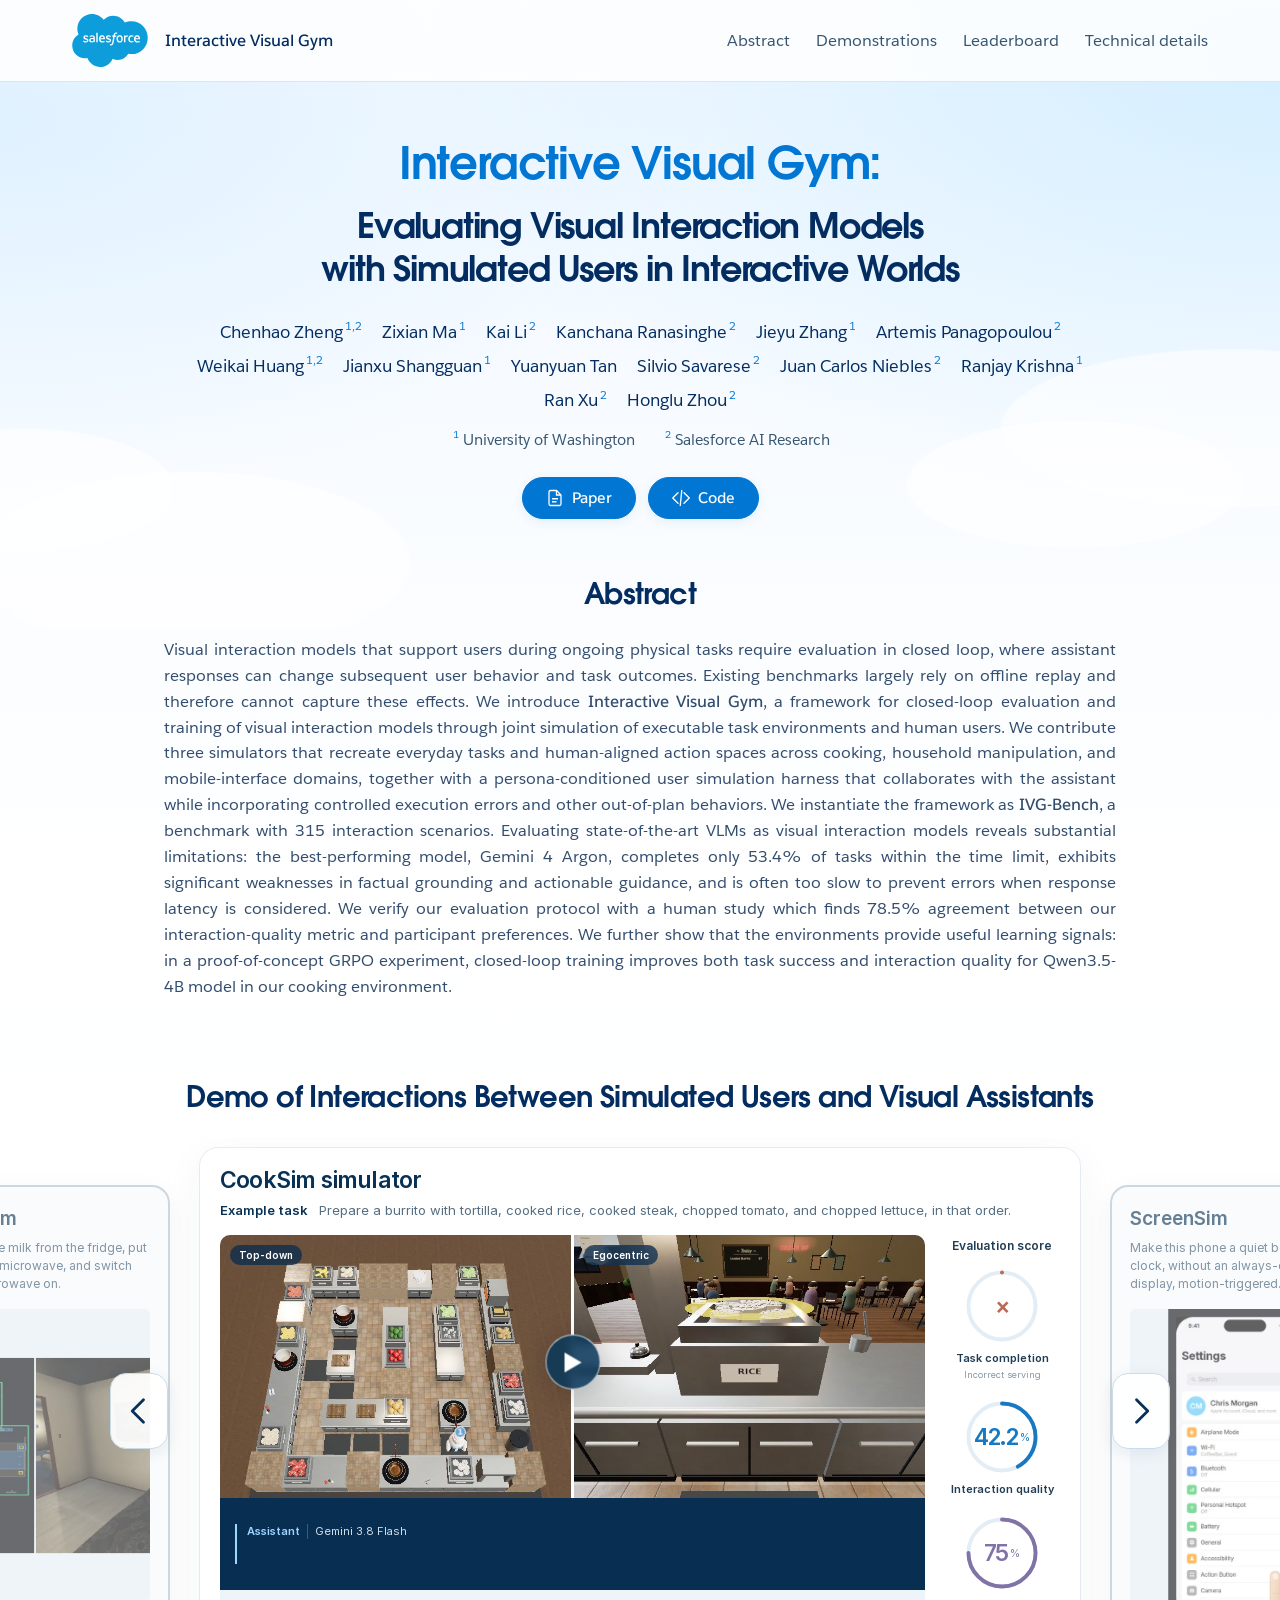
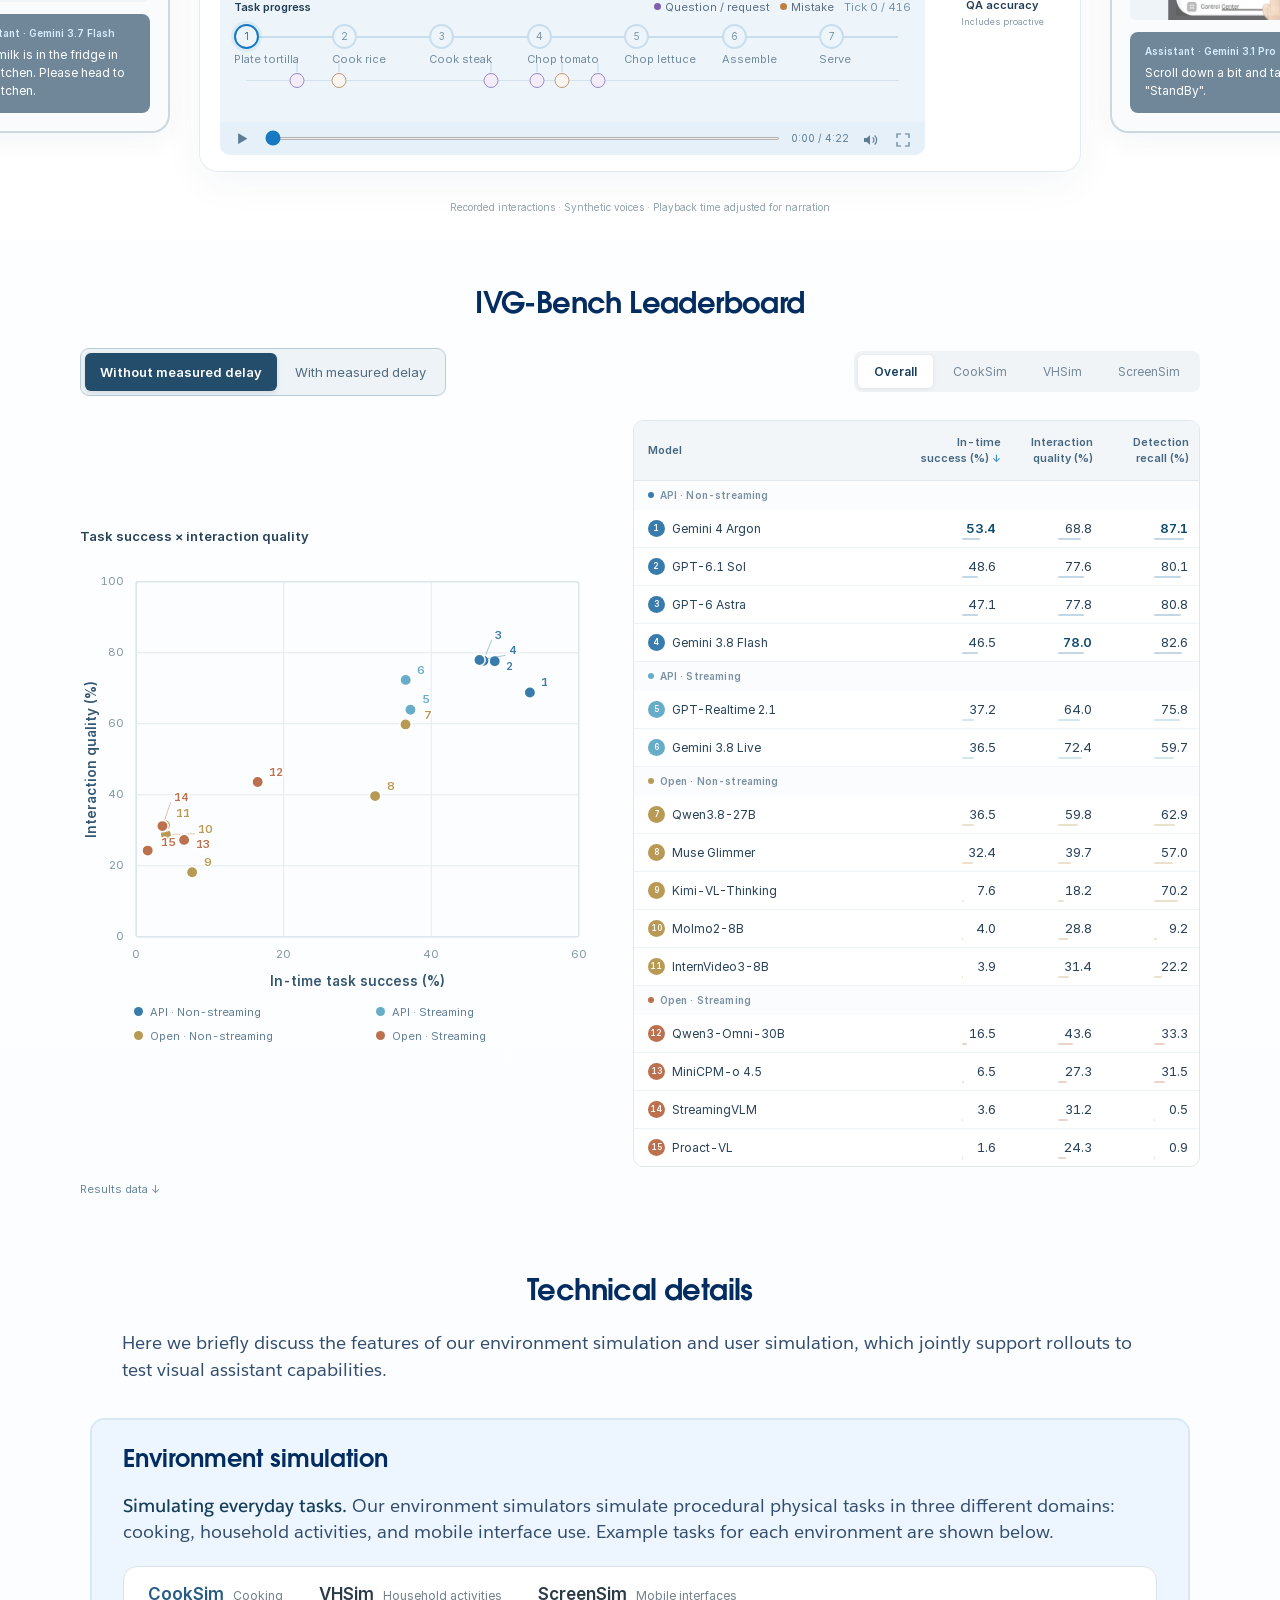
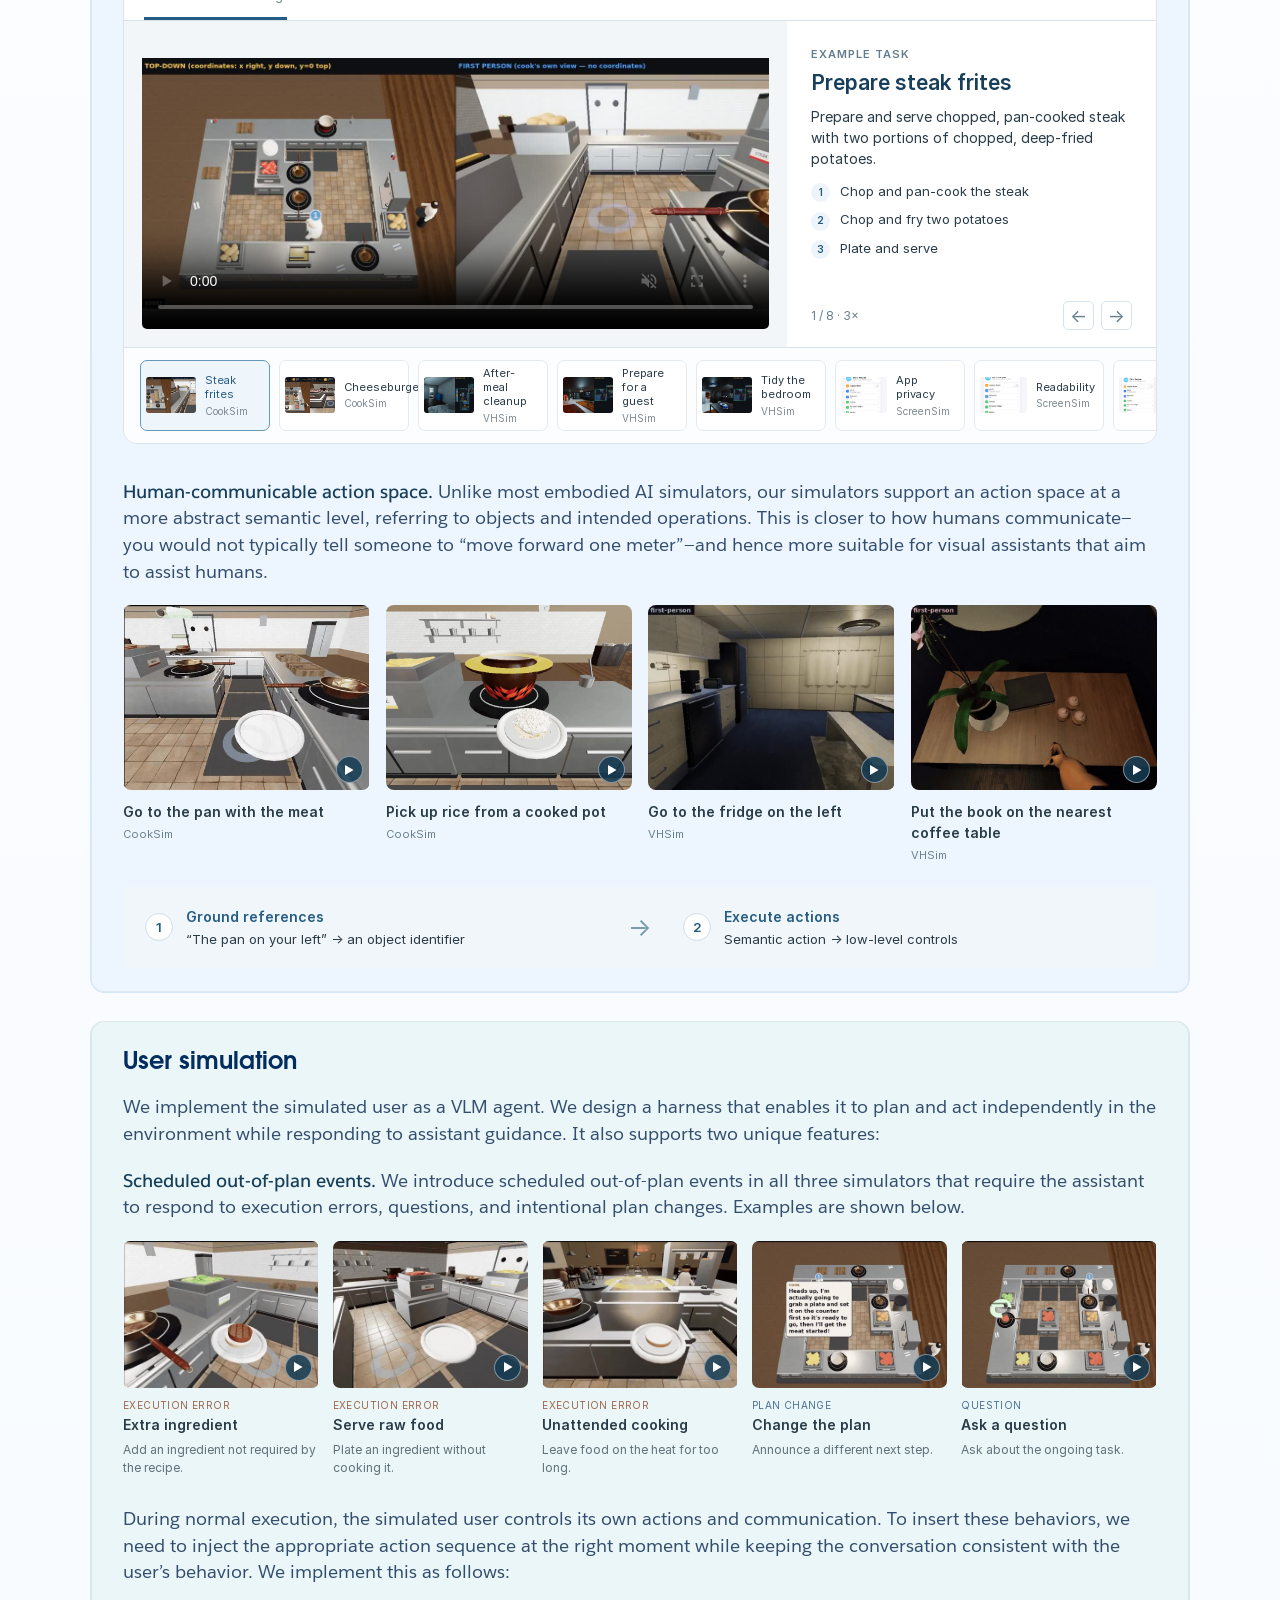
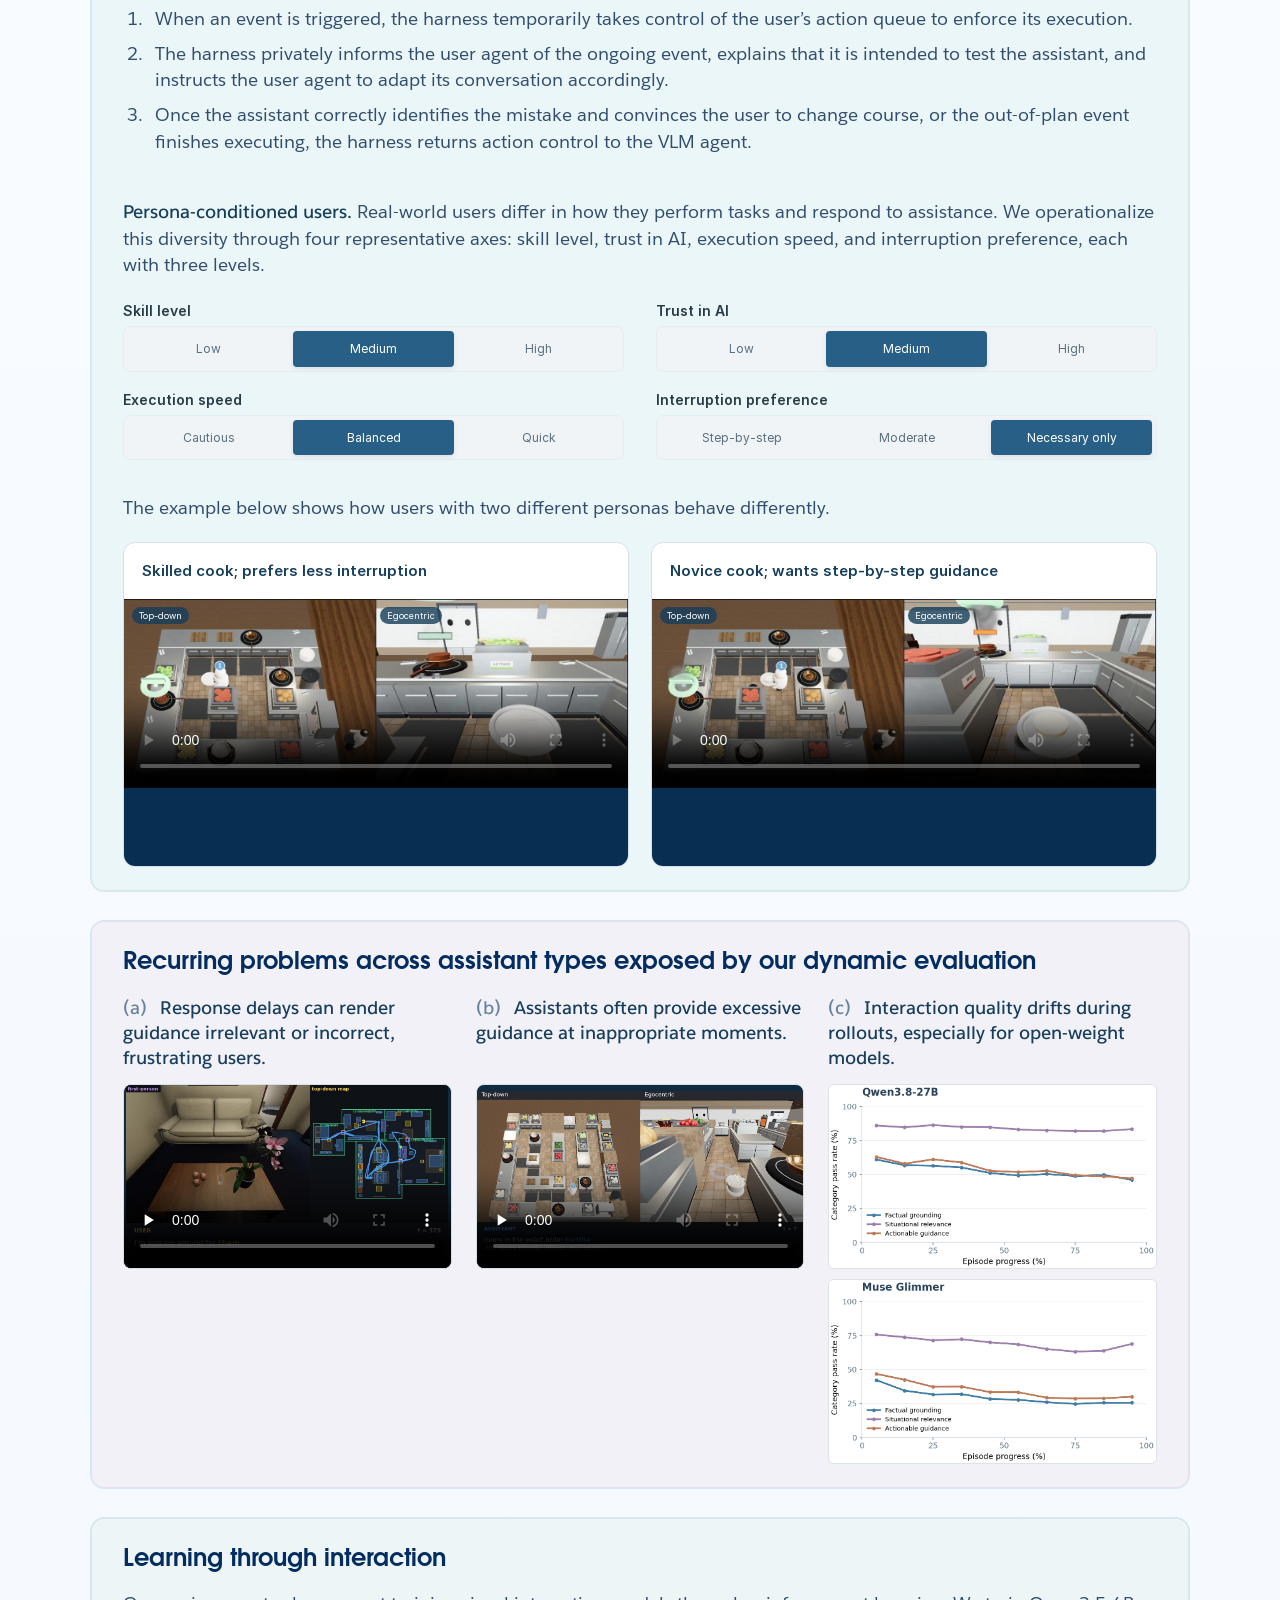
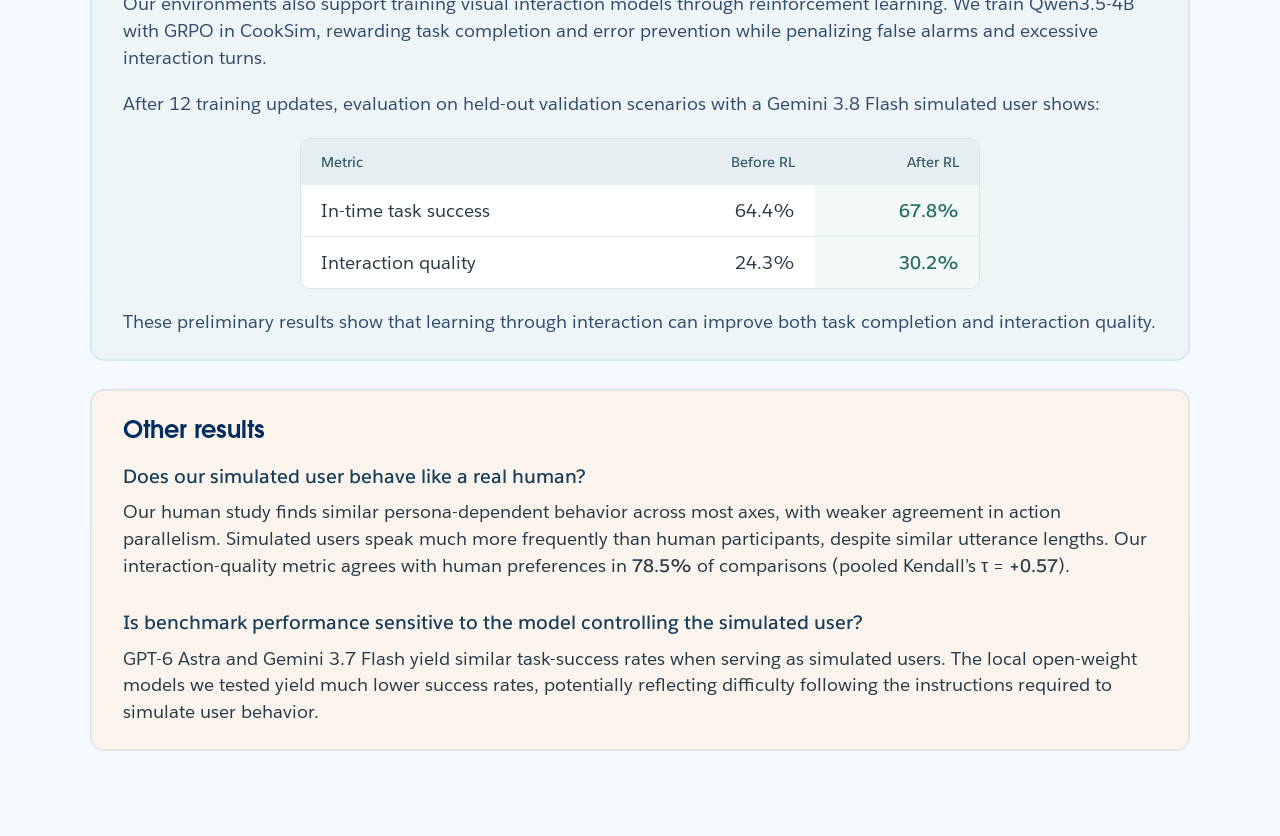
==== index.html @ d6204c54 "Publish paper and add authors and resource links" ====
<!doctype html>
<html lang="en">
<head>
  <meta charset="utf-8">
  <meta name="viewport" content="width=device-width, initial-scale=1">
  <meta name="description" content="Interactive Visual Gym: Evaluating Visual Interaction Models with Simulated Users in Interactive Worlds">
  <meta name="robots" content="index, follow">
  <link rel="canonical" href="https://interactive-visual-gym.salesforceairesearch.com/">
  <meta name="citation_pdf_url" content="https://interactive-visual-gym.salesforceairesearch.com/paper/interactive-visual-gym.pdf">
  <meta name="citation_author" content="Chenhao Zheng">
  <meta name="citation_author" content="Zixian Ma">
  <meta name="citation_author" content="Kai Li">
  <meta name="citation_author" content="Kanchana Ranasinghe">
  <meta name="citation_author" content="Jieyu Zhang">
  <meta name="citation_author" content="Artemis Panagopoulou">
  <meta name="citation_author" content="Weikai Huang">
  <meta name="citation_author" content="Jianxu Shangguan">
  <meta name="citation_author" content="Yuanyuan Tan">
  <meta name="citation_author" content="Silvio Savarese">
  <meta name="citation_author" content="Juan Carlos Niebles">
  <meta name="citation_author" content="Ranjay Krishna">
  <meta name="citation_author" content="Ran Xu">
  <meta name="citation_author" content="Honglu Zhou">
  <meta name="theme-color" content="#eaf5fe">
  <title>Interactive Visual Gym: Evaluating Visual Interaction Models with Simulated Users in Interactive Worlds</title>
  <link rel="icon" href="favicon.svg" type="image/svg+xml">
  <link rel="stylesheet" href="style.css">
  <link rel="stylesheet" href="leaderboard/leaderboard.css">
  <link rel="stylesheet" href="technical/technical.css">
  <link rel="stylesheet" href="salesforce.css">
</head>
<body>
  <a class="skip-link" href="#abstract">Skip to abstract</a>
  <header class="site-header">
    <nav aria-label="Page navigation">
      <a class="wordmark" href="#top"><img class="salesforce-logo" src="assets/salesforce-logo.svg" width="76" height="54" alt="Salesforce"><span>Interactive Visual Gym</span></a>
      <div class="nav-links">
        <a href="#abstract">Abstract</a>
        <a href="#evaluation">Demonstrations</a>
        <a href="#leaderboard-section">Leaderboard</a>
        <a href="#technical-details">Technical details</a>
      </div>
    </nav>
  </header>

  <main id="top">
    <section class="publication-header" aria-labelledby="paper-title">
      <h1 id="paper-title"><span class="title-name">Interactive Visual Gym:</span> <span class="title-description">Evaluating Visual Interaction Models with Simulated Users in Interactive Worlds</span></h1>
      <div class="publication-authors" aria-label="Authors and affiliations">
        <ul class="author-list" aria-label="Authors">
          <li>Chenhao Zheng<sup>1,2</sup></li>
          <li>Zixian Ma<sup>1</sup></li>
          <li>Kai Li<sup>2</sup></li>
          <li>Kanchana Ranasinghe<sup>2</sup></li>
          <li>Jieyu Zhang<sup>1</sup></li>
          <li>Artemis Panagopoulou<sup>2</sup></li>
          <li>Weikai Huang<sup>1,2</sup></li>
          <li>Jianxu Shangguan<sup>1</sup></li>
          <li>Yuanyuan Tan</li>
          <li>Silvio Savarese<sup>2</sup></li>
          <li>Juan Carlos Niebles<sup>2</sup></li>
          <li>Ranjay Krishna<sup>1</sup></li>
          <li>Ran Xu<sup>2</sup></li>
          <li>Honglu Zhou<sup>2</sup></li>
        </ul>
        <p class="affiliations"><span><sup>1</sup> University of Washington</span><span><sup>2</sup> Salesforce AI Research</span></p>
      </div>
      <div class="publication-links">
        <a class="resource-link" href="paper/interactive-visual-gym.pdf"><svg viewBox="0 0 24 24" fill="none" stroke="currentColor" stroke-width="1.7" aria-hidden="true"><path d="M14 2H6a2 2 0 0 0-2 2v16a2 2 0 0 0 2 2h12a2 2 0 0 0 2-2V8z"/><path d="M14 2v6h6M8 13h8M8 17h6"/></svg>Paper</a>
        <a class="resource-link" href="https://github.com/SalesforceAIResearch/Interactive-Visual-Gym"><svg viewBox="0 0 24 24" fill="none" stroke="currentColor" stroke-width="1.8" stroke-linecap="round" stroke-linejoin="round" aria-hidden="true"><path d="m8 5-7 7 7 7m8-14 7 7-7 7m-3-17-2 20"/></svg>Code</a>
      </div>
    </section>

    <section id="abstract" class="abstract-section" aria-labelledby="abstract-title">
      <h2 id="abstract-title">Abstract</h2>
      <p class="abstract-copy">Visual interaction models that support users during ongoing physical tasks require evaluation in closed loop, where assistant responses can change subsequent user behavior and task outcomes. Existing benchmarks largely rely on offline replay and therefore cannot capture these effects. We introduce <strong>Interactive Visual Gym</strong>, a framework for closed-loop evaluation and training of visual interaction models through joint simulation of executable task environments and human users. We contribute three simulators that recreate everyday tasks and human-aligned action spaces across cooking, household manipulation, and mobile-interface domains, together with a persona-conditioned user simulation harness that collaborates with the assistant while incorporating controlled execution errors and other out-of-plan behaviors. We instantiate the framework as <strong>IVG-Bench</strong>, a benchmark with 315 interaction scenarios. Evaluating state-of-the-art VLMs as visual interaction models reveals substantial limitations: the best-performing model, Gemini 4 Argon, completes only 53.4% of tasks within the time limit, exhibits significant weaknesses in factual grounding and actionable guidance, and is often too slow to prevent errors when response latency is considered. We verify our evaluation protocol with a human study which finds 78.5% agreement between our interaction-quality metric and participant preferences. We further show that the environments provide useful learning signals: in a proof-of-concept GRPO experiment, closed-loop training improves both task success and interaction quality for Qwen3.5-4B model in our cooking environment.</p>
    </section>
    <section id="evaluation" class="demo-section" aria-labelledby="evaluation-title">
      <h2 id="evaluation-title">Demo of Interactions Between Simulated Users and Visual Assistants</h2>
      <iframe id="episode-demo" src="demo-slides/?embed=1" title="Three recorded visual-assistant episodes" allow="fullscreen" loading="lazy"></iframe>
    </section>
    <section id="leaderboard-section" class="leaderboard-section" aria-labelledby="leaderboard-title">
      <h2 id="leaderboard-title">IVG-Bench Leaderboard</h2>
      <div id="leaderboard"></div>
    </section>
    <section id="technical-details" class="technical-details" aria-labelledby="technical-title">
      <header class="technical-introduction">
        <h2 id="technical-title">Technical details</h2>
        <p>Here we briefly discuss the features of our environment simulation and user simulation, which jointly support rollouts to test visual assistant capabilities.</p>
      </header>
    <section id="environment-simulation" class="technical-section" aria-labelledby="environment-title">
      <h3 id="environment-title" class="technical-subtitle">Environment simulation</h3>
      <p class="technical-prose"><strong>Simulating everyday tasks.</strong> Our environment simulators simulate procedural physical tasks in three different domains: cooking, household activities, and mobile interface use. Example tasks for each environment are shown below.</p>
      <div class="task-gallery" aria-label="Example task completion videos">
        <div class="gallery-toolbar">
          <div class="engine-tabs" role="group" aria-label="Choose an environment">
            <button type="button" data-engine="cook" aria-pressed="true">CookSim<span>Cooking</span></button>
            <button type="button" data-engine="vh" aria-pressed="false">VHSim<span>Household activities</span></button>
            <button type="button" data-engine="screen" aria-pressed="false">ScreenSim<span>Mobile interfaces</span></button>
          </div>
        </div>
        <div class="task-stage">
          <div class="task-film"><video id="task-video" controls muted playsinline preload="none" aria-label="Task completion video"></video><div class="phone-focus"><span>Gesture detail</span><canvas id="phone-focus" width="492" height="470" aria-label="Synchronized close-up of the active phone gesture"></canvas></div></div>
          <div class="task-information" aria-live="polite">
            <span class="eyebrow">Example task</span>
            <h3 id="task-name"></h3>
            <p id="task-description"></p>
            <ol id="task-goals"></ol>
            <div class="task-navigation"><span id="task-counter"></span><div><button type="button" id="task-prev" aria-label="Previous task">←</button><button type="button" id="task-next" aria-label="Next task">→</button></div></div>
          </div>
        </div>
        <div class="task-thumbnails" id="task-thumbnails" aria-label="Select a task"></div>
      </div>

      <p class="technical-prose action-prose"><strong>Human-communicable action space.</strong> Unlike most embodied AI simulators, our simulators support an action space at a more abstract semantic level, referring to objects and intended operations. This is closer to how humans communicate—you would not typically tell someone to “move forward one meter”—and hence more suitable for visual assistants that aim to assist humans.</p>
      <div class="action-examples" id="action-examples"></div>
      <div class="grounding-flow" aria-label="Action grounding and execution">
        <div><span class="flow-number">1</span><p><strong>Ground references</strong><span>“The pan on your left” → an object identifier</span></p></div>
        <span class="flow-arrow" aria-hidden="true">→</span>
        <div><span class="flow-number">2</span><p><strong>Execute actions</strong><span>Semantic action → low-level controls</span></p></div>
      </div>
    </section>

    <section id="user-simulation" class="technical-section" aria-labelledby="user-simulation-title">
      <h3 id="user-simulation-title" class="technical-subtitle">User simulation</h3>
      <p class="technical-prose">We implement the simulated user as a VLM agent. We design a harness that enables it to plan and act independently in the environment while responding to assistant guidance. It also supports two unique features:</p>
      <p class="technical-prose"><strong>Scheduled out-of-plan events.</strong> We introduce scheduled out-of-plan events in all three simulators that require the assistant to respond to execution errors, questions, and intentional plan changes. Examples are shown below.</p>
      <div class="event-examples" id="event-examples"></div>
      <p class="technical-prose mechanism-prose">During normal execution, the simulated user controls its own actions and communication. To insert these behaviors, we need to inject the appropriate action sequence at the right moment while keeping the conversation consistent with the user’s behavior. We implement this as follows:</p>
      <ol class="harness-steps">
        <li>When an event is triggered, the harness temporarily takes control of the user’s action queue to enforce its execution.</li>
        <li>The harness privately informs the user agent of the ongoing event, explains that it is intended to test the assistant, and instructs the user agent to adapt its conversation accordingly.</li>
        <li>Once the assistant correctly identifies the mistake and convinces the user to change course, or the out-of-plan event finishes executing, the harness returns action control to the VLM agent.</li>
      </ol>

      <p class="technical-prose persona-heading"><strong>Persona-conditioned users.</strong> Real-world users differ in how they perform tasks and respond to assistance. We operationalize this diversity through four representative axes: skill level, trust in AI, execution speed, and interruption preference, each with three levels.</p>
      <div class="persona-explorer">
        <div class="persona-controls" id="persona-controls" aria-label="Explore persona instructions"></div>
      </div>
      <p class="technical-prose persona-example-intro">The example below shows how users with two different personas behave differently.</p>
      <div class="persona-video-pair">
        <article class="persona-video-card" data-persona-clip="skilled">
          <h4>Skilled cook; prefers less interruption</h4>
          <div class="persona-film"><video controls playsinline preload="metadata" poster="technical/media/persona-skilled.jpg" src="technical/media/persona-skilled.mp4" aria-label="Skilled cook persona example"></video><div class="persona-view-labels"><span>Top-down</span><span>Egocentric</span></div></div>
          <div class="persona-live-dialogue" aria-live="off"><b></b><p></p></div>
        </article>
        <article class="persona-video-card" data-persona-clip="novice">
          <h4>Novice cook; wants step-by-step guidance</h4>
          <div class="persona-film"><video controls playsinline preload="metadata" poster="technical/media/persona-novice.jpg" src="technical/media/persona-novice.mp4" aria-label="Novice cook persona example"></video><div class="persona-view-labels"><span>Top-down</span><span>Egocentric</span></div></div>
          <div class="persona-live-dialogue" aria-live="off"><b></b><p></p></div>
        </article>
      </div>
    </section>
    <section id="recurring-problems" class="technical-section results-story" aria-labelledby="problems-title">
      <h3 id="problems-title" class="technical-subtitle">Recurring problems across assistant types exposed by our dynamic evaluation</h3>
      <div class="failure-grid">
      <article class="failure-example">
        <h4><span>(a)</span> Response delays can render guidance irrelevant or incorrect, frustrating users.</h4>
        <video controls playsinline preload="none" poster="technical/media/failure-delay.jpg" src="technical/media/failure-delay.mp4" aria-label="Delayed guidance from Gemini 3.1 Pro in VHSim"></video>
      </article>
      <article class="failure-example">
        <h4><span>(b)</span> Assistants often provide excessive guidance at inappropriate moments.</h4>
        <video controls playsinline preload="none" poster="technical/media/failure-interrupt.jpg" src="technical/media/failure-interrupt.mp4" aria-label="Excessive guidance from GPT-Realtime 2.1 in CookSim"></video>
      </article>
      <article class="failure-example drift-example">
        <h4><span>(c)</span> Interaction quality drifts during rollouts, especially for open-weight models.</h4>
        <div class="drift-plots">
        <a href="technical/media/drift-qwen.png" target="_blank" rel="noopener"><img src="technical/media/drift-qwen.png" loading="lazy" alt="Qwen3.8-27B: factual grounding, situational relevance and actionable guidance across episode progress, averaged over three fixed-timing CookSim runs."></a>
        <a href="technical/media/drift-glimmer.png" target="_blank" rel="noopener"><img src="technical/media/drift-glimmer.png" loading="lazy" alt="Muse Glimmer: factual grounding, situational relevance and actionable guidance across episode progress, averaged over three fixed-timing CookSim runs."></a>
        </div>
      </article>
      </div>
    </section>
    <section id="reinforcement-learning" class="technical-section results-story" aria-labelledby="rl-title">
      <h3 id="rl-title" class="technical-subtitle">Learning through interaction</h3>
      <p class="technical-prose">Our environments also support training visual interaction models through reinforcement learning. We train Qwen3.5-4B with GRPO in CookSim, rewarding task completion and error prevention while penalizing false alarms and excessive interaction turns.</p>
      <p class="technical-prose">After 12 training updates, evaluation on held-out validation scenarios with a Gemini 3.8 Flash simulated user shows:</p>
      <div class="rl-results">
        <table aria-label="CookSim validation results before and after reinforcement learning">
          <thead><tr><th scope="col">Metric</th><th scope="col">Before RL</th><th scope="col">After RL</th></tr></thead>
          <tbody>
            <tr><th scope="row">In-time task success</th><td>64.4%</td><td><strong>67.8%</strong></td></tr>
            <tr><th scope="row">Interaction quality</th><td>24.3%</td><td><strong>30.2%</strong></td></tr>
          </tbody>
        </table>
      </div>
      <p class="technical-prose rl-conclusion">These preliminary results show that learning through interaction can improve both task completion and interaction quality.</p>
    </section>
    <section id="other-results" class="technical-section results-story other-results" aria-labelledby="other-results-title">
      <h3 id="other-results-title" class="technical-subtitle">Other results</h3>
      <article>
        <h4>Does our simulated user behave like a real human?</h4>
        <p>Our human study finds similar persona-dependent behavior across most axes, with weaker agreement in action parallelism. Simulated users speak much more frequently than human participants, despite similar utterance lengths. Our interaction-quality metric agrees with human preferences in <strong>78.5%</strong> of comparisons (pooled Kendall’s τ = <strong>+0.57</strong>).</p>
      </article>
      <article>
        <h4>Is benchmark performance sensitive to the model controlling the simulated user?</h4>
        <p>GPT-6 Astra and Gemini 3.7 Flash yield similar task-success rates when serving as simulated users. The local open-weight models we tested yield much lower success rates, potentially reflecting difficulty following the instructions required to simulate user behavior.</p>
      </article>
    </section>
    </section>
  </main>

  <script type="module" src="leaderboard/leaderboard.js"></script>
  <script type="module" src="technical/technical.js"></script>
  <script>addEventListener('message',e=>{if(e.origin===location.origin&&e.source===document.getElementById('episode-demo').contentWindow&&e.data?.type==='ivg-demo-height'){document.getElementById('episode-demo').style.height=Math.min(1400,Math.max(500,e.data.height))+'px'}})</script>
</body>
</html>
---- style.css ----
:root {
  color-scheme: light;
  --font-serif: "TeX Gyre Pagella", "Palatino Linotype", Palatino, "Book Antiqua", Georgia, serif;
  --ink: #363636;
  --body: #4a4a4a;
  --link: #2879af;
  --line: #e9e9e9;
}

* { box-sizing: border-box; }
html { scroll-behavior: smooth; scroll-padding-top: 28px; background: #fff; }
body { margin: 0; background: #fff; color: var(--body); font-family: var(--font-serif); -webkit-font-smoothing: antialiased; }
a { color: var(--link); text-decoration: none; }
a:hover { text-decoration: underline; }
a:focus-visible { outline: 2px solid var(--link); outline-offset: 6px; }
.skip-link { position: absolute; top: -100px; left: 20px; background: white; padding: 10px; z-index: 10; }
.skip-link:focus { top: 10px; }
.site-header { border-bottom: 1px solid var(--line); }
nav { max-width: 1120px; min-height: 64px; margin: auto; padding: 14px 32px; display: flex; align-items: center; justify-content: space-between; gap: 24px; }
.wordmark { color: var(--ink); font-size: 17px; font-weight: 600; }
.nav-links { display: flex; align-items: center; gap: 26px; font-size: 16px; }
.nav-links a { color: #5c5c5c; }
.nav-links span { margin-left: 3px; font-size: 14px; }
.publication-header { max-width: 1120px; margin: 0 auto; padding: 54px 36px 38px; text-align: center; }
h1 { max-width: 980px; margin: 0 auto; color: var(--ink); font-size: clamp(32px, 4vw, 48px); font-weight: 600; line-height: 1.13; letter-spacing: -.026em; text-wrap: balance; }
.title-name { display: block; margin-bottom: 8px; }
.title-description { display: block; font-size: 40px; line-height: 1.16; }
.publication-links { display: flex; align-items: center; justify-content: center; gap: 12px; margin-top: 28px; }
.resource-link { display: inline-flex; align-items: center; gap: 8px; border: 1px solid #363636; border-radius: 24px; background: #363636; color: #fff; padding: 9px 20px; font-size: 17px; line-height: 1.2; transition: background .15s; }
.resource-link:hover { background: #505050; text-decoration: none; }
.resource-link svg { width: 18px; height: 18px; }
.abstract-section { max-width: 1024px; padding: 18px 36px 58px; margin: 0 auto; }
h2 { margin: 0 0 24px; color: var(--ink); text-align: center; font-size: 32px; line-height: 1.2; font-weight: 600; letter-spacing: -.01em; }
.abstract-copy { margin: 0; font-size: 17px; line-height: 1.58; text-align: justify; text-wrap: pretty; }
strong { font-weight: 700; }
footer { max-width: 952px; border-top: 1px solid var(--line); margin: 0 auto; padding: 19px 0 32px; text-align: center; font-size: 13px; color: #858585; }
footer p { margin: 0; }
footer a { color: #737373; }
@media (max-width: 680px) {
  nav { min-height: 58px; padding: 12px 22px; gap: 12px; }
  .wordmark { font-size: 15px; }
  .nav-links { gap: 14px; font-size: 14px; }
  .publication-header { padding: 46px 22px 34px; }
  h1 { font-size: clamp(30px, 6.4vw, 39px); line-height: 1.18; }
  .title-name { margin-bottom: 10px; }
  .title-description { font-size: clamp(27px, 5.5vw, 34px); line-height: 1.2; }
  .publication-links { margin-top: 24px; flex-wrap: wrap; gap: 8px; }
  .abstract-section { padding: 16px 24px 42px; }
  h2 { font-size: 28px; margin-bottom: 20px; }
  .abstract-copy { font-size: 16px; line-height: 1.6; text-align: left; }
  footer { margin: 0 24px; }
}
@media (prefers-reduced-motion: reduce) { html { scroll-behavior: auto; } * { transition: none !important; } }
.demo-section{max-width:1440px;margin:0 auto 30px;padding-top:20px}.demo-section h2{margin:0 20px 23px}#episode-demo{width:100%;height:720px;border:0;display:block}.demo-section+.leaderboard-section{margin-top:45px}
@media(max-width:680px){.nav-links{gap:11px;font-size:11px}.nav-links a:first-child{display:none}.wordmark{font-size:13px}.demo-section h2{font-size:25px}.demo-section{padding-top:5px}#episode-demo{height:770px}}
---- leaderboard/leaderboard.css ----
@font-face{font-family:IVGInter;src:url('../demo-slides/regular.woff2')}@font-face{font-family:IVGInter;src:url('../demo-slides/semibold.woff2');font-weight:600}
.leaderboard-section{max-width:1180px;margin:45px auto 70px;padding:0 30px}.leaderboard-section>h2{margin-bottom:26px}.lb-review{font-family:IVGInter,Arial,sans-serif;max-width:1180px;display:flex;justify-content:space-between;margin:auto;padding:20px 30px;font-size:13px}.lb-review a{color:#23425c}
.lb{font-family:IVGInter,Arial,sans-serif;color:#274258;font-size:13px;--border:#dfe8ef;--muted:#7f93a2;--ink:#193c57;font-variant-numeric:tabular-nums}.lb *{box-sizing:border-box}.lb button,.lb select{font:inherit;color:inherit}.lb button{cursor:pointer}.lb button:focus-visible,.lb [tabindex]:focus-visible{outline:2px solid #269bd3;outline-offset:3px}.lb-toolbar{display:flex;align-items:center;justify-content:space-between;gap:20px;margin-bottom:24px}.lb-tabs{display:flex;gap:4px;background:#f0f4f7;padding:4px;border-radius:8px}.lb-tabs button{border:0;background:none;padding:9px 16px;border-radius:5px;font-size:12px;color:#738899}.lb-tabs button[aria-selected=true]{background:white;color:#163f61;box-shadow:0 1px 4px #15375918;font-weight:600}.lb-version{font-size:11px;color:#8b9ca8;white-space:nowrap}.lb-layout{display:grid;grid-template-columns:1fr 1.09fr;gap:32px;align-items:start}.lb-plot{position:relative}.lb-plot-heading{font-weight:600;font-size:12px;display:flex;justify-content:space-between;margin:0 0 13px}.lb-plot-heading span{font-size:10px;font-weight:400;color:#94a4b0}.lb-chart{width:100%;display:block;overflow:visible}.lb-chart text{font-family:IVGInter,Arial,sans-serif;font-variant-numeric:tabular-nums}.lb-chart .grid{stroke:#e4ebf1;stroke-width:1}.lb-chart .plot-frame{stroke:#bacbd8;stroke-width:1;fill:#fcfdfe}.lb-chart .tick{font-size:10px;fill:#8397a8}.lb-chart .axis-label{font-size:12px;fill:#365771;font-weight:600}.lb-chart .point{cursor:pointer;transition:opacity .18s}.lb-chart .point circle{stroke:white;stroke-width:2;transition:stroke-width .15s}.lb-chart .point text{fill:white;font-size:8px;font-weight:600;pointer-events:none}.lb-chart .point.dimmed{opacity:.15}.lb-chart .point.selected circle{stroke:#183b55;stroke-width:2.5}.lb-chart .crosshair{stroke:#9cafbd;stroke-width:1;stroke-dasharray:3 4;pointer-events:none}.lb-chart .hover-label{font-size:11px;fill:#234560;font-weight:600;paint-order:stroke;stroke:white;stroke-width:5px;stroke-linejoin:round;pointer-events:none}.lb-legend{display:grid;grid-template-columns:1fr 1fr;gap:10px 18px;margin:12px 0 16px 54px}.lb-legend button{font-size:10px;display:flex;align-items:center;gap:7px;background:none;border:0;padding:0;text-align:left;color:#617e93}.lb-legend i{width:9px;height:9px;border-radius:50%;background:var(--family);flex-shrink:0}.lb-legend button[aria-pressed=true]{font-weight:600;color:#23425c}.lb-selection{margin:19px 0 0 54px;border-top:1px solid var(--border);padding-top:15px;min-height:72px;display:flex;gap:15px;align-items:baseline;justify-content:space-between}.lb-selection strong{font-size:12px;font-weight:600;color:#284d69}.lb-selection p{font-size:10px;color:#7e94a4;margin:5px 0 0;line-height:1.5}.lb-selected-scores{display:flex;gap:17px;text-align:right}.lb-selected-scores b{display:block;font-size:20px;font-weight:600;letter-spacing:-.04em;color:#2b5574}.lb-selected-scores span{font-size:9px;white-space:nowrap;color:#7f96a6}
.lb-table-wrap{border:1px solid var(--border);border-radius:10px;overflow:hidden;background:white}.lb table{border-collapse:collapse;width:100%;table-layout:fixed;font-size:11px}.lb col:first-child{width:49%}.lb col:not(:first-child){width:17%}.lb thead{background:#f2f6f9}.lb th{text-align:right;padding:13px 10px;font-size:10px;font-weight:600;color:#456780;line-height:1.5;border-bottom:1px solid var(--border)}.lb th:first-child{text-align:left;padding-left:14px}.lb th button{border:0;padding:0;background:none;text-align:inherit;font-size:inherit;font-weight:inherit;line-height:inherit;white-space:nowrap}.lb th button.sorting:after{content:' ↓';font-size:10px;color:#3b8aba}.lb tbody tr.model-row{cursor:pointer;transition:background .15s}.lb td{padding:9px 11px;border-bottom:1px solid #eef3f6;text-align:right;height:35px}.lb td:first-child{text-align:left;padding-left:14px}.lb tbody:last-child tr:last-child td{border-bottom:0}.lb .family-row th{padding:7px 14px;text-align:left;background:#fafcfd;border:0;font-size:9px;font-weight:600;letter-spacing:.015em;color:#7b91a2}.lb .family-row i{display:inline-block;width:6px;height:6px;background:var(--family);border-radius:50%;margin-right:6px;vertical-align:1px}.lb .model-row:hover,.lb .model-row.selected{background:#edf5fb}.lb .model-row.dimmed{opacity:.4}.lb .model-name{white-space:nowrap;font-size:10px;font-weight:500;display:flex;gap:7px;align-items:center}.lb .model-number{display:inline-flex;align-items:center;justify-content:center;width:17px;height:17px;flex-shrink:0;border-radius:50%;background:var(--family);color:white;font-size:8px;font-weight:600}.lb .cell-value{position:relative;display:inline-block;min-width:34px;font-size:11px;font-weight:500}.lb .best{font-weight:600;color:#0d4a71}.lb .cell-value:after{content:'';position:absolute;height:2px;bottom:-4px;left:0;width:calc(var(--score)*1%);background:var(--family);opacity:.3;max-width:100%;border-radius:3px}.lb-footer{display:flex;justify-content:space-between;gap:20px;font-size:10px;color:#8a9ca9;margin-top:14px;line-height:1.6}.lb-footer a{color:#66869e}.lb-tooltip{position:absolute;z-index:4;pointer-events:none;padding:10px 13px;border-radius:7px;background:#153750;color:white;box-shadow:0 4px 18px #15375022;font-size:10px;line-height:1.6;min-width:140px}.lb-tooltip strong{display:block;font-size:11px;font-weight:600}.lb-tooltip[hidden]{display:none}
@media(max-width:1000px){.lb-layout{gap:21px;grid-template-columns:1fr 1.1fr}.lb td{padding-left:7px;padding-right:7px}.lb .model-name{font-size:9px;gap:5px}.lb th{padding-left:7px;padding-right:7px}.lb-tabs button{padding:8px 12px}.lb-legend{margin-left:45px;gap:10px}.lb-selection{margin-left:45px}.lb-selected-scores{gap:12px}.lb-selection strong{font-size:11px}.lb-selected-scores b{font-size:18px}}
@media(max-width:780px){.leaderboard-section{padding:0 20px;margin:30px auto 45px}.lb-layout{grid-template-columns:1fr;gap:25px}.lb-plot{max-width:520px;width:100%;margin:auto}.lb-toolbar{gap:10px;flex-direction:column;align-items:flex-start;margin-bottom:22px}.lb-tabs{width:100%}.lb-tabs button{flex:1;padding:9px 10px;font-size:11px}.lb-version{font-size:10px}.lb table{font-size:12px}.lb td{padding:11px 10px}.lb .model-name{font-size:11px}.lb .cell-value{font-size:12px}.lb th{font-size:10px}.lb-footer{display:block}.lb-footer a{display:block;margin-top:6px}.lb-selection{margin-top:13px}.lb-legend{margin-bottom:0}.lb .family-row th{font-size:10px}.lb-review{padding:16px 20px}.lb-review a{font-size:11px}}
@media(max-width:430px){.lb .model-name{font-size:9px}.lb th{font-size:9px}.lb td{padding:10px 7px}.lb td:first-child{padding-left:9px}.lb th:first-child{padding-left:9px}.lb-selected-scores{gap:11px}.lb-selection{margin-left:42px}.lb col:first-child{width:48%}.lb col:not(:first-child){width:17.333%}}
@media(prefers-reduced-motion:reduce){.lb *{transition:none!important}}
.lb-chart .point text{font-size:11px;paint-order:stroke;stroke:white;stroke-width:3px;stroke-linejoin:round}.lb-chart .point circle{stroke-width:1.5}.lb .model-name{font-size:12px}.lb .cell-value{font-size:13px}.lb th{font-size:11px}.lb .family-row th{font-size:10px}.lb td{padding-top:10px;padding-bottom:10px}.lb-legend button{font-size:11px}.lb-version,.lb-footer{font-size:11px}.lb-plot-heading{font-size:13px}.lb-chart .axis-label{font-size:13px}.lb-chart .tick{font-size:11px}.lb-layout{align-items:center}.lb-plot-heading{margin-bottom:17px}
@media(max-width:1000px){.lb .model-name{font-size:10px}.lb .cell-value{font-size:12px}.lb th{font-size:10px}.lb-legend button{font-size:10px}}
@media(max-width:780px){.lb .model-name{font-size:11px}.lb th{font-size:10px}.lb-legend button{font-size:11px}.lb-layout{align-items:start}.lb-footer{font-size:10px}}
@media(max-width:430px){.lb .model-name{font-size:9px}.lb th{font-size:9px}.lb .cell-value{font-size:12px}}
.lb-chart .crosshair{fill:none}
.lb .model-row.dimmed{opacity:.65}.lb-chart .point.dimmed{opacity:.35}
.lb-toolbar{flex-wrap:wrap;gap:14px}
.lb-conditions{display:flex;gap:3px;border:1px solid #bacbd8;background:#edf3f7;padding:4px;border-radius:9px}
.lb-conditions button{border:0;border-radius:6px;background:transparent;color:#526c80;padding:11px 15px;font-size:13px;white-space:nowrap}
.lb-conditions button[aria-selected=true]{background:#244d6b;color:#fff;box-shadow:0 2px 5px #16354b20;font-weight:600}
@media(max-width:780px){.lb-conditions{width:100%}.lb-conditions button{flex:1;font-size:12px;padding:10px 8px}.lb-toolbar{align-items:stretch}}
.lb-selection:empty{display:none}
@media(max-width:430px){.lb col:first-child{width:44%}.lb col:not(:first-child){width:18.666%}.lb th:not(:first-child){padding-left:2px;padding-right:4px}.lb th button{white-space:normal}.lb .model-name{gap:5px}}
---- technical/technical.css ----
@font-face{font-family:IVGInterface;src:url('../demo-slides/regular.woff2') format('woff2');font-weight:400;font-display:swap}
.technical-details{margin:72px auto 85px}
.results-story{max-width:1100px;margin:75px auto;padding:0 32px}
.failure-grid{display:grid;grid-template-columns:repeat(3,minmax(0,1fr));column-gap:24px;row-gap:14px}
.failure-example{display:grid;grid-template-rows:subgrid;grid-row:span 2;min-width:0;margin:0;align-content:start}
.failure-example h4{font-size:18px;font-weight:600;line-height:1.4;margin:0;color:#173e5a}
.failure-example h4>span{color:#65839a;margin-right:8px}
.failure-example video{display:block;width:100%;aspect-ratio:16/9;object-fit:contain;align-self:start;margin:0;border-radius:8px;background:#102b40;border:1px solid #d3e0e9}
.drift-plots{display:grid;gap:10px;align-self:start}
.drift-example a{display:block;margin:0;border:1px solid #dbe3e8;border-radius:6px;overflow:hidden}
.drift-example img{display:block;width:100%;height:auto}
@media(max-width:760px){.failure-grid{grid-template-columns:1fr;row-gap:28px}.failure-example{display:block;grid-row:auto}.failure-example h4{margin-bottom:12px}}
.other-results article{margin:0 0 30px}
.other-results h4{font-size:19px;font-weight:600;color:#173e5a;line-height:1.4;margin:0 0 10px}
.other-results p{font-size:18px;line-height:1.65;margin:0;color:#293b47;text-wrap:pretty}
@media(max-width:600px){.results-story{padding:0 20px;margin:50px auto}.failure-example h4,.other-results h4{font-size:18px}.other-results p{font-size:16px}}
.technical-introduction{max-width:1100px;padding:0 32px;margin:0 auto 35px}
.technical-introduction h2{margin:0 0 22px;text-align:center}
.technical-introduction p,.technical-prose{font-size:18px;line-height:1.65;color:#293b47;text-wrap:pretty}
.technical-introduction p{margin:0}
.technical-details .technical-section{margin:0 auto 50px}
:root:not([data-style]) .technical-details>.technical-section{padding-top:24px;padding-bottom:24px;margin-bottom:28px;border-radius:14px;background:var(--section-tint);box-shadow:inset 0 0 0 1px var(--section-edge)}
:root:not([data-style]) #environment-simulation{--section-tint:#eef5fb;--section-edge:#dbe8f2}
:root:not([data-style]) .technical-details #user-simulation{--section-tint:#eef6f3;--section-edge:#dbe9e3;padding-top:24px}
:root:not([data-style]) #recurring-problems{--section-tint:#f3f1f8;--section-edge:#e5dfef}
:root:not([data-style]) #other-results{--section-tint:#faf4ec;--section-edge:#eee3d5}
:root:not([data-style]) #reinforcement-learning{--section-tint:#eef5f6;--section-edge:#d8e7e9}
.rl-results{max-width:680px;margin:0 auto 20px;border:1px solid #d8e4e7;border-radius:10px;overflow:hidden;background:#fff}
.rl-results table{width:100%;border-collapse:collapse;font-size:18px;font-variant-numeric:tabular-nums}
.rl-results th,.rl-results td{padding:14px 20px;text-align:right}
.rl-results th:first-child{text-align:left}
.rl-results thead{background:#e5eff2;color:#365b6a;font-size:14px}
.rl-results tbody th{font-weight:500;color:#293b47}
.rl-results tbody tr+tr{border-top:1px solid #e4ecee}
.rl-results tbody td:last-child{background:#f2f8f7;color:#246c62}
#reinforcement-learning .rl-conclusion{margin-bottom:0}
@media(max-width:600px){.rl-results table{font-size:16px}.rl-results th,.rl-results td{padding:12px 10px}.rl-results thead{font-size:12px}}
:root:not([data-style]) .technical-introduction p,:root:not([data-style]) .technical-prose,:root:not([data-style]) .harness-steps,:root:not([data-style]) .other-results p{line-height:1.48}
:root:not([data-style]) .technical-prose{margin-bottom:20px}
:root:not([data-style]) .harness-steps li{margin-top:8px;margin-bottom:8px}
:root:not([data-style]) .other-results article:last-child{margin-bottom:0}
.technical-subtitle{font-size:23px;line-height:1.3;font-weight:600;margin:0 0 18px;color:#173e5a;text-align:left}
.technical-prose{margin:0 0 25px}.technical-prose strong{font-weight:600;color:#173e5a}
.technical-prose.action-prose{margin-top:35px}
.technical-details #user-simulation{border-top:0;padding-top:8px}
.technical-details .user-intro{text-align:left;max-width:none;margin-left:0}
.technical-details .subsection-heading h3{font-size:19px}
.mechanism-prose{margin-top:30px}
.harness-steps{font-size:18px;line-height:1.65;padding-left:25px;margin:0 0 35px;color:#293b47}
.harness-steps li{padding-left:7px;margin:12px 0}
.persona-example-intro{margin-top:32px}
.persona-explorer{display:block!important}
.persona-controls{grid-template-columns:1fr 1fr;column-gap:32px!important}
.persona-video-pair{display:grid;grid-template-columns:1fr 1fr;gap:22px;font-family:IVGInterface,system-ui,sans-serif}
.persona-video-card{min-width:0;border:1px solid #d4e1eb;border-radius:12px;overflow:hidden;background:white}
.persona-video-card h4{font-size:15px;line-height:1.5;margin:0;padding:17px 18px;color:#173e5a}
.persona-film{position:relative;background:#edf5fb}
.persona-film video{display:block;width:100%;height:auto}
.persona-view-labels{position:absolute;top:8px;left:8px;right:8px;display:grid;grid-template-columns:1fr 1fr;pointer-events:none;gap:8px}
.persona-view-labels span{justify-self:start;background:#173e5ace;color:white;font-size:9px;padding:3px 7px;border-radius:12px}
.persona-live-dialogue{background:#082f52;color:white;min-height:78px;padding:11px 16px}
.persona-live-dialogue b{font-size:11px;color:#9ed5ff}.persona-live-dialogue.user b{color:#a5eadc}
.persona-live-dialogue p{font-size:13px;line-height:1.5;margin:5px 0 0}
@media(max-width:700px){.persona-video-pair{grid-template-columns:1fr}.persona-controls{grid-template-columns:1fr}}
.persona-comparison{font-family:IVGInterface,system-ui,sans-serif;border:1px solid #d4e1eb;border-radius:13px;overflow:hidden}
.persona-comparison>header{display:flex;justify-content:space-between;gap:12px;padding:18px 22px;background:#eff5fa;font-size:14px;color:#244c69}
.persona-comparison>header span{font-size:13px}
.persona-trajectories{display:grid;grid-template-columns:1fr 1fr}
.persona-trajectory{padding:23px;min-width:0}.persona-trajectory+article{border-left:1px solid #d4e1eb}
.persona-trajectory h4{font-size:19px;color:#173e5a;margin:0 0 12px}
.persona-traits{display:flex;flex-wrap:wrap;gap:6px;margin-bottom:23px;min-height:54px;align-content:start}
.persona-traits span{font-size:11px;padding:5px 8px;border-radius:5px;background:#eef4f8;color:#426079}
.persona-turn{margin:13px 0;border-left:2px solid #c3d9e9;padding:10px 13px;background:#f5f8fb;border-radius:0 7px 7px 0}
.persona-turn.user{background:#eef7f4;border-color:#8cc4b5}
.persona-turn b{display:flex;justify-content:space-between;gap:10px;font-size:11px;color:#366384;font-weight:600}
.persona-turn.user b{color:#317965}.persona-turn time{font-weight:400;color:#748b98}
.persona-turn p{font-size:14px;line-height:1.65;margin:7px 0 0;color:#2a4355}
@media(max-width:600px){.harness-steps{font-size:16px}.persona-trajectories{grid-template-columns:1fr}.persona-trajectory+article{border-left:0;border-top:1px solid #d4e1eb}.persona-comparison>header{flex-direction:column}.persona-trajectory{padding:19px}}
@media(max-width:600px){.technical-introduction{padding:0 20px}.technical-introduction p,.technical-prose{font-size:16px;line-height:1.6}.technical-subtitle{font-size:21px}.technical-details{margin-top:48px}}
.phone-focus{display:none}.task-stage[data-engine=screen] .task-film{gap:24px}.task-stage[data-engine=screen] .task-film video{width:152px;flex:0 0 152px}.task-stage[data-engine=screen] .phone-focus{display:block;max-width:330px;flex:1;min-width:0}.phone-focus span{font-size:10px;text-transform:uppercase;letter-spacing:.08em;color:#6b8596;display:block;margin-bottom:10px}.phone-focus canvas{width:100%;display:block;border:1px solid #d2e0e9;border-radius:9px;background:white}
.event-schedule{font-family:IVGInterface,system-ui,sans-serif;margin-top:30px;padding:22px;background:#f7f9fb;border-radius:9px}.schedule-grid{display:grid;grid-template-columns:1.15fr 1fr 1.2fr .85fr .65fr;gap:23px 8px;margin-top:17px}.scheduled-event{border-left:2px solid #b67650;background:#fff5ed;border-radius:0 5px 5px 0;padding:9px 10px;position:relative}.scheduled-event:after{content:'';position:absolute;width:0;border-left:1px dashed #b67650;height:23px;top:100%;left:15px}.scheduled-event span{font-size:10px;color:#a06948;display:block;margin-bottom:5px}.scheduled-event strong{font-size:12px;line-height:1.4;font-weight:600;display:block}.scheduled-event.question{border-color:#6496b9;background:#eaf3fa}.scheduled-event.question span{color:#4e7b9b}.scheduled-event.question:after{border-color:#6496b9}.schedule-step{grid-row:2;padding:11px 7px;font-size:12px;text-align:center;background:#fff;border:1px solid #d8e4ed;border-radius:5px;position:relative}.schedule-step:not(:last-child):after{content:'›';position:absolute;right:-7px;color:#7591a4;font-size:13px}.schedule-direction{font-size:11px;color:#7b8f9b;display:block;margin-top:11px;text-align:right}
@font-face{font-family:IVGInterface;src:url('../demo-slides/semibold.woff2') format('woff2');font-weight:600 800;font-display:swap}
@media(max-width:800px){.technical-section .task-stage[data-engine=screen] .task-film{gap:10px}.technical-section .task-stage[data-engine=screen] .task-film video{width:125px;flex-basis:125px}}
@media(max-width:600px){.technical-section .task-stage[data-engine=screen] .phone-focus{display:none}.technical-section .task-stage[data-engine=screen] .task-film video{width:100%;flex:1;height:400px;max-height:400px}.event-schedule{overflow:auto;padding:17px}.schedule-grid{min-width:670px}.schedule-direction{min-width:670px}}
.technical-section{--blue:#255c83;--navy:#173e5a;--pale:#edf5fa;--rule:#d8e4eb;max-width:1100px;margin:72px auto 85px;padding:0 32px;color:#293b47}
.technical-section h2{margin-bottom:13px}
.technical-section .section-intro{max-width:800px;margin:0 auto 30px;text-align:center;font-size:18px;line-height:1.5;text-wrap:pretty}
.technical-section button{font:inherit;cursor:pointer;color:inherit}
.technical-section button:focus-visible{outline:3px solid #589ccd;outline-offset:4px}
.task-gallery,.action-examples,.grounding-flow,.event-examples,.event-mechanism,.persona-explorer{font-family:IVGInterface,system-ui,sans-serif}
.task-gallery{border:1px solid var(--rule);border-radius:14px;overflow:hidden;background:#fff}
.gallery-toolbar{padding:0 20px;border-bottom:1px solid var(--rule)}
.engine-tabs{display:flex;gap:28px}
.engine-tabs button{background:none;border:0;border-bottom:3px solid transparent;padding:17px 4px 13px;font-size:17px;font-weight:600;display:flex;align-items:baseline;gap:9px}
.engine-tabs button span{font-size:12px;font-weight:400;color:#71808a}
.engine-tabs button[aria-pressed=true]{border-bottom-color:var(--blue);color:var(--blue)}
.task-stage{display:grid;grid-template-columns:minmax(0,1.8fr) minmax(260px,1fr);min-height:322px}
.task-film{background:#f3f6f8;display:flex;align-items:center;justify-content:center;min-width:0;padding:18px}
.task-film video{display:block;width:100%;height:290px;object-fit:contain;border-radius:5px;background:transparent}
.task-stage[data-engine=screen] .task-film{background:linear-gradient(120deg,#eaf1f6,#f7fafc)}
.task-information{padding:26px 24px 17px;display:flex;flex-direction:column;min-width:0}
.technical-section .eyebrow{font-size:11px;font-weight:600;letter-spacing:.085em;text-transform:uppercase;color:#627b8c}
.task-information h3{font-size:21px;line-height:1.25;margin:9px 0 10px;font-weight:600;color:var(--navy)}
.task-information p{font-size:14px;line-height:1.5;margin:0 0 14px}
.task-information ol{list-style:none;padding:0;margin:0;display:flex;flex-direction:column;gap:9px;counter-reset:goals}
.task-information li{counter-increment:goals;display:flex;align-items:baseline;gap:10px;font-size:13px;line-height:1.35}
.task-information li:before{content:counter(goals);font-size:10px;display:grid;place-items:center;flex:0 0 19px;height:19px;border-radius:50%;background:var(--pale);color:var(--blue);font-weight:600}
.task-navigation{margin-top:auto;padding-top:18px;display:flex;justify-content:space-between;align-items:center;font-size:12px;color:#69818e}
.task-navigation div{display:flex;gap:7px}.task-navigation button{width:31px;height:29px;border:1px solid var(--rule);border-radius:5px;background:white;font-size:18px}.task-navigation button:hover{background:var(--pale)}
.task-thumbnails{display:flex;gap:9px;overflow-x:auto;padding:12px 16px;border-top:1px solid var(--rule);scrollbar-width:thin;background:#fcfdfe}
.task-thumb{flex:1 0 130px;min-width:0;text-align:left;border:1px solid #e3e9ed;background:#fff;display:flex;gap:9px;align-items:center;padding:5px 8px 5px 5px;border-radius:7px;transition:border-color .2s,background .2s}
.task-thumb img{width:50px;height:36px;object-fit:cover;border-radius:3px}.task-thumb span{font-size:11px;line-height:1.3}.task-thumb small{display:block;color:#7b8891;font-size:10px;margin-top:3px}.task-thumb[aria-pressed=true]{border-color:#6798b9;background:#eef6fb;color:var(--blue)}
.subsection-heading{margin:43px 0 19px}.subsection-heading h3{font-size:25px;line-height:1.2;color:var(--ink);margin:0 0 9px;font-weight:600}.subsection-heading p{font-size:17px;line-height:1.5;margin:0;color:#62717b}
.action-examples{display:grid;grid-template-columns:repeat(4,minmax(0,1fr));gap:16px}.action-example{margin:0;min-width:0}
.mini-film{position:relative;overflow:hidden;border-radius:8px;background:#f0f4f6;aspect-ratio:4/3}
.mini-film video{width:100%;height:100%;object-fit:contain;display:block}
.motion-toggle{position:absolute;right:7px;bottom:7px;border:1px solid #ffffff70;border-radius:50%;height:27px;width:27px;background:#153b54d9;color:white!important;font-size:11px!important;display:grid;place-items:center;line-height:1}
.action-example figcaption{margin-top:11px;font-size:14px;line-height:1.5;font-weight:600}.action-example figcaption small{display:block;font-size:11px;font-weight:400;color:#69808e;margin-top:4px}
.grounding-flow{display:flex;align-items:center;justify-content:space-between;gap:16px;background:#f0f6fa;border-radius:9px;margin-top:23px;padding:19px 22px}
.grounding-flow>div{display:flex;align-items:center;gap:13px;flex:1}.flow-number{display:grid;place-items:center;width:28px;height:28px;flex:0 0 28px;background:#fff;border:1px solid #cfdee8;border-radius:50%;font-size:13px;font-weight:600;color:var(--blue)}
.grounding-flow p{margin:0;font-size:13px;line-height:1.5}.grounding-flow strong{font-size:14px;color:var(--blue);display:block;margin-bottom:3px}.grounding-flow p span{display:block}.flow-arrow{font-size:25px;color:#799bae;margin:0 15px}
#user-simulation{border-top:1px solid #e7edf1;padding-top:55px}
.event-examples{display:grid;grid-template-columns:repeat(5,minmax(0,1fr));gap:14px}.event-example{margin:0;min-width:0}.event-example .mini-film{aspect-ratio:4/3;border-radius:7px}.event-example video{object-fit:contain}
.event-type{display:block;font-size:10px;text-transform:uppercase;letter-spacing:.04em;color:#9c664b;margin:11px 0 5px}.event-example:nth-child(n+4) .event-type{color:#4e7095}.event-example h4{font-size:14px;font-weight:600;line-height:1.35;margin:0}.event-example p{font-size:12px;line-height:1.45;color:#61717a;margin:7px 0 0}
.event-mechanism{margin-top:26px;padding:20px 0;border-top:1px solid var(--rule);border-bottom:1px solid var(--rule);display:grid;grid-template-columns:155px 1fr;gap:24px;align-items:center}.mechanism-label{color:#728390;font-size:12px;font-weight:600;line-height:1.5}.event-mechanism ol{display:grid;grid-template-columns:repeat(3,1fr);list-style:none;counter-reset:mechanism;margin:0;padding:0;gap:24px}.event-mechanism li{position:relative;counter-increment:mechanism;padding-left:28px}.event-mechanism li:before{content:counter(mechanism);position:absolute;left:0;top:1px;font-size:11px;border-radius:50%;width:19px;height:19px;background:#eaf2f7;color:var(--blue);display:grid;place-items:center}.event-mechanism strong{font-size:14px;color:var(--blue)}.event-mechanism li span{display:block;font-size:12px;line-height:1.45;margin-top:5px;color:#657783}
.persona-heading{margin-top:44px}.persona-explorer{display:grid;grid-template-columns:1.05fr 1fr;gap:36px;align-items:stretch}.persona-controls{display:grid;gap:19px;padding:3px 0}.persona-row{border:0;padding:0;margin:0;min-width:0}.persona-row legend{font-size:14px;font-weight:600;margin-bottom:7px;padding:0}.persona-levels{display:grid;grid-template-columns:repeat(3,1fr);padding:4px;gap:4px;border-radius:7px;background:#f0f4f7;border:1px solid #e5edf2}.persona-levels button{font-size:12px;line-height:1.3;padding:10px 2px;border:0;border-radius:4px;background:transparent;color:#5a707f}.persona-levels button[aria-pressed=true]{background:#275f86;color:#fff;box-shadow:0 2px 5px #1f4a681a}.persona-levels button:not([aria-pressed=true]):hover{background:#e0eaf1}
.persona-instruction{background:#edf5fa;border-radius:12px;padding:28px 30px;display:flex;flex-direction:column;position:relative;border-left:3px solid #92b6ce}.persona-instruction h4{font-size:19px;margin:12px 0 17px;color:var(--navy);line-height:1.4;font-weight:600}.persona-instruction blockquote{font-family:var(--font-serif);font-size:19px;line-height:1.65;margin:0;color:#294a60;text-wrap:pretty}.persona-instruction blockquote:before{content:'“'}.persona-instruction blockquote:after{content:'”'}.persona-footnote{font-size:11px;line-height:1.5;color:#718895;margin-top:auto;padding-top:24px}
@media(max-width:800px){.technical-section{padding:0 23px;margin-top:55px}.engine-tabs{gap:18px}.engine-tabs button{font-size:15px;flex-direction:column;gap:3px}.engine-tabs button span{font-size:11px}.task-stage{grid-template-columns:1.5fr 1fr}.task-information{padding:20px 16px}.task-information h3{font-size:18px}.task-film{padding:12px}.task-film video{height:280px}.event-examples{gap:10px}.event-example h4{font-size:12px}.event-example p{font-size:11px}.event-mechanism{grid-template-columns:1fr;gap:12px}.persona-explorer{gap:22px}.persona-instruction{padding:23px}.persona-instruction blockquote{font-size:17px}.action-examples{gap:12px}.action-example figcaption{font-size:12px}.grounding-flow{padding:17px}.flow-arrow{margin:0}.nav-links a[href='#environment-simulation']{display:none}}
@media(max-width:600px){.technical-section{padding:0 20px}.technical-section h2{font-size:28px}.technical-section .section-intro{font-size:16px}.gallery-toolbar{padding:0 12px}.engine-tabs{gap:0;justify-content:space-between}.engine-tabs button{font-size:14px}.engine-tabs button span{font-size:10px}.task-stage{grid-template-columns:1fr;min-height:0}.task-film video{height:auto;max-height:310px;min-height:145px}.task-stage[data-engine=screen] video{height:310px}.task-information{padding:18px}.task-information h3{font-size:21px;margin-top:5px}.task-information ol{gap:7px}.task-navigation{padding-top:12px}.task-thumbnails{padding:10px;gap:8px}.task-thumb{flex:0 0 137px}.subsection-heading h3{font-size:23px}.subsection-heading p{font-size:16px}.action-examples{grid-template-columns:repeat(2,1fr);gap:22px 14px}.action-example figcaption{font-size:13px}.grounding-flow{flex-direction:column;align-items:flex-start;gap:14px}.grounding-flow .flow-arrow{display:none}.event-examples{display:flex;overflow-x:auto;scroll-snap-type:x mandatory;padding:0 0 16px;gap:15px}.event-example{flex:0 0 66%;scroll-snap-align:start}.event-example h4{font-size:16px}.event-example p{font-size:13px}.event-type{font-size:11px}.event-mechanism ol{gap:12px;grid-template-columns:1fr}.event-mechanism li span{font-size:13px;margin-top:2px}.event-mechanism strong{font-size:14px}.mechanism-label{font-size:13px}.persona-explorer{grid-template-columns:1fr;gap:22px}.persona-controls{gap:15px}.persona-instruction{min-height:260px}.persona-instruction blockquote{font-size:18px}.task-stage[data-engine=screen] .task-film{padding:13px}}
---- salesforce.css ----
/* Salesforce colors and typography, with the existing research-page layout. */
@font-face{font-family:"Salesforce Sans";src:url("assets/fonts/SalesforceSans-Regular.woff2") format("woff2");font-weight:400;font-display:swap}
@font-face{font-family:"Salesforce Sans";src:url("assets/fonts/SalesforceSans-Semibold.woff2") format("woff2");font-weight:600 800;font-display:swap}
@font-face{font-family:"Avant Garde";src:url("assets/fonts/AvantGarde-Salesforce.woff2") format("woff2");font-weight:600 800;font-display:swap}
:root{--ink:#032d60;--body:#334d6e;--link:#0176d3;--line:#d7e8f5}
html{background:#f6faff}
body{background:radial-gradient(ellipse 70% 460px at 100% 60px,#c9eaffb3,transparent),radial-gradient(ellipse 55% 380px at 0% 120px,#e0f1ff,transparent),linear-gradient(180deg,#f1f8ff 0,#fff 900px,#f4f9ff 100%);font-family:"Salesforce Sans",Arial,sans-serif;isolation:isolate}
body:before{content:"";position:absolute;inset:70px 0 auto;height:560px;pointer-events:none;z-index:-1;background:radial-gradient(ellipse 150px 62px at 2% 75%,#fff9 98%,transparent),radial-gradient(ellipse 220px 92px at 15% 88%,#fff9 98%,transparent),radial-gradient(ellipse 230px 80px at 96% 64%,#fff9 98%,transparent),radial-gradient(ellipse 170px 64px at 84% 74%,#fff9 98%,transparent)}
.site-header{background:#ffffffd9;border-color:#d7e8f5}
nav{min-height:80px;max-width:1200px}
.wordmark{display:flex;align-items:center;gap:17px;color:#032d60;font-size:16px;font-weight:600}
.wordmark:hover{text-decoration:none}
.salesforce-logo{display:block;width:76px;height:auto;flex-shrink:0}
.nav-links a{color:#365570}.nav-links a:hover{color:#0176d3}
h1,h2,.technical-subtitle{font-family:"Avant Garde","Salesforce Sans",sans-serif;color:#032d60}
h1{font-size:45px;letter-spacing:-1.2px;line-height:1.2}.title-name{color:#0176d3;margin-bottom:14px}.title-description{font-size:35px;line-height:1.24}
.publication-header{padding-top:54px;padding-bottom:38px}.publication-links{margin-top:26px}
.resource-link{font-family:"Salesforce Sans",Arial,sans-serif;background:#0176d3;border-color:#0176d3;font-size:15px;font-weight:600;padding:11px 23px;box-shadow:0 3px 12px #0176d318}.resource-link:hover{background:#0250a0;border-color:#0250a0}
h2{font-size:29px;line-height:1.3;letter-spacing:-.6px}
.abstract-copy{font-size:16px;line-height:1.62;color:#334d6e}
.technical-subtitle{font-size:24px}.technical-prose,.technical-introduction p,.harness-steps{color:#334d6e}
.technical-section{border:1px solid #d4e7f6;box-shadow:0 7px 26px #032d6005}
#environment-simulation{background:#edf6ff}#user-simulation{background:#eaf6f7}
#failure-modes{background:#f1f1fc}#rl{background:#eaf5ff}
footer{color:#57708c;border-color:#cfe1ef}
@media(max-width:900px){.wordmark{gap:12px;font-size:14px}.nav-links{gap:17px;font-size:13px}}
@media(max-width:680px){nav{padding:12px 18px;min-height:72px;flex-wrap:wrap;justify-content:center;gap:12px}.salesforce-logo{width:62px}.wordmark{font-size:15px}.nav-links{width:100%;justify-content:center;font-size:12px;gap:20px}.nav-links a:first-child{display:block}.publication-header{padding-top:38px}h1{font-size:32px;letter-spacing:-.7px}.title-description{font-size:27px}.title-name{margin-bottom:13px}h2,.demo-section h2{font-size:25px}.abstract-copy{font-size:15px;line-height:1.6}.technical-subtitle{font-size:22px}}

/* Publication authors follow the paper's order and affiliation markers. */
.publication-authors{max-width:960px;margin:28px auto 0}
.author-list{list-style:none;display:flex;flex-wrap:wrap;justify-content:center;gap:8px 20px;padding:0;margin:0;color:#032d60;font-size:17px;line-height:1.55}
.author-list li{white-space:nowrap}
.publication-authors sup{font-size:.65em;color:#0176d3;margin-left:2px;position:relative;top:-.1em}
.affiliations{display:flex;flex-wrap:wrap;justify-content:center;gap:8px 28px;margin:15px 0 0;font-size:15px;line-height:1.5;color:#365570}
@media(max-width:680px){.publication-authors{margin-top:23px}.author-list{font-size:15px;gap:7px 15px}.affiliations{font-size:14px;gap:7px 18px;margin-top:13px}}
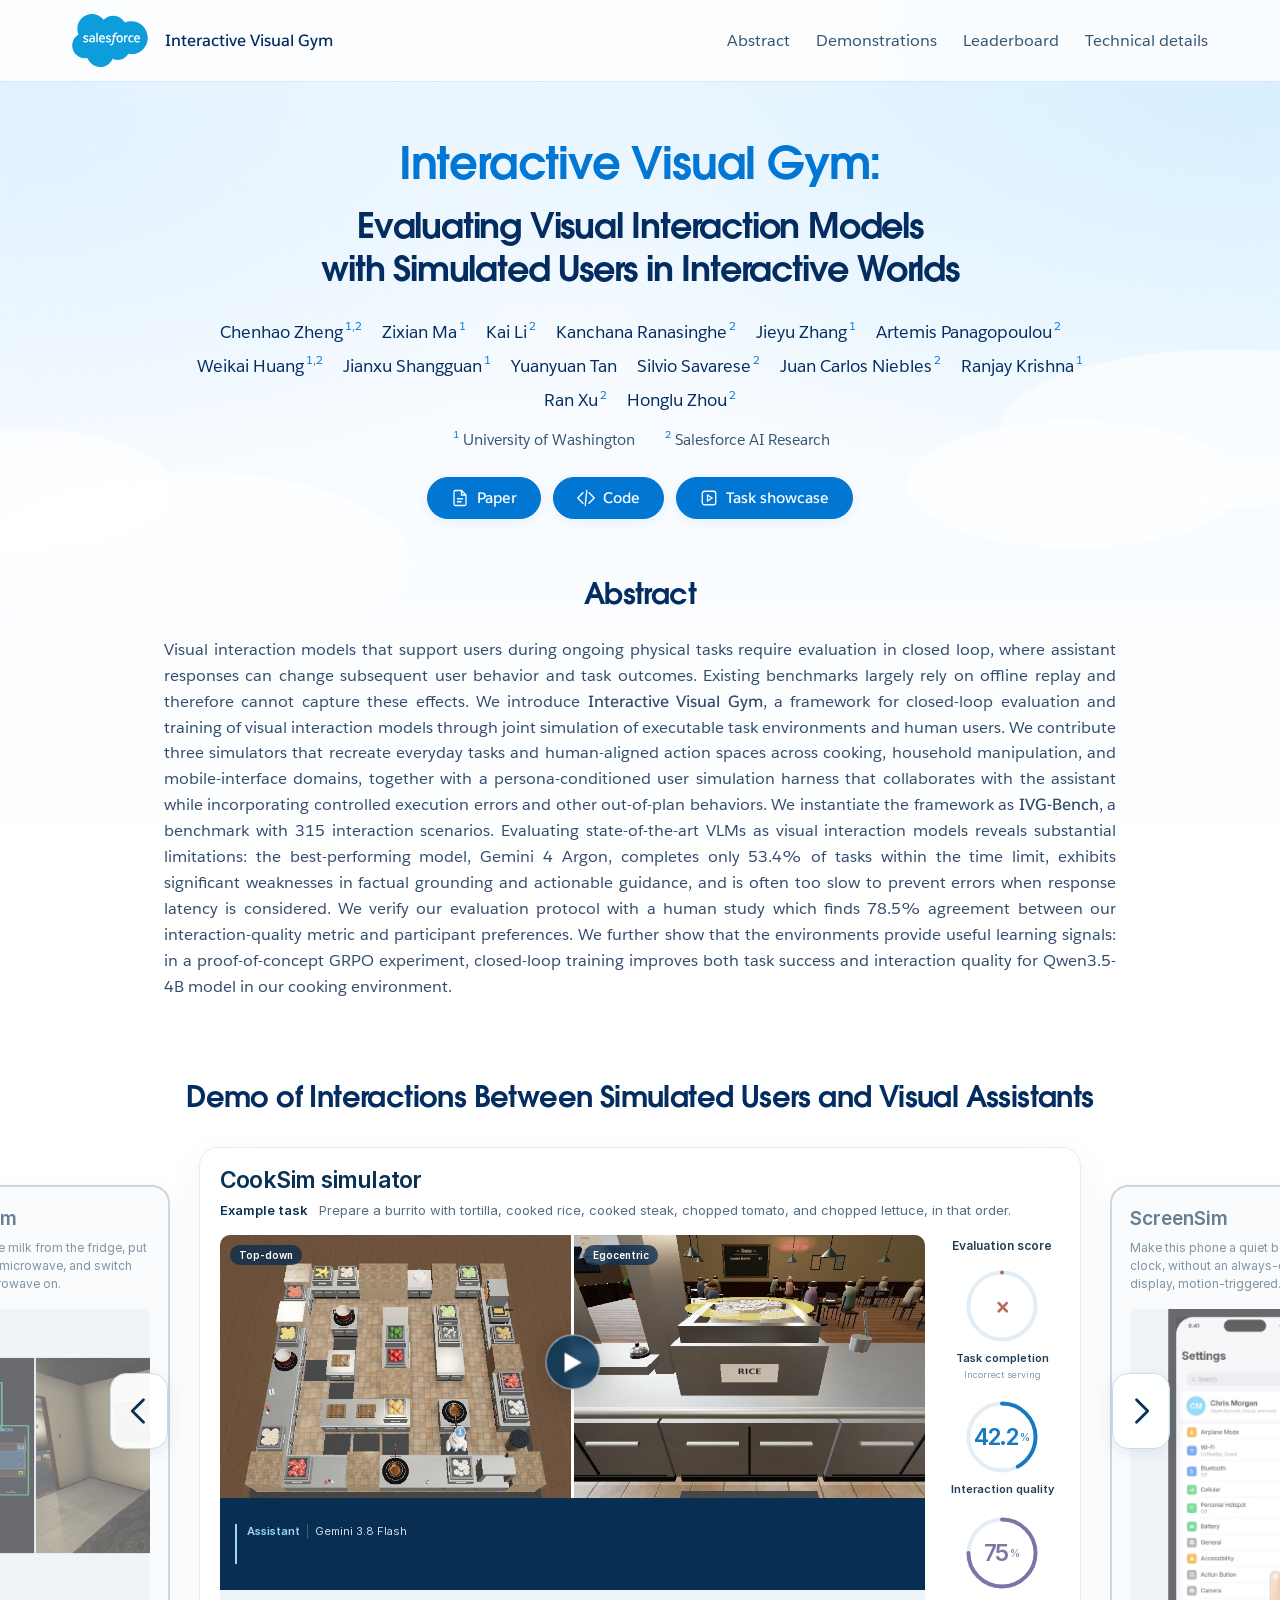
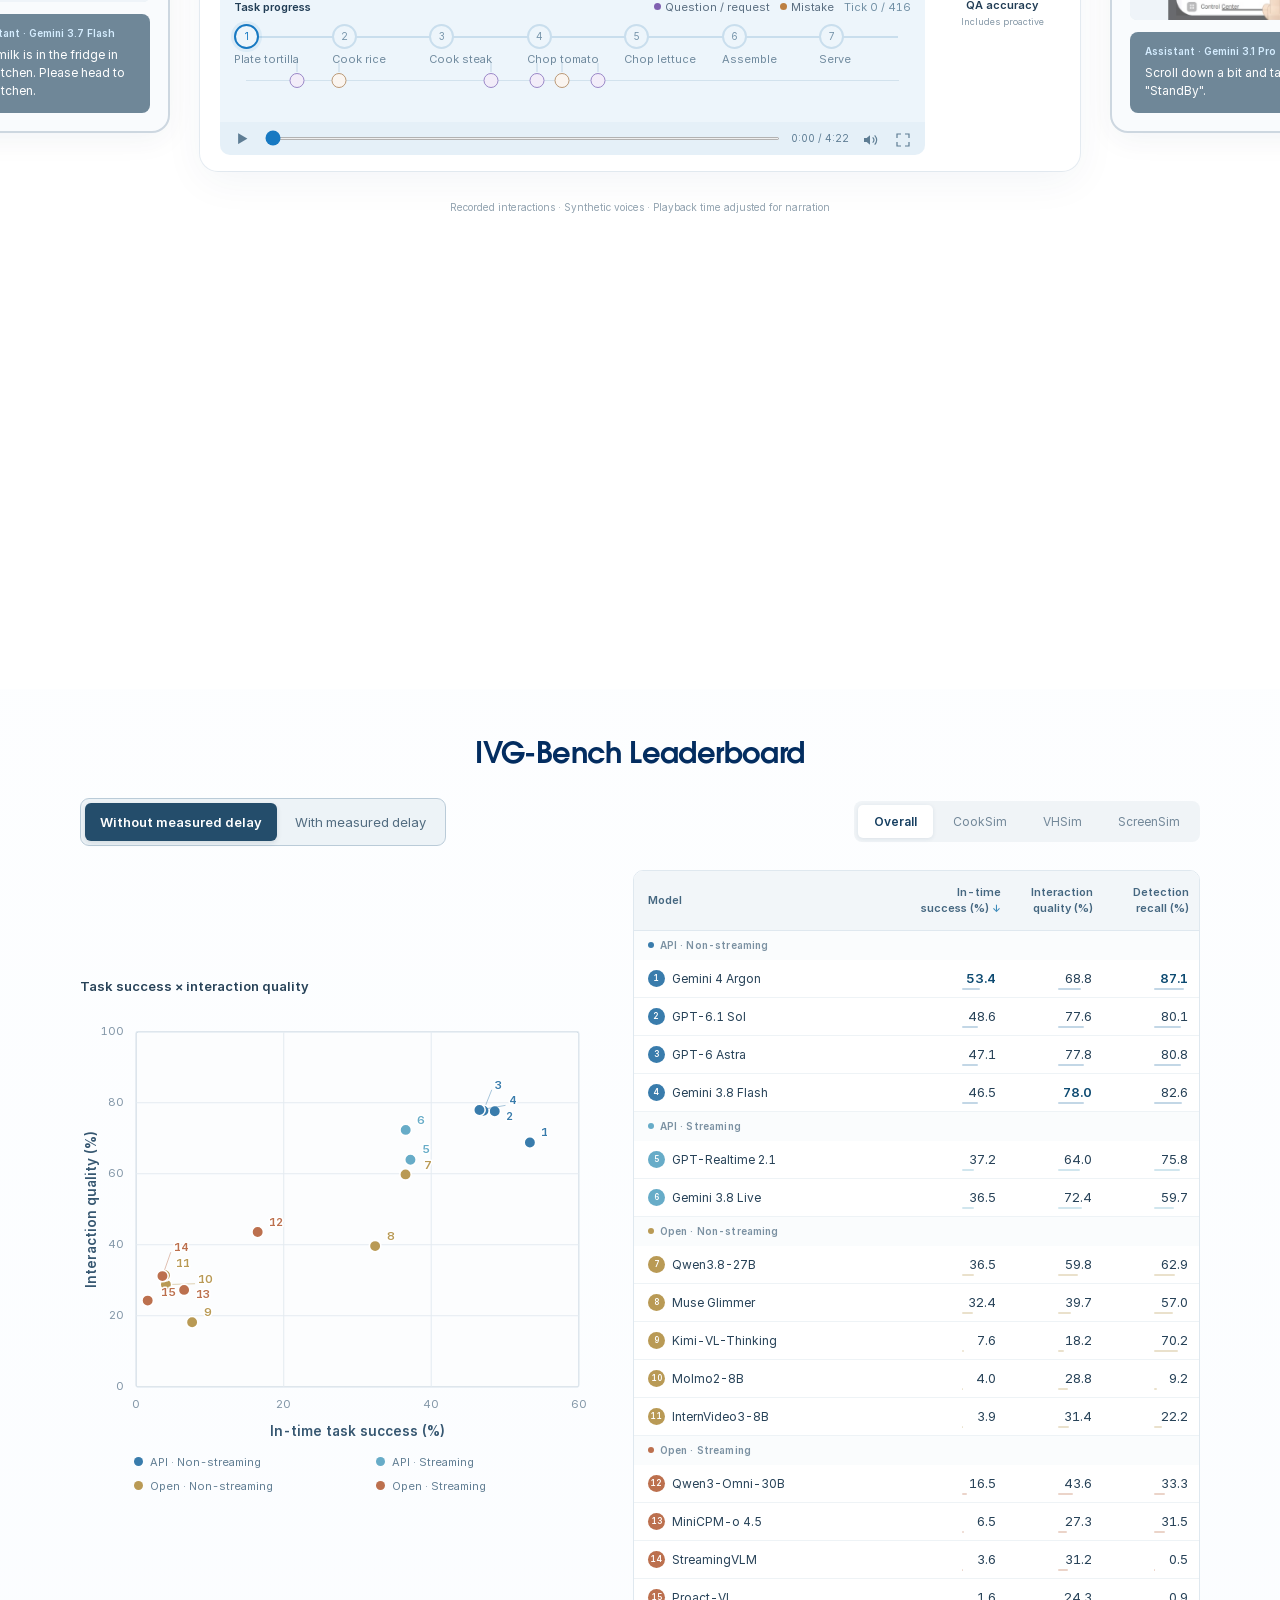
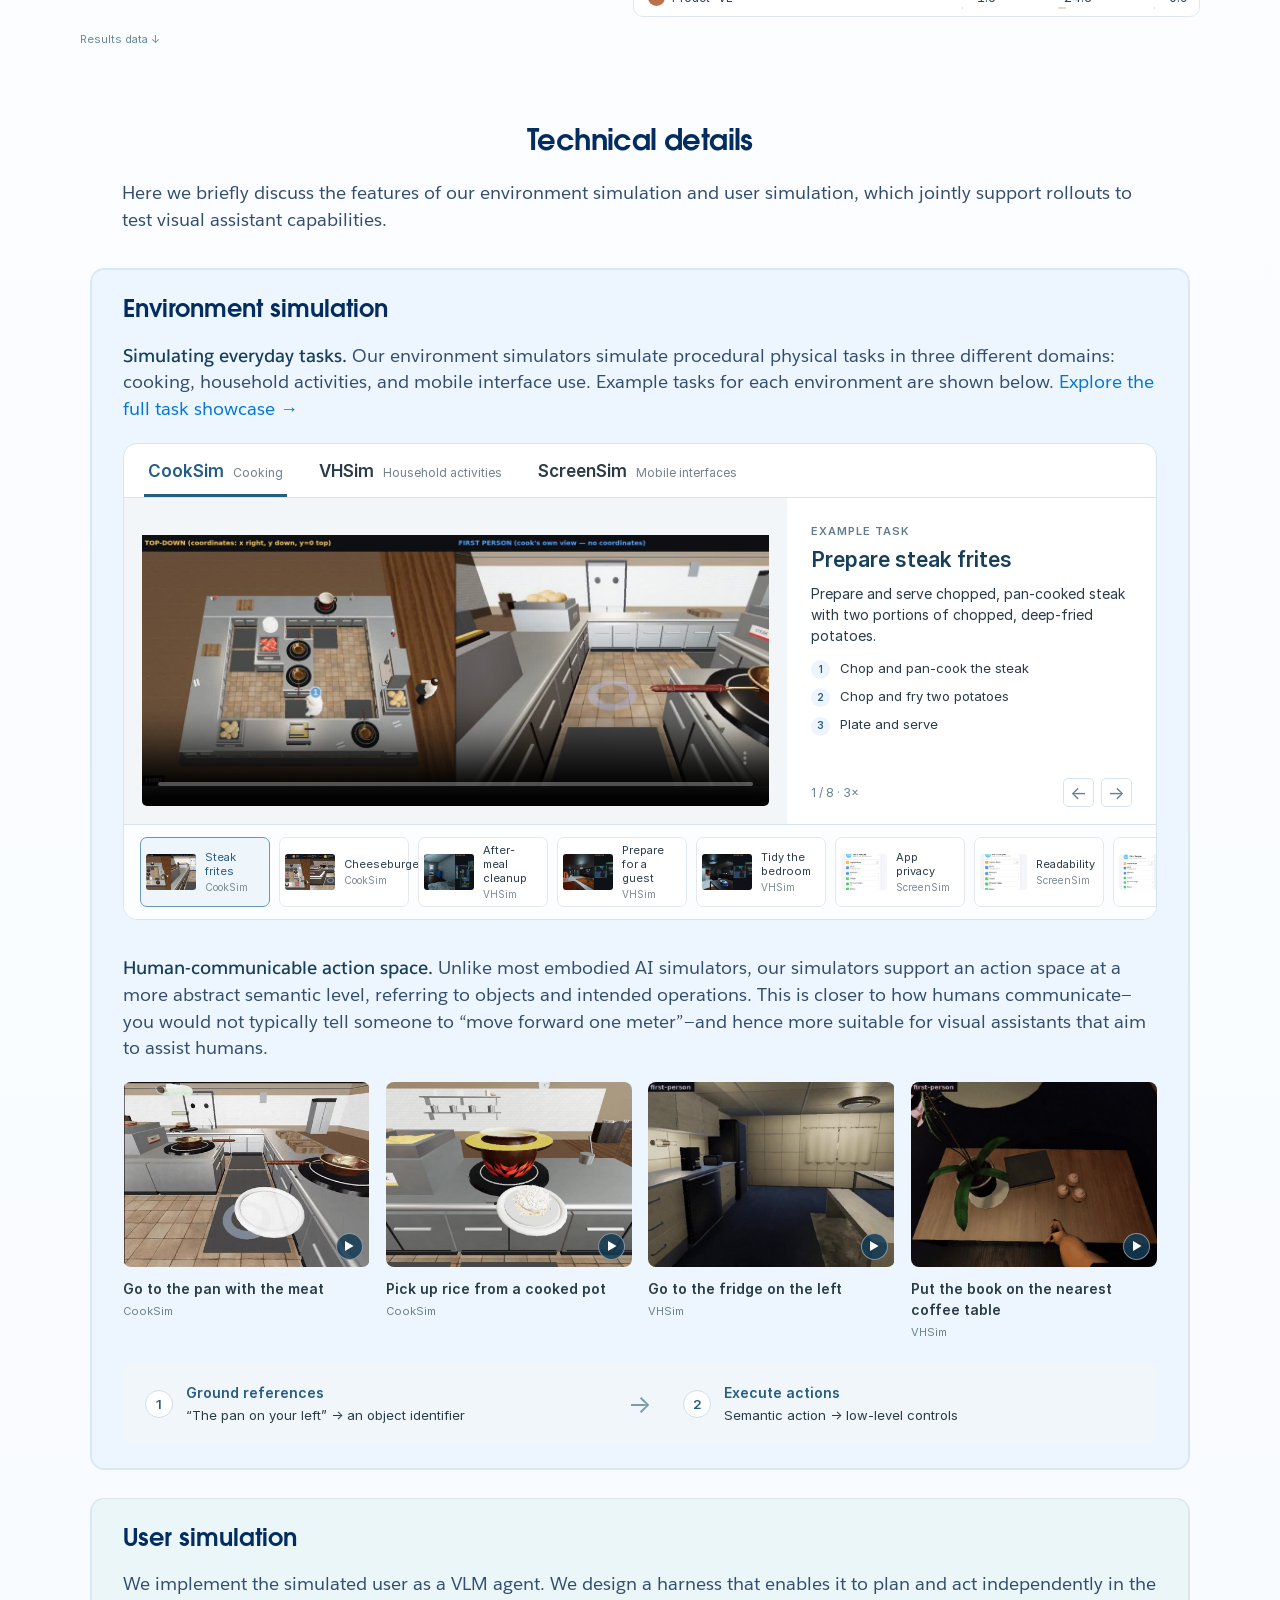
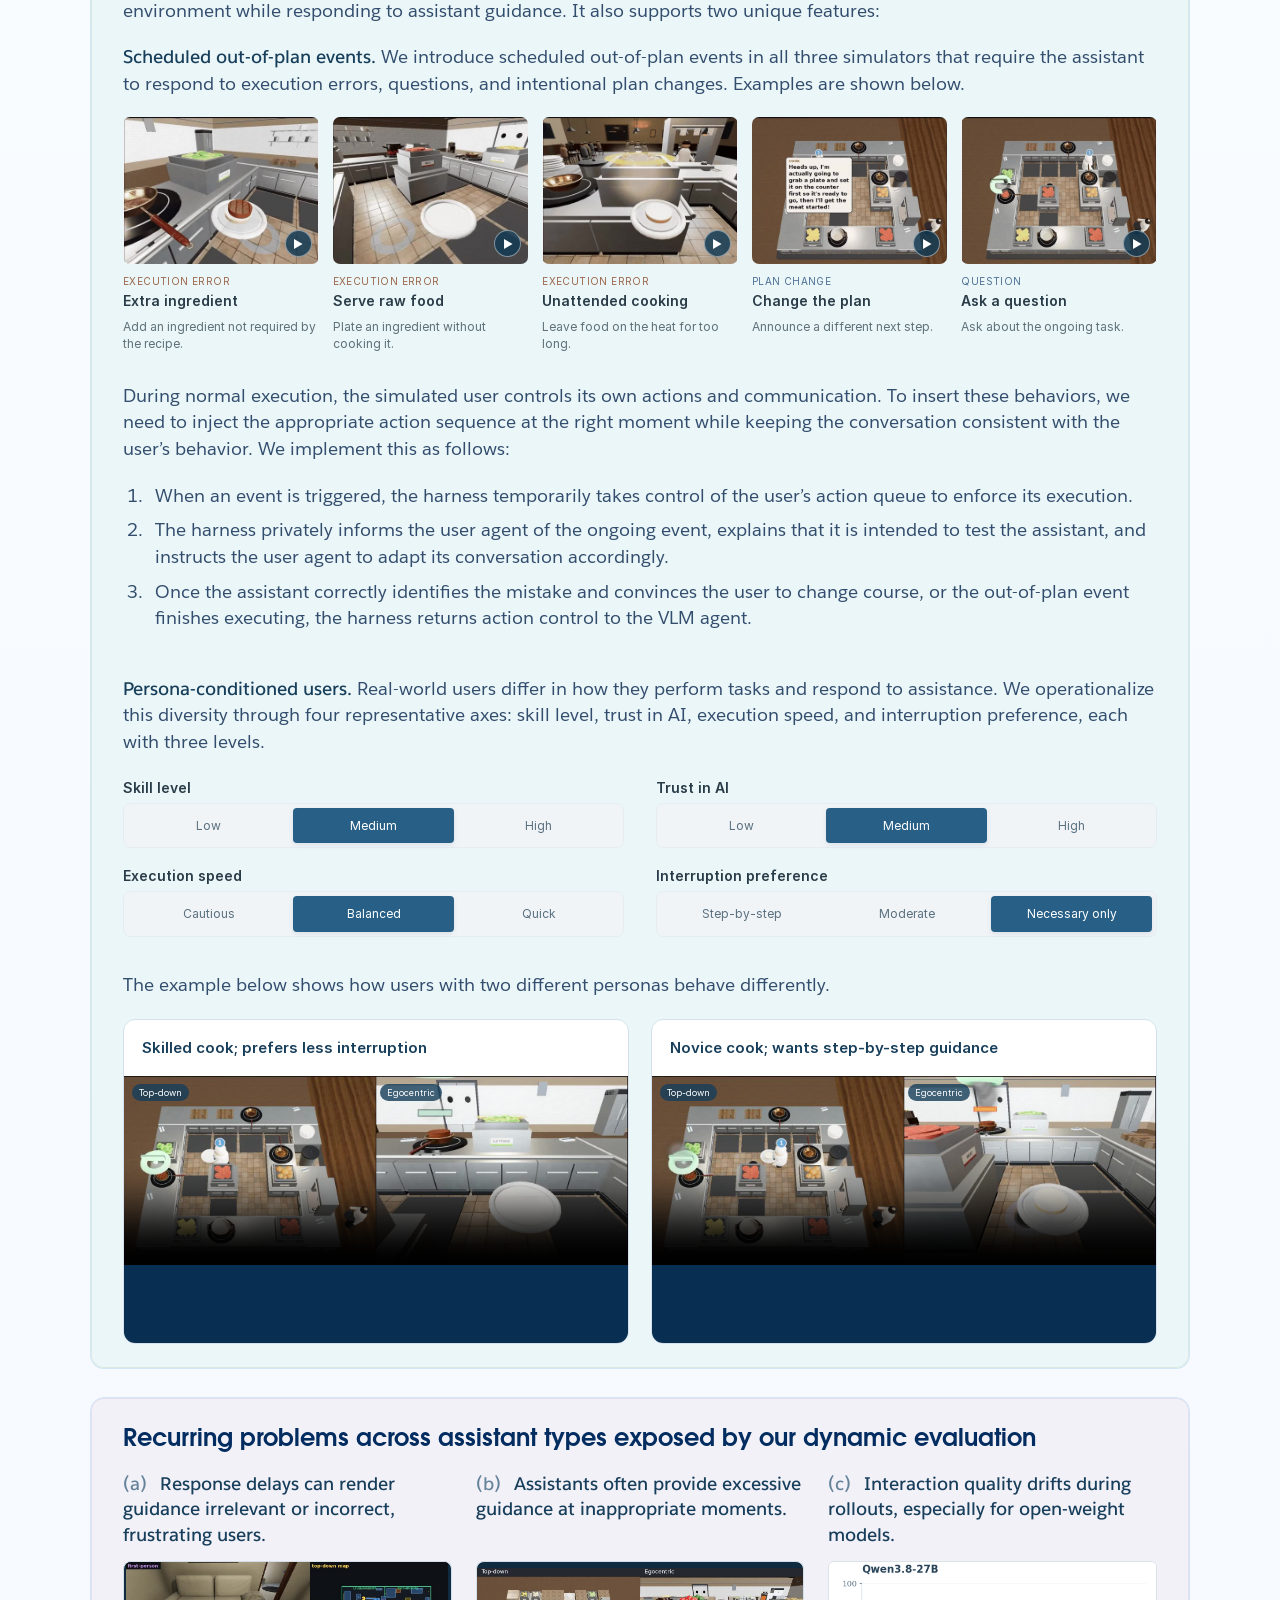
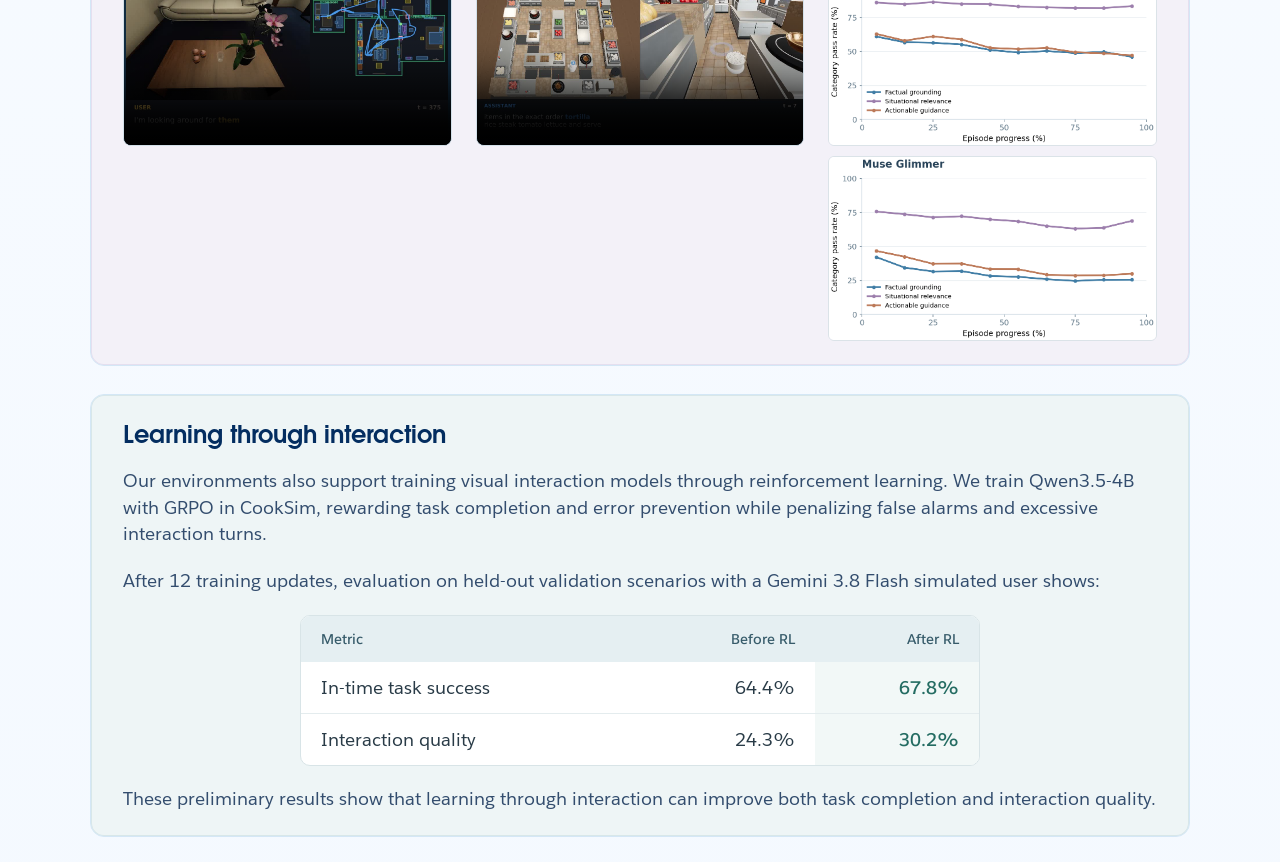
==== commit 6c7be3b1: "Add task showcase with 30 verified completion videos and synchronized actions" ====
--- a/index.html
+++ b/index.html
@@ -68,6 +68,7 @@
       <div class="publication-links">
         <a class="resource-link" href="paper/interactive-visual-gym.pdf"><svg viewBox="0 0 24 24" fill="none" stroke="currentColor" stroke-width="1.7" aria-hidden="true"><path d="M14 2H6a2 2 0 0 0-2 2v16a2 2 0 0 0 2 2h12a2 2 0 0 0 2-2V8z"/><path d="M14 2v6h6M8 13h8M8 17h6"/></svg>Paper</a>
         <a class="resource-link" href="https://github.com/SalesforceAIResearch/Interactive-Visual-Gym"><svg viewBox="0 0 24 24" fill="none" stroke="currentColor" stroke-width="1.8" stroke-linecap="round" stroke-linejoin="round" aria-hidden="true"><path d="m8 5-7 7 7 7m8-14 7 7-7 7m-3-17-2 20"/></svg>Code</a>
+        <a class="resource-link" href="tasks/"><svg viewBox="0 0 24 24" fill="none" stroke="currentColor" stroke-width="1.7" aria-hidden="true"><rect x="3" y="3" width="18" height="18" rx="3"/><path d="m10 8 6 4-6 4z"/></svg>Task showcase</a>
       </div>
     </section>
 
@@ -90,7 +91,7 @@
       </header>
     <section id="environment-simulation" class="technical-section" aria-labelledby="environment-title">
       <h3 id="environment-title" class="technical-subtitle">Environment simulation</h3>
-      <p class="technical-prose"><strong>Simulating everyday tasks.</strong> Our environment simulators simulate procedural physical tasks in three different domains: cooking, household activities, and mobile interface use. Example tasks for each environment are shown below.</p>
+      <p class="technical-prose"><strong>Simulating everyday tasks.</strong> Our environment simulators simulate procedural physical tasks in three different domains: cooking, household activities, and mobile interface use. Example tasks for each environment are shown below. <a href="tasks/">Explore the full task showcase →</a></p>
       <div class="task-gallery" aria-label="Example task completion videos">
         <div class="gallery-toolbar">
           <div class="engine-tabs" role="group" aria-label="Choose an environment">
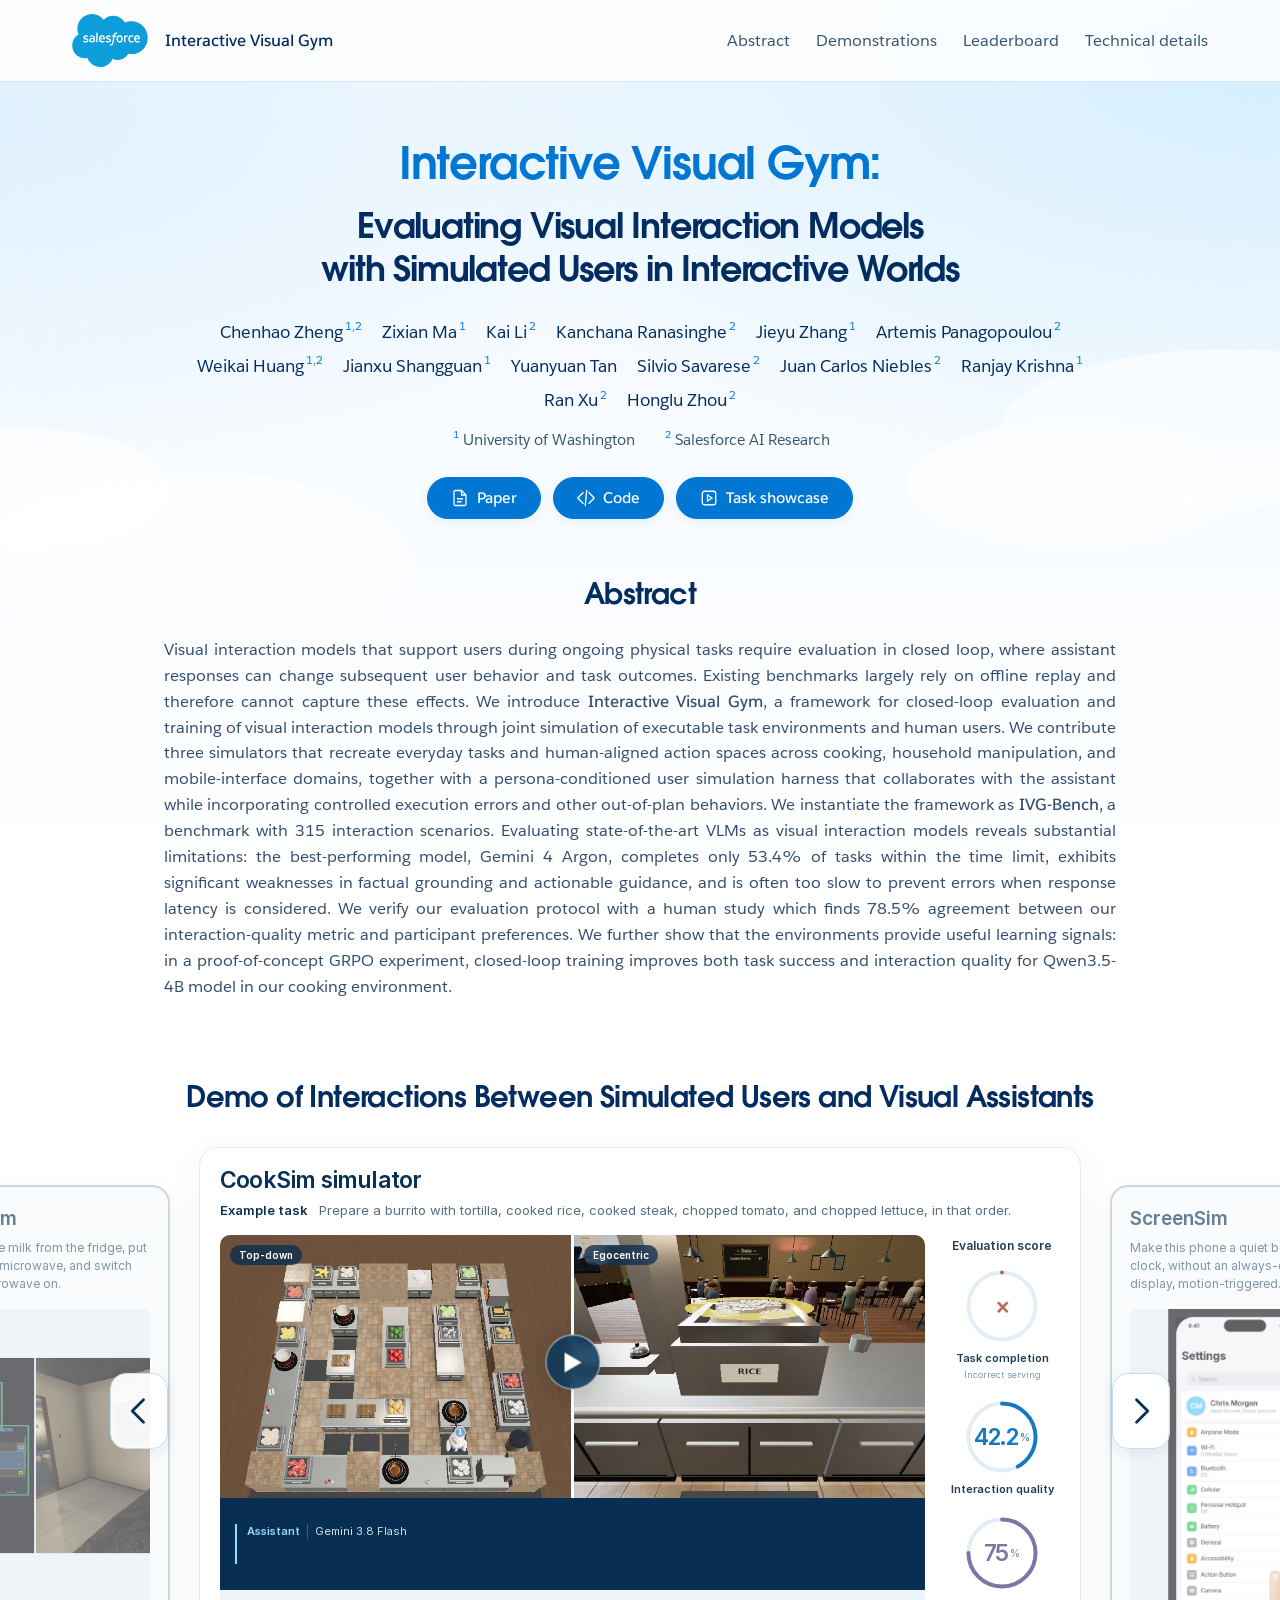
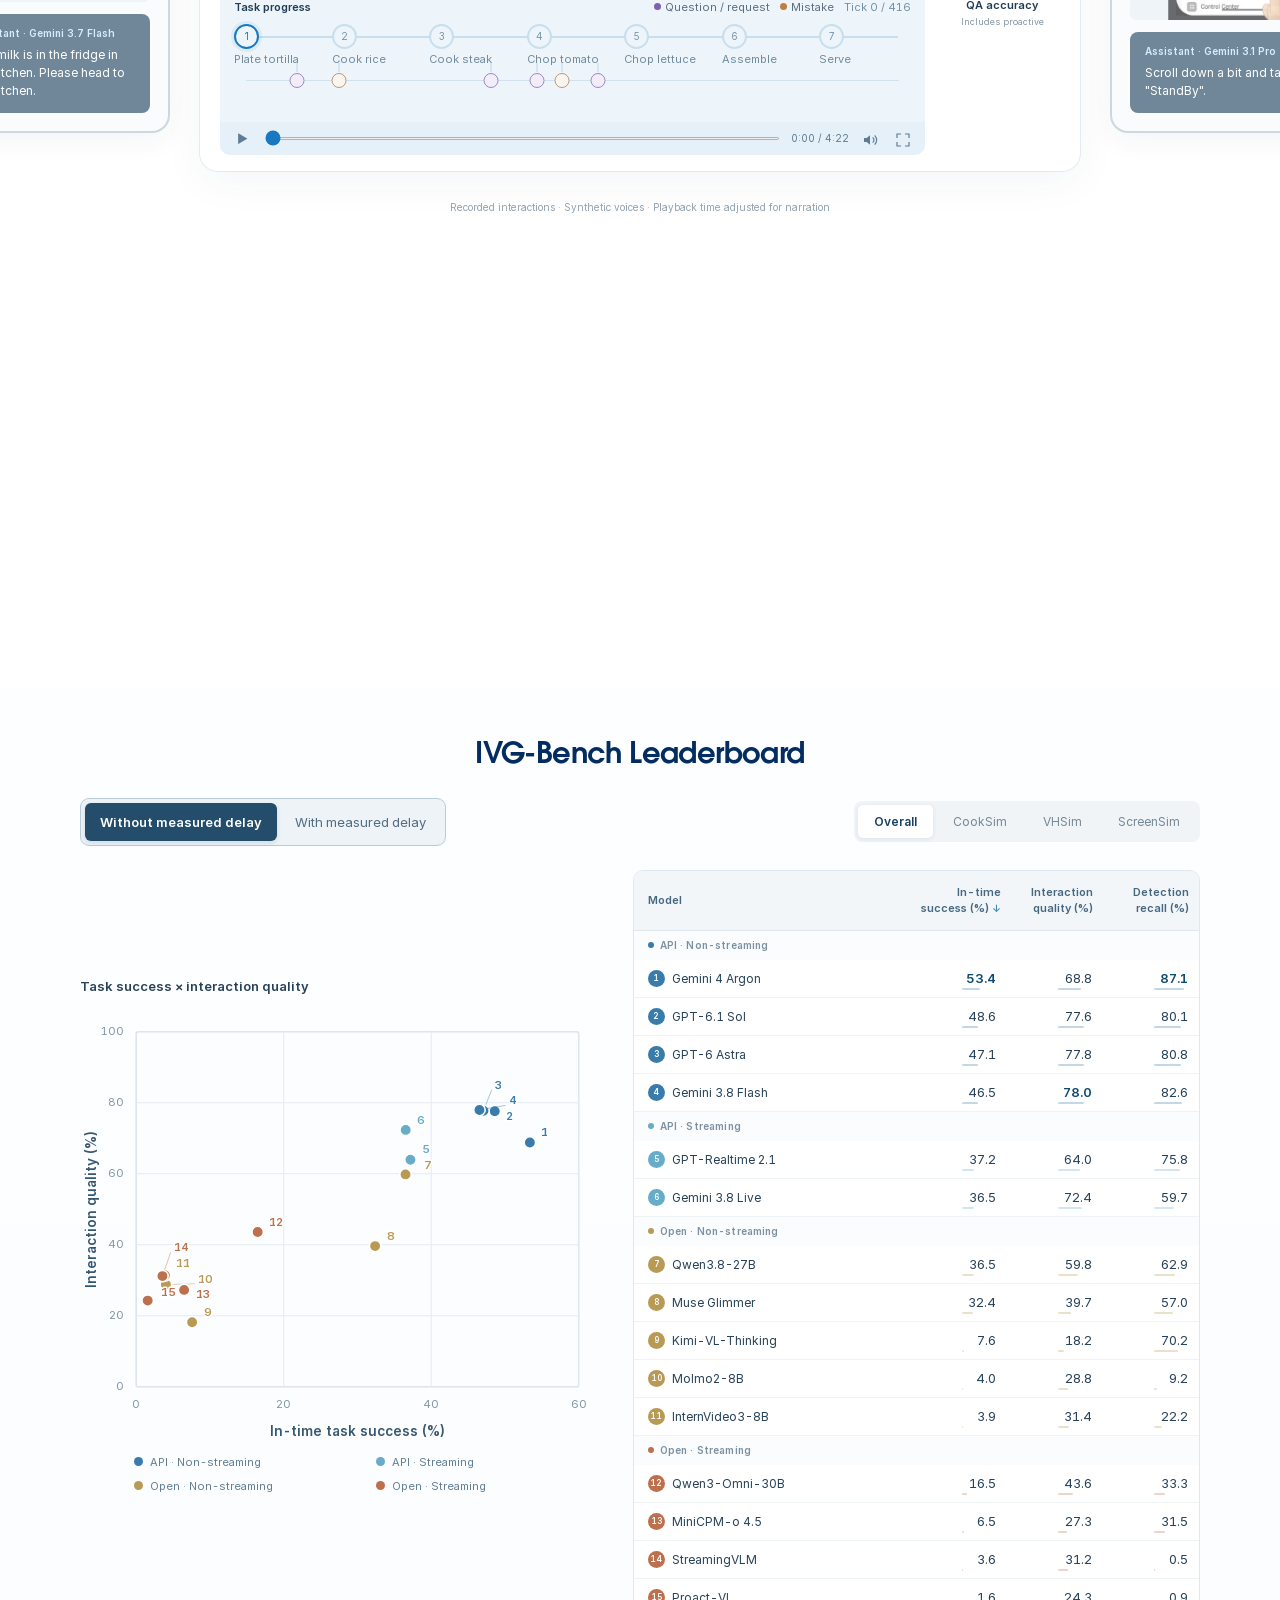
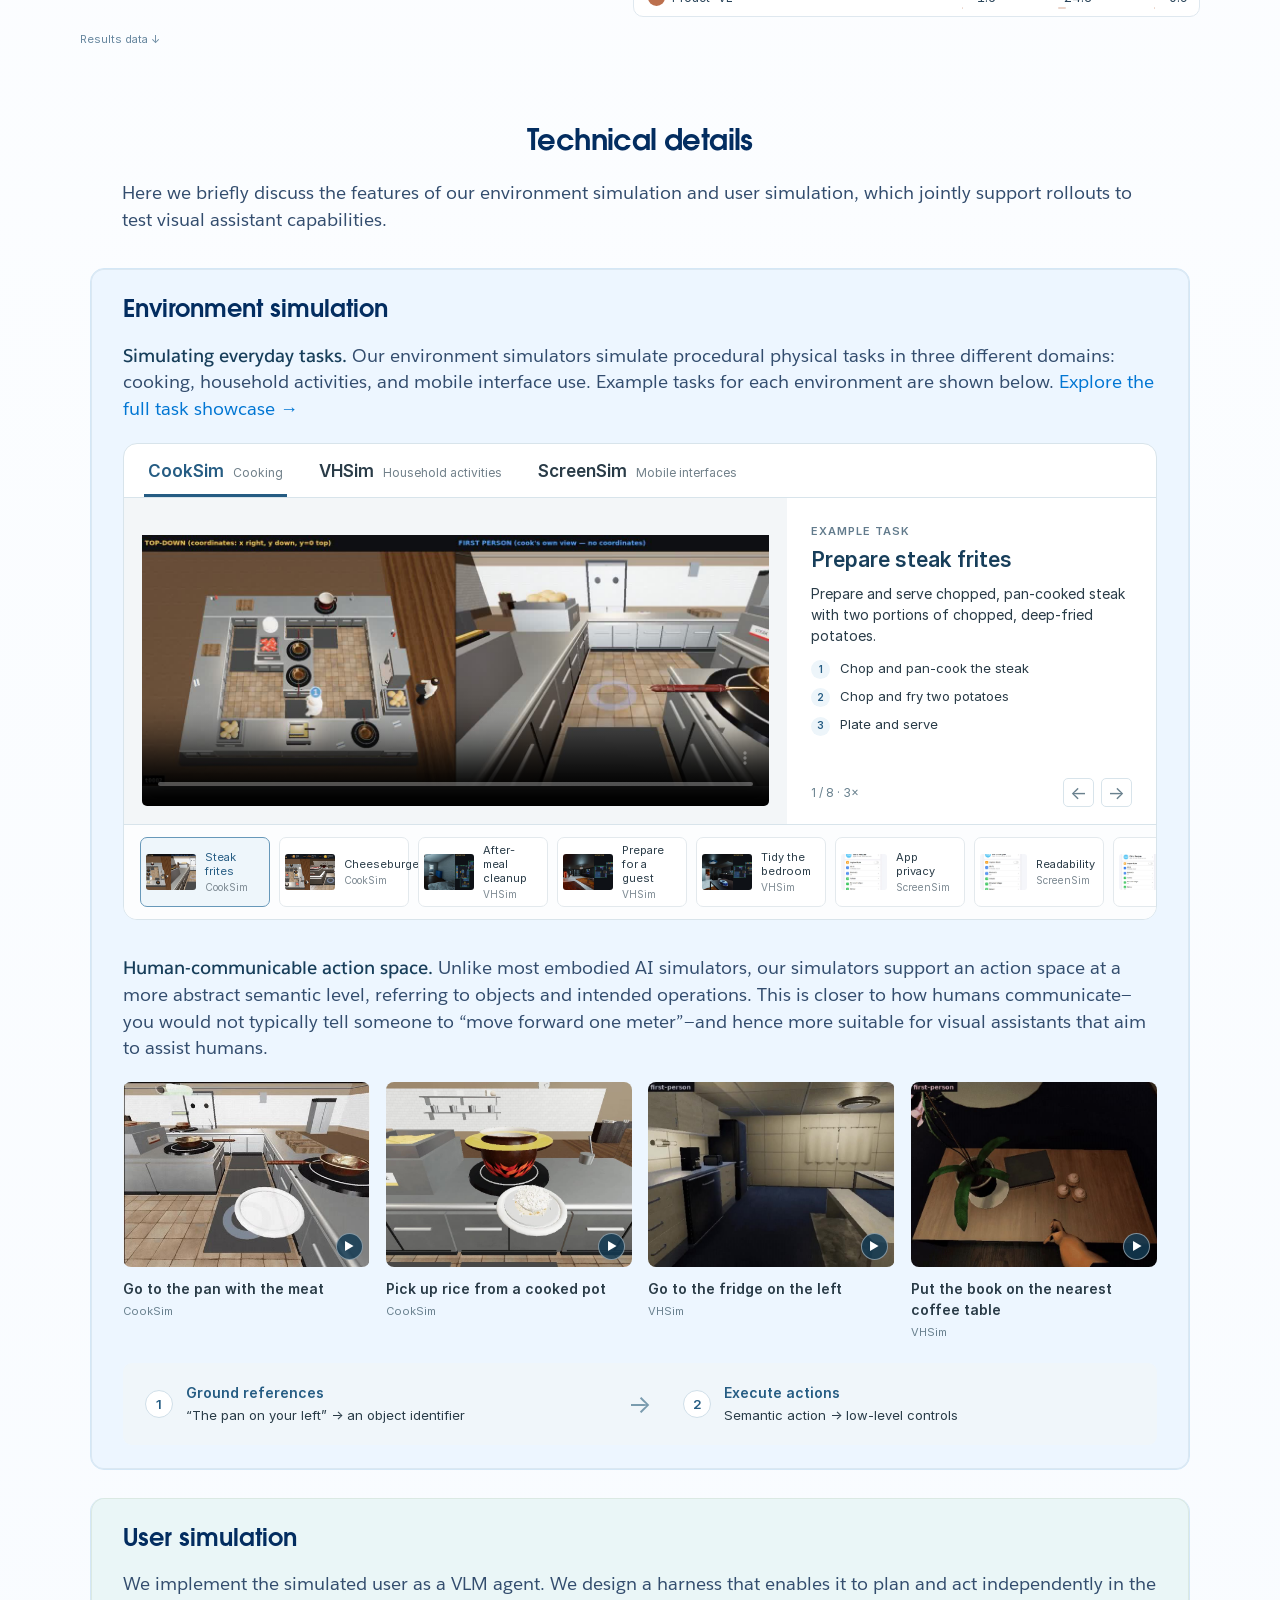
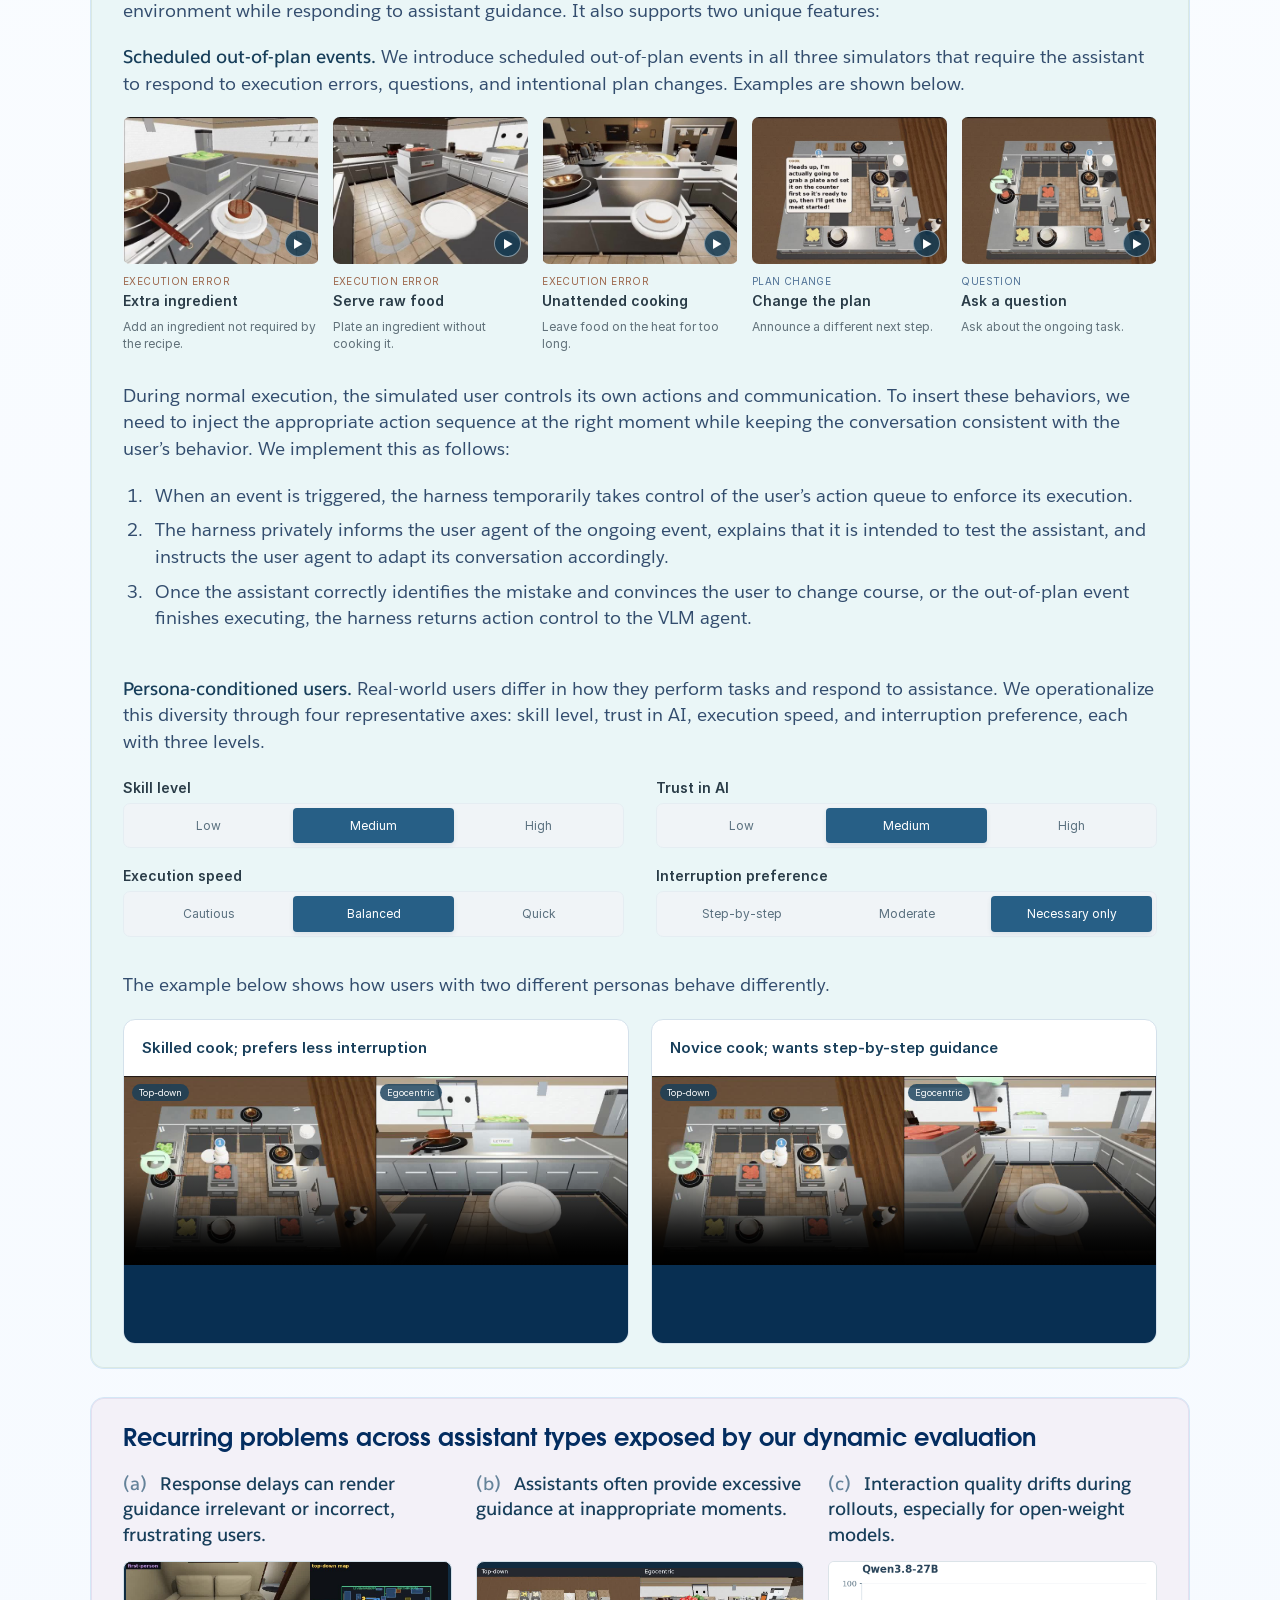
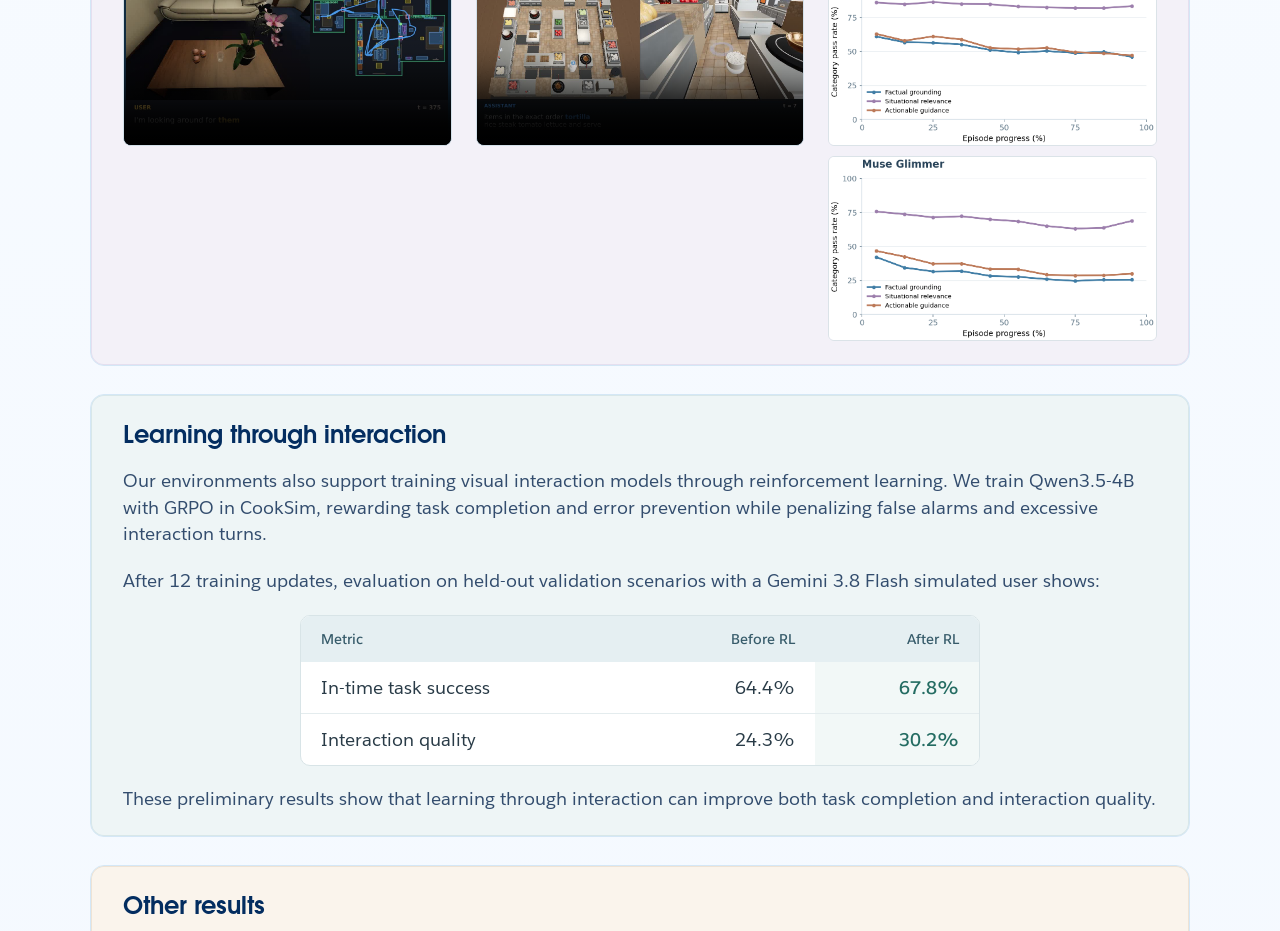
==== commit aa905fc7: "Link published arXiv paper and provide official BibTeX citation" ====
--- a/index.html
+++ b/index.html
@@ -6,7 +6,11 @@
   <meta name="description" content="Interactive Visual Gym: Evaluating Visual Interaction Models with Simulated Users in Interactive Worlds">
   <meta name="robots" content="index, follow">
   <link rel="canonical" href="https://interactive-visual-gym.salesforceairesearch.com/">
-  <meta name="citation_pdf_url" content="https://interactive-visual-gym.salesforceairesearch.com/paper/interactive-visual-gym.pdf">
+  <meta name="citation_title" content="Interactive Visual Gym: Evaluating Visual Interaction Models with Simulated Users in Interactive Worlds">
+  <meta name="citation_publication_date" content="2026/11/05">
+  <meta name="citation_arxiv_id" content="2611.08286">
+  <meta name="citation_abstract_html_url" content="https://arxiv.org/abs/2611.08286">
+  <meta name="citation_pdf_url" content="https://arxiv.org/pdf/2611.08286">
   <meta name="citation_author" content="Chenhao Zheng">
   <meta name="citation_author" content="Zixian Ma">
   <meta name="citation_author" content="Kai Li">
@@ -66,7 +70,7 @@
         <p class="affiliations"><span><sup>1</sup> University of Washington</span><span><sup>2</sup> Salesforce AI Research</span></p>
       </div>
       <div class="publication-links">
-        <a class="resource-link" href="paper/interactive-visual-gym.pdf"><svg viewBox="0 0 24 24" fill="none" stroke="currentColor" stroke-width="1.7" aria-hidden="true"><path d="M14 2H6a2 2 0 0 0-2 2v16a2 2 0 0 0 2 2h12a2 2 0 0 0 2-2V8z"/><path d="M14 2v6h6M8 13h8M8 17h6"/></svg>Paper</a>
+        <a class="resource-link" href="https://arxiv.org/abs/2611.08286"><svg viewBox="0 0 24 24" fill="none" stroke="currentColor" stroke-width="1.7" aria-hidden="true"><path d="M14 2H6a2 2 0 0 0-2 2v16a2 2 0 0 0 2 2h12a2 2 0 0 0 2-2V8z"/><path d="M14 2v6h6M8 13h8M8 17h6"/></svg>Paper</a>
         <a class="resource-link" href="https://github.com/SalesforceAIResearch/Interactive-Visual-Gym"><svg viewBox="0 0 24 24" fill="none" stroke="currentColor" stroke-width="1.8" stroke-linecap="round" stroke-linejoin="round" aria-hidden="true"><path d="m8 5-7 7 7 7m8-14 7 7-7 7m-3-17-2 20"/></svg>Code</a>
         <a class="resource-link" href="tasks/"><svg viewBox="0 0 24 24" fill="none" stroke="currentColor" stroke-width="1.7" aria-hidden="true"><rect x="3" y="3" width="18" height="18" rx="3"/><path d="m10 8 6 4-6 4z"/></svg>Task showcase</a>
       </div>
@@ -201,6 +205,8 @@
     </section>
   </main>
 
+  <footer><p><a href="https://arxiv.org/abs/2611.08286">Paper on arXiv</a> · <a href="citation.bib" download>Download BibTeX</a></p></footer>
+
   <script type="module" src="leaderboard/leaderboard.js"></script>
   <script type="module" src="technical/technical.js"></script>
   <script>addEventListener('message',e=>{if(e.origin===location.origin&&e.source===document.getElementById('episode-demo').contentWindow&&e.data?.type==='ivg-demo-height'){document.getElementById('episode-demo').style.height=Math.min(1400,Math.max(500,e.data.height))+'px'}})</script>
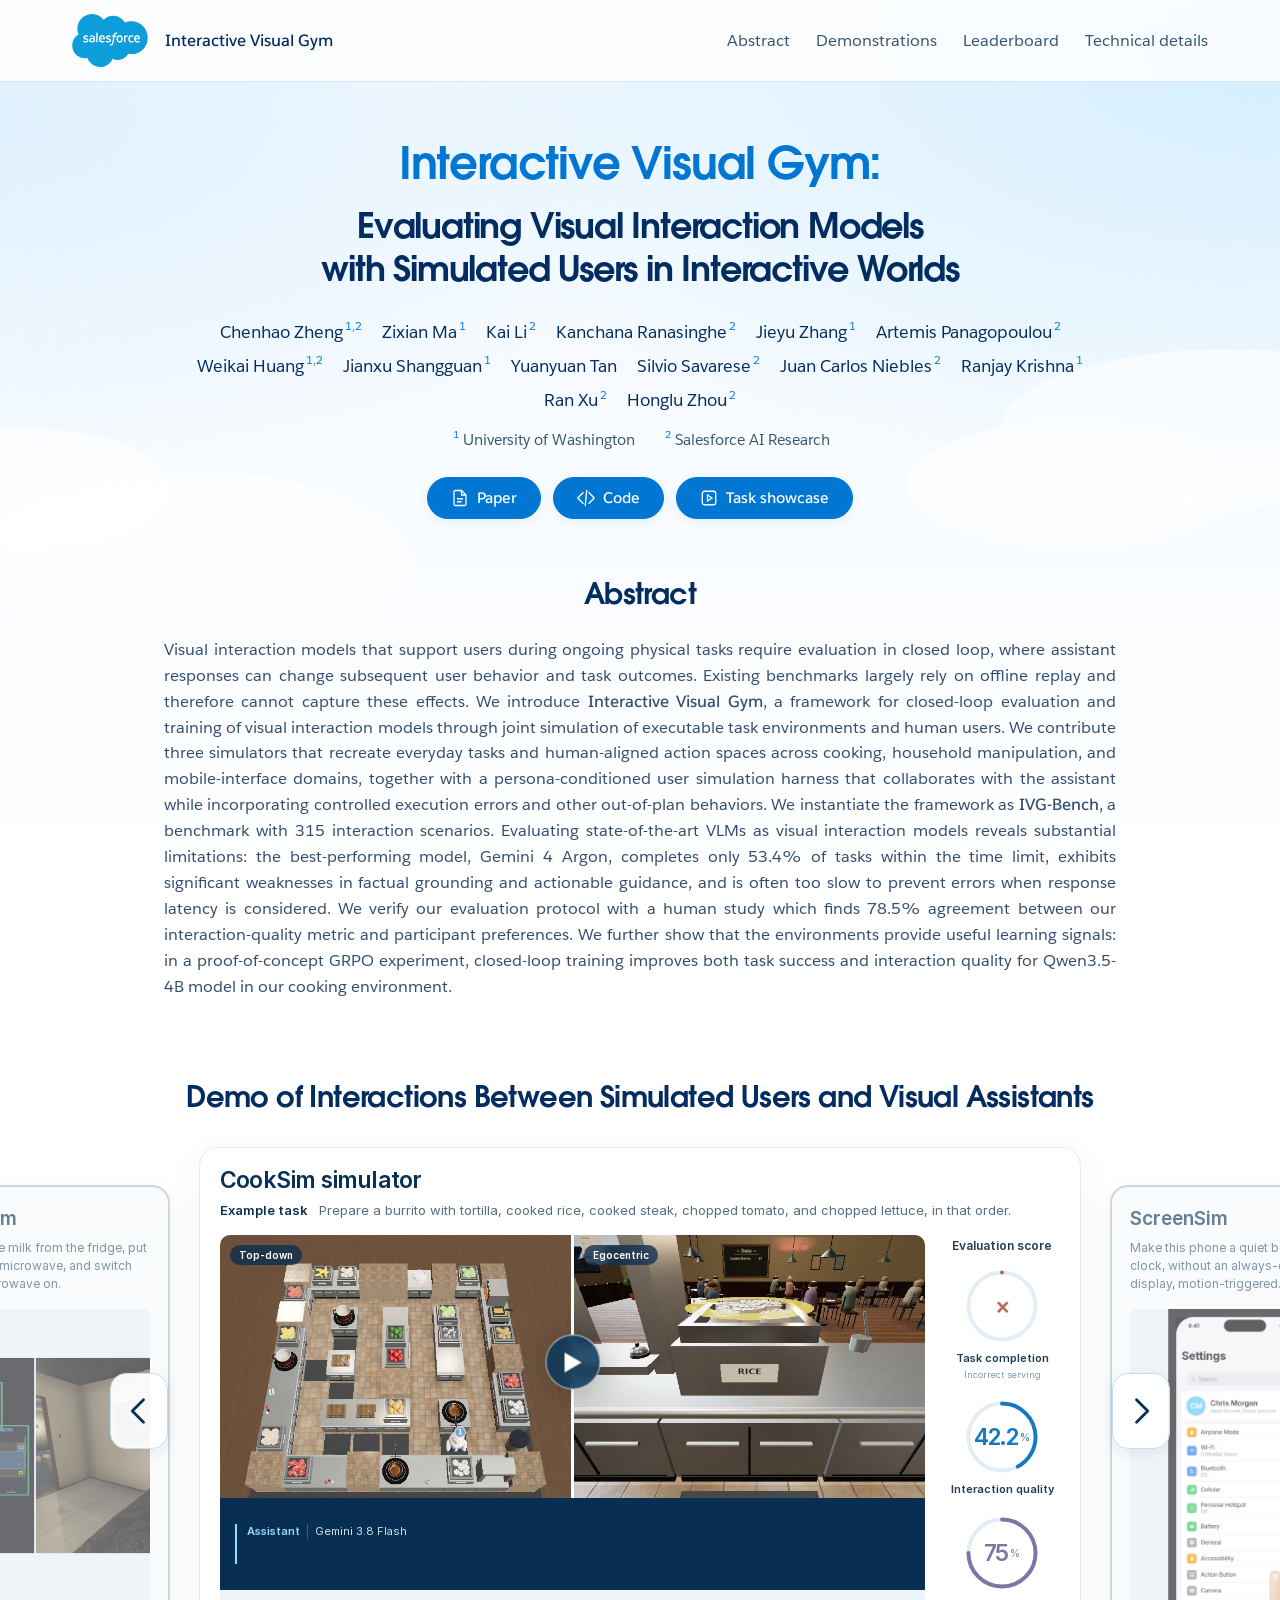
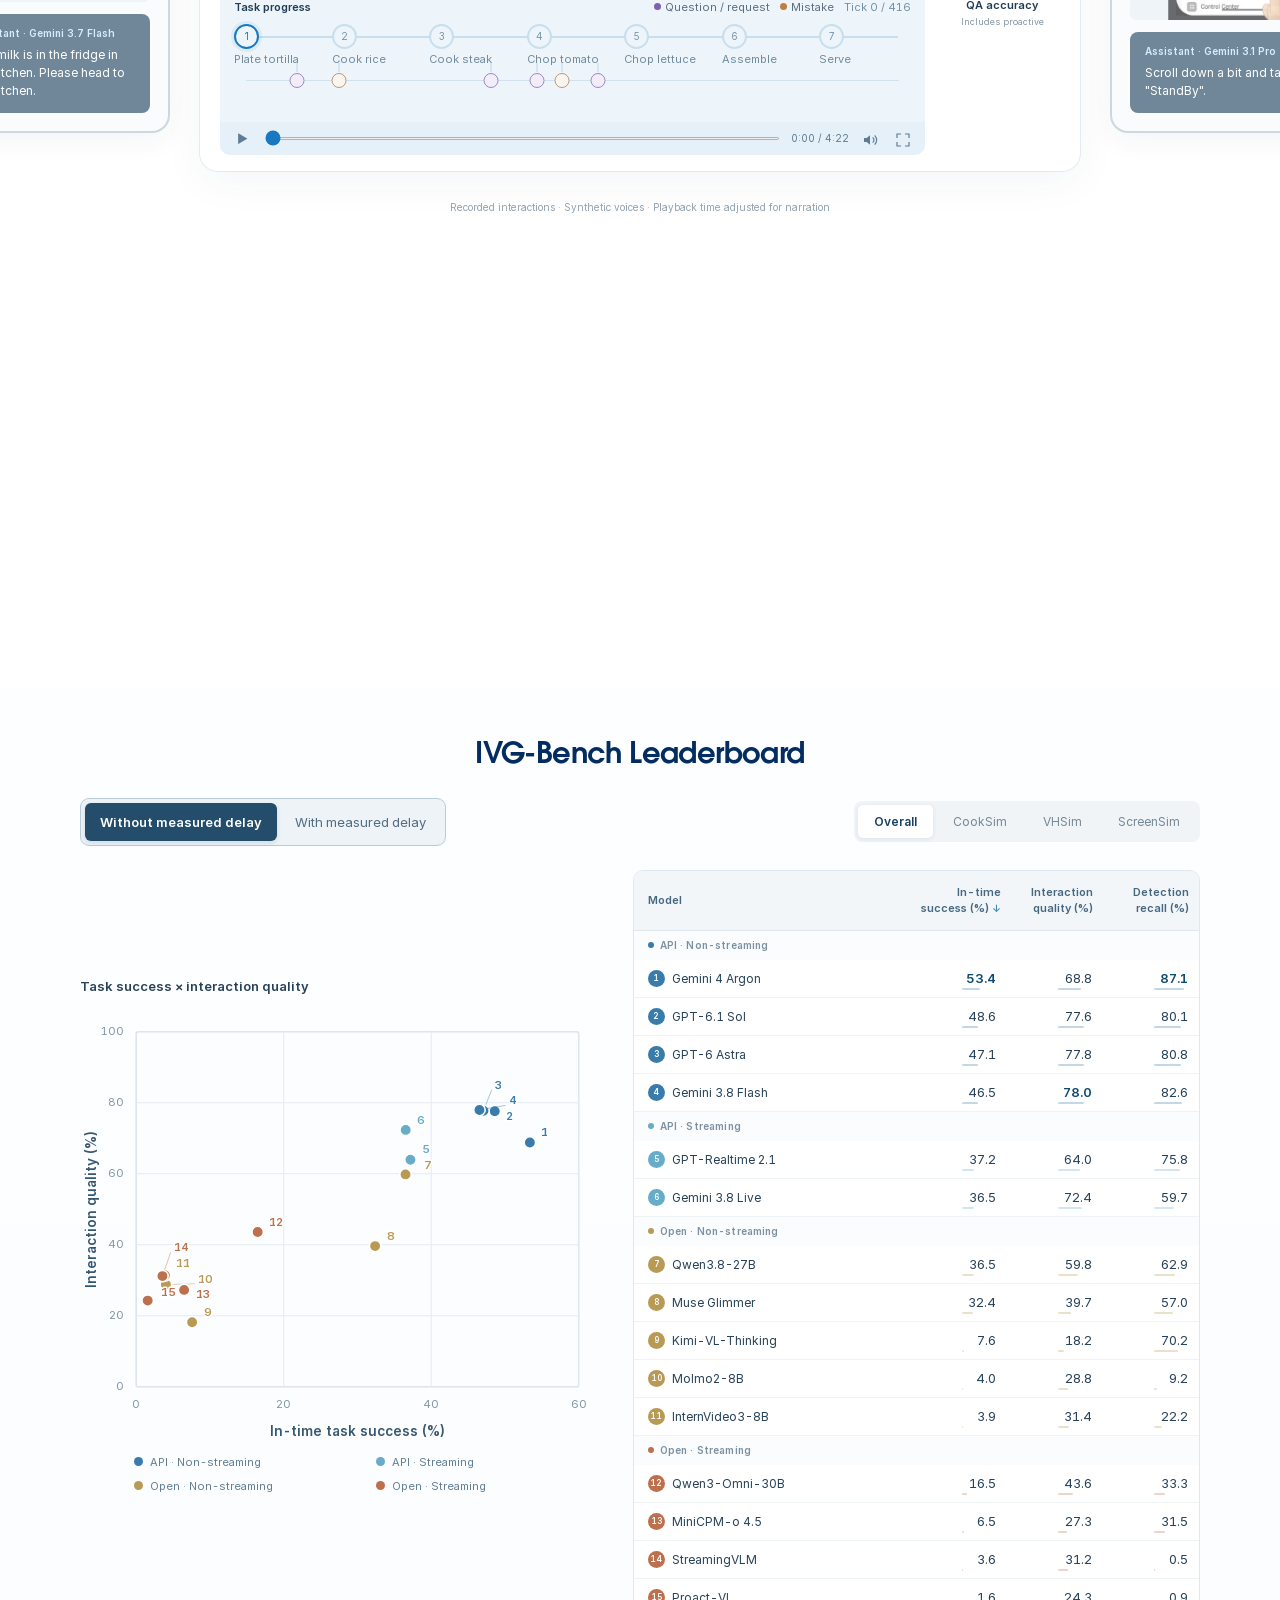
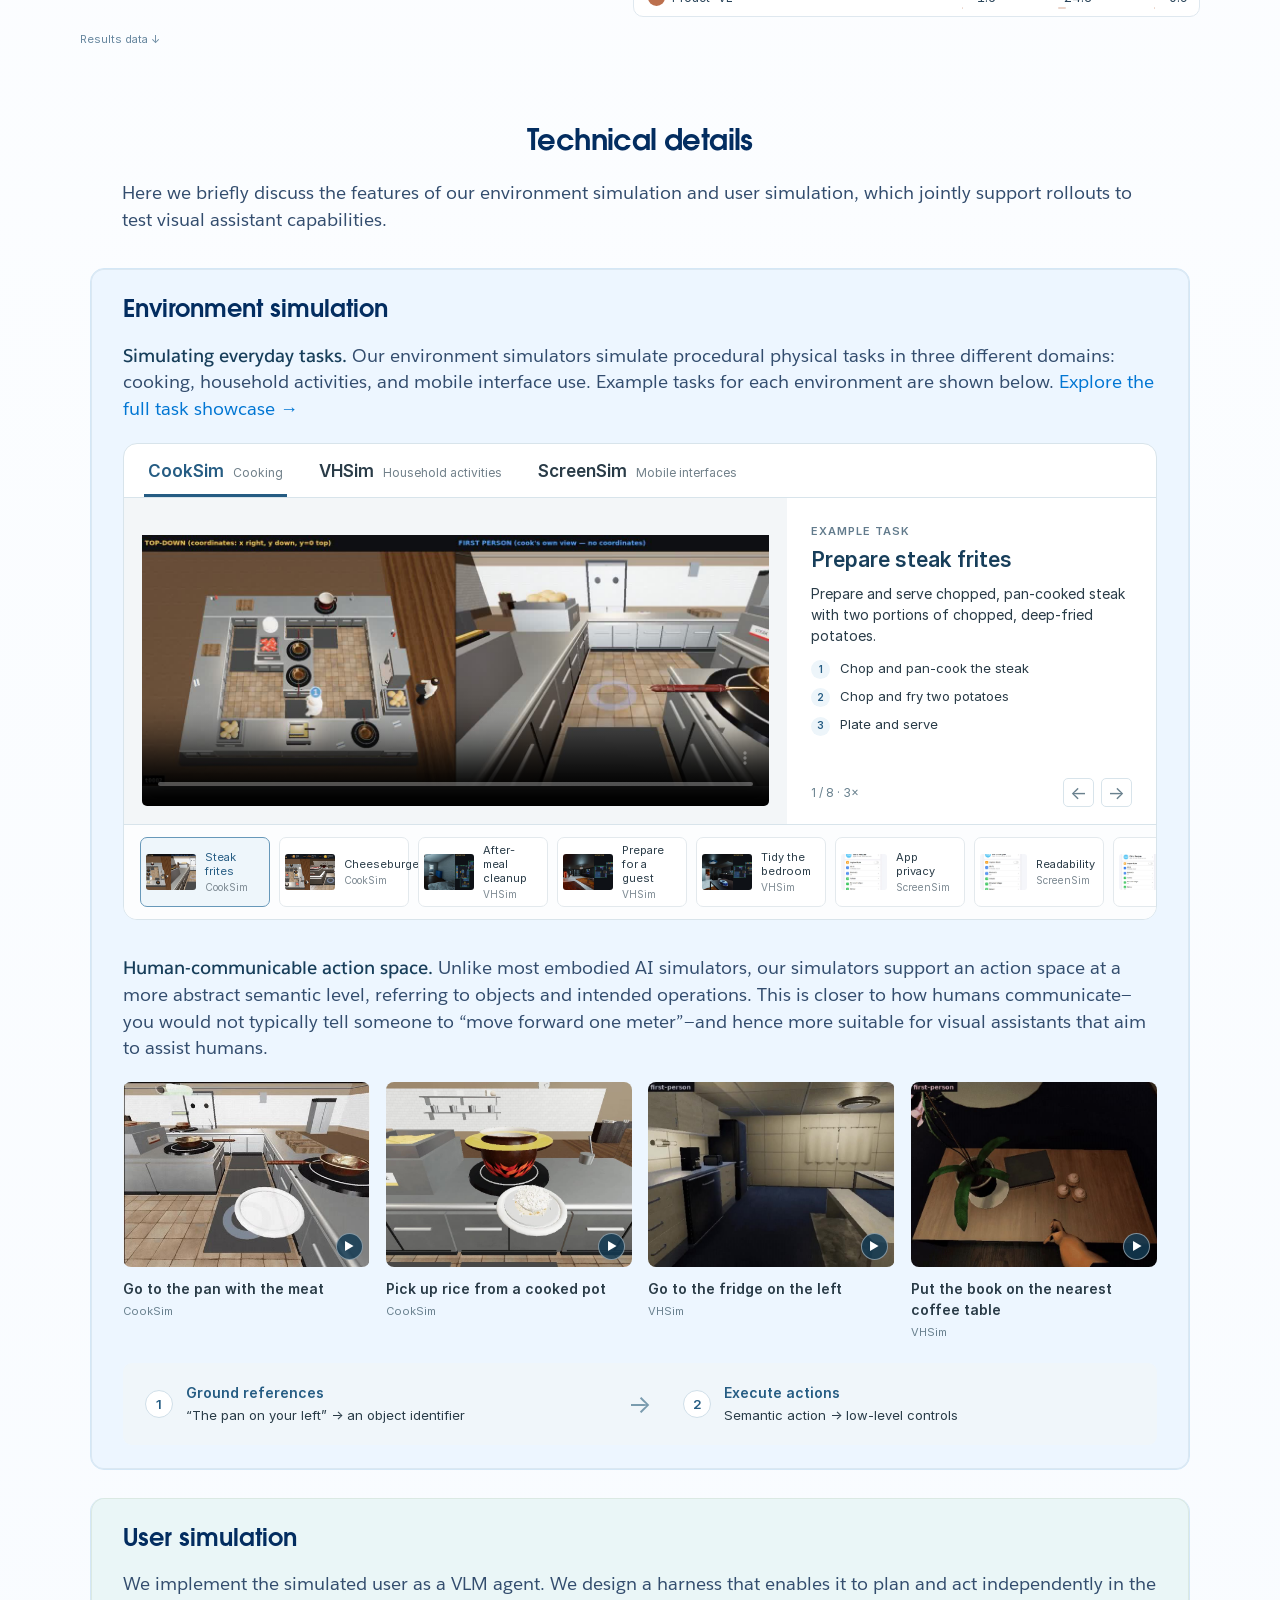
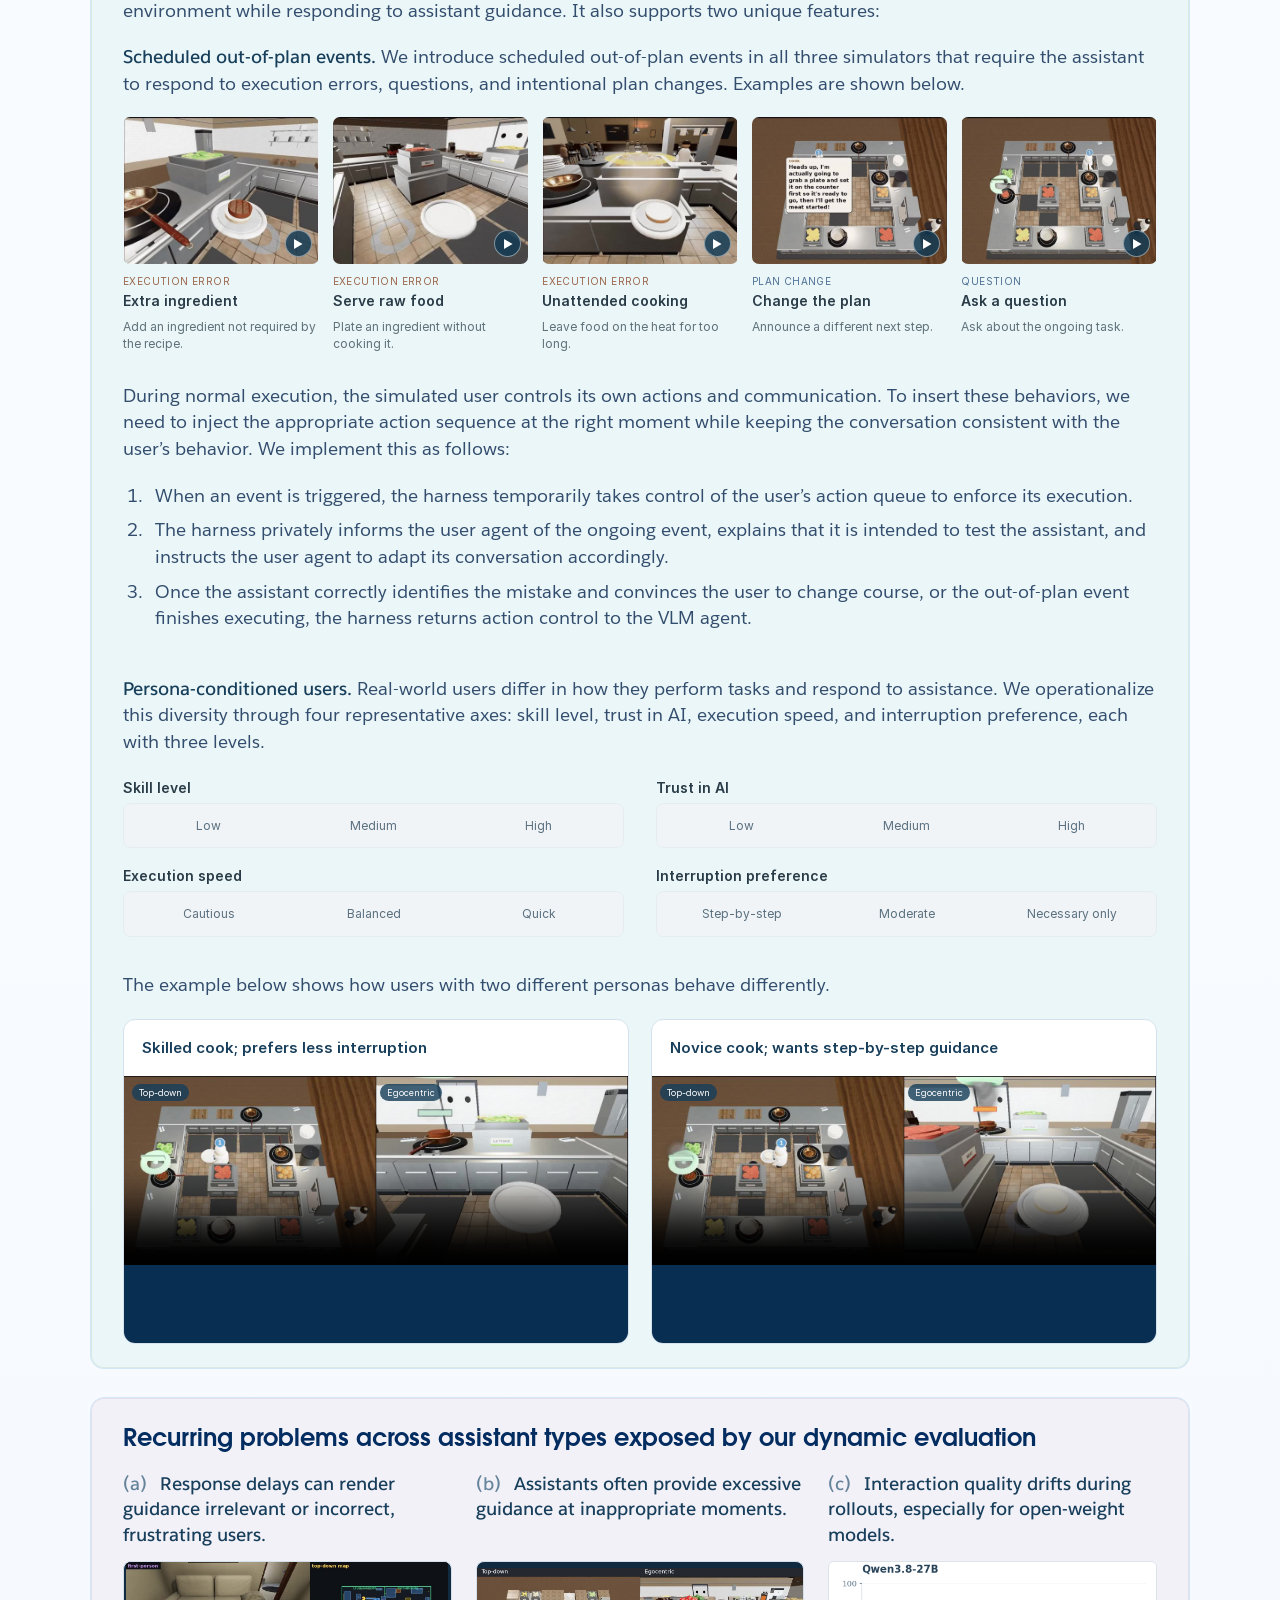
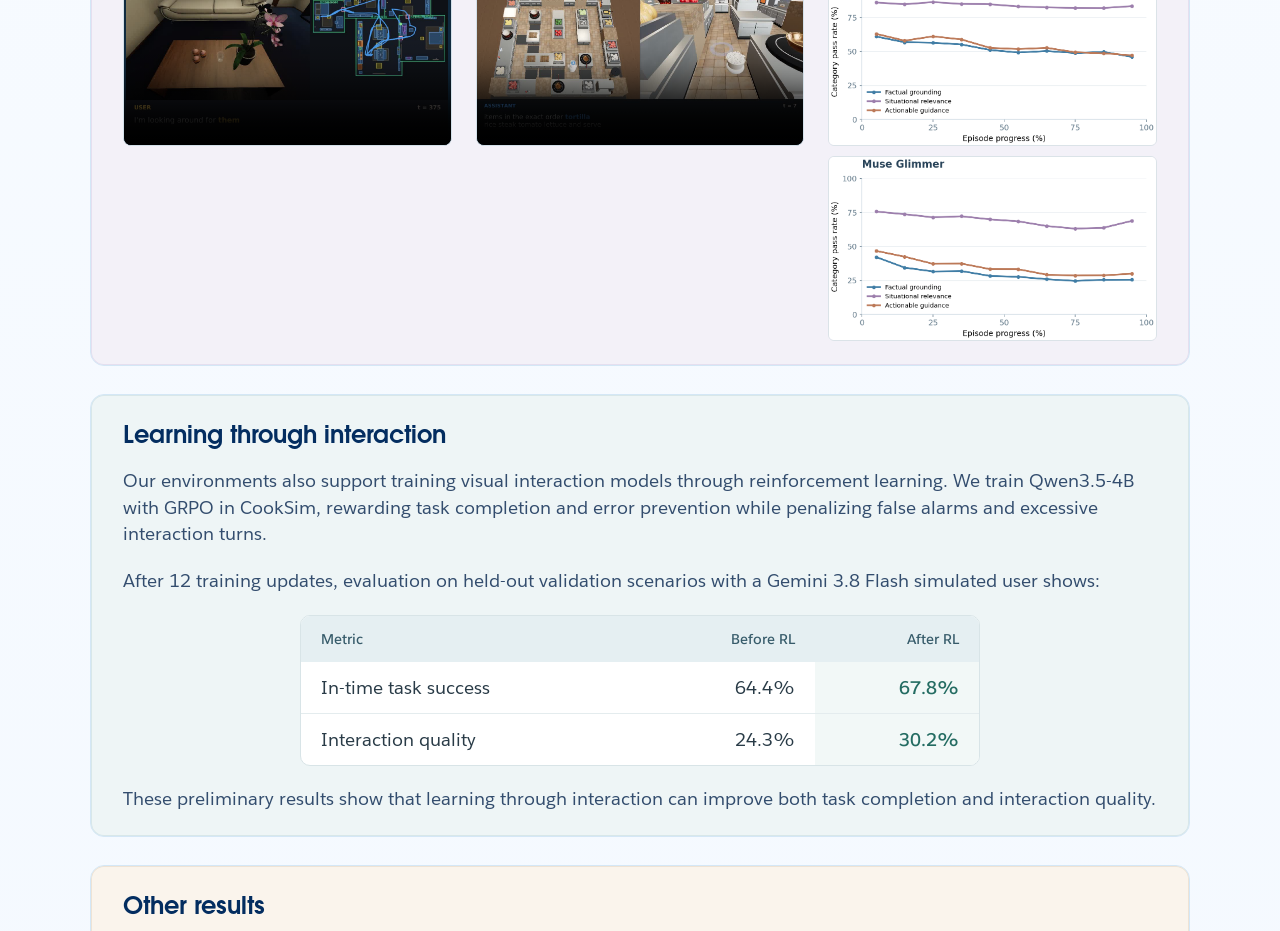
==== commit a5b24724: "Display persona levels as static labels without selection" ====
--- a/index.html
+++ b/index.html
@@ -4,6 +4,23 @@
   <meta charset="utf-8">
   <meta name="viewport" content="width=device-width, initial-scale=1">
   <meta name="description" content="Interactive Visual Gym: Evaluating Visual Interaction Models with Simulated Users in Interactive Worlds">
+  <!-- Social link previews: available directly in the HTML for sharing crawlers. -->
+  <meta property="og:type" content="website">
+  <meta property="og:site_name" content="Interactive Visual Gym">
+  <meta property="og:title" content="Interactive Visual Gym: Evaluating Visual Interaction Models with Simulated Users in Interactive Worlds">
+  <meta property="og:description" content="A simulation framework for evaluating and training visual interaction models, with responsive simulated users across cooking, household activities, and phone settings.">
+  <meta property="og:url" content="https://interactive-visual-gym.salesforceairesearch.com/">
+  <meta property="og:image" content="https://interactive-visual-gym.salesforceairesearch.com/assets/social-preview-v1.png">
+  <meta property="og:image:secure_url" content="https://interactive-visual-gym.salesforceairesearch.com/assets/social-preview-v1.png">
+  <meta property="og:image:type" content="image/png">
+  <meta property="og:image:width" content="1200">
+  <meta property="og:image:height" content="630">
+  <meta property="og:image:alt" content="Interactive Visual Gym, with examples from the cooking, household, and phone-setting simulators.">
+  <meta name="twitter:card" content="summary_large_image">
+  <meta name="twitter:title" content="Interactive Visual Gym: Evaluating Visual Interaction Models with Simulated Users in Interactive Worlds">
+  <meta name="twitter:description" content="A simulation framework for evaluating and training visual interaction models, with responsive simulated users across cooking, household activities, and phone settings.">
+  <meta name="twitter:image" content="https://interactive-visual-gym.salesforceairesearch.com/assets/social-preview-v1.png">
+  <meta name="twitter:image:alt" content="Interactive Visual Gym, with examples from the cooking, household, and phone-setting simulators.">
   <meta name="robots" content="index, follow">
   <link rel="canonical" href="https://interactive-visual-gym.salesforceairesearch.com/">
   <meta name="citation_title" content="Interactive Visual Gym: Evaluating Visual Interaction Models with Simulated Users in Interactive Worlds">
@@ -140,7 +157,7 @@
 
       <p class="technical-prose persona-heading"><strong>Persona-conditioned users.</strong> Real-world users differ in how they perform tasks and respond to assistance. We operationalize this diversity through four representative axes: skill level, trust in AI, execution speed, and interruption preference, each with three levels.</p>
       <div class="persona-explorer">
-        <div class="persona-controls" id="persona-controls" aria-label="Explore persona instructions"></div>
+        <div class="persona-controls" id="persona-controls" aria-label="Persona axes and levels"></div>
       </div>
       <p class="technical-prose persona-example-intro">The example below shows how users with two different personas behave differently.</p>
       <div class="persona-video-pair">
--- a/technical/technical.css
+++ b/technical/technical.css
@@ -123,7 +123,7 @@
 .event-examples{display:grid;grid-template-columns:repeat(5,minmax(0,1fr));gap:14px}.event-example{margin:0;min-width:0}.event-example .mini-film{aspect-ratio:4/3;border-radius:7px}.event-example video{object-fit:contain}
 .event-type{display:block;font-size:10px;text-transform:uppercase;letter-spacing:.04em;color:#9c664b;margin:11px 0 5px}.event-example:nth-child(n+4) .event-type{color:#4e7095}.event-example h4{font-size:14px;font-weight:600;line-height:1.35;margin:0}.event-example p{font-size:12px;line-height:1.45;color:#61717a;margin:7px 0 0}
 .event-mechanism{margin-top:26px;padding:20px 0;border-top:1px solid var(--rule);border-bottom:1px solid var(--rule);display:grid;grid-template-columns:155px 1fr;gap:24px;align-items:center}.mechanism-label{color:#728390;font-size:12px;font-weight:600;line-height:1.5}.event-mechanism ol{display:grid;grid-template-columns:repeat(3,1fr);list-style:none;counter-reset:mechanism;margin:0;padding:0;gap:24px}.event-mechanism li{position:relative;counter-increment:mechanism;padding-left:28px}.event-mechanism li:before{content:counter(mechanism);position:absolute;left:0;top:1px;font-size:11px;border-radius:50%;width:19px;height:19px;background:#eaf2f7;color:var(--blue);display:grid;place-items:center}.event-mechanism strong{font-size:14px;color:var(--blue)}.event-mechanism li span{display:block;font-size:12px;line-height:1.45;margin-top:5px;color:#657783}
-.persona-heading{margin-top:44px}.persona-explorer{display:grid;grid-template-columns:1.05fr 1fr;gap:36px;align-items:stretch}.persona-controls{display:grid;gap:19px;padding:3px 0}.persona-row{border:0;padding:0;margin:0;min-width:0}.persona-row legend{font-size:14px;font-weight:600;margin-bottom:7px;padding:0}.persona-levels{display:grid;grid-template-columns:repeat(3,1fr);padding:4px;gap:4px;border-radius:7px;background:#f0f4f7;border:1px solid #e5edf2}.persona-levels button{font-size:12px;line-height:1.3;padding:10px 2px;border:0;border-radius:4px;background:transparent;color:#5a707f}.persona-levels button[aria-pressed=true]{background:#275f86;color:#fff;box-shadow:0 2px 5px #1f4a681a}.persona-levels button:not([aria-pressed=true]):hover{background:#e0eaf1}
+.persona-heading{margin-top:44px}.persona-explorer{display:grid;grid-template-columns:1.05fr 1fr;gap:36px;align-items:stretch}.persona-controls{display:grid;gap:19px;padding:3px 0}.persona-row{border:0;padding:0;margin:0;min-width:0}.persona-row h4{font-size:14px;font-weight:600;margin:0 0 7px;padding:0}.persona-levels{list-style:none;margin:0;display:grid;grid-template-columns:repeat(3,1fr);padding:4px;gap:4px;border-radius:7px;background:#f0f4f7;border:1px solid #e5edf2}.persona-levels li{font-size:12px;line-height:1.3;padding:10px 2px;text-align:center;color:#5a707f;cursor:default}
 .persona-instruction{background:#edf5fa;border-radius:12px;padding:28px 30px;display:flex;flex-direction:column;position:relative;border-left:3px solid #92b6ce}.persona-instruction h4{font-size:19px;margin:12px 0 17px;color:var(--navy);line-height:1.4;font-weight:600}.persona-instruction blockquote{font-family:var(--font-serif);font-size:19px;line-height:1.65;margin:0;color:#294a60;text-wrap:pretty}.persona-instruction blockquote:before{content:'“'}.persona-instruction blockquote:after{content:'”'}.persona-footnote{font-size:11px;line-height:1.5;color:#718895;margin-top:auto;padding-top:24px}
 @media(max-width:800px){.technical-section{padding:0 23px;margin-top:55px}.engine-tabs{gap:18px}.engine-tabs button{font-size:15px;flex-direction:column;gap:3px}.engine-tabs button span{font-size:11px}.task-stage{grid-template-columns:1.5fr 1fr}.task-information{padding:20px 16px}.task-information h3{font-size:18px}.task-film{padding:12px}.task-film video{height:280px}.event-examples{gap:10px}.event-example h4{font-size:12px}.event-example p{font-size:11px}.event-mechanism{grid-template-columns:1fr;gap:12px}.persona-explorer{gap:22px}.persona-instruction{padding:23px}.persona-instruction blockquote{font-size:17px}.action-examples{gap:12px}.action-example figcaption{font-size:12px}.grounding-flow{padding:17px}.flow-arrow{margin:0}.nav-links a[href='#environment-simulation']{display:none}}
 @media(max-width:600px){.technical-section{padding:0 20px}.technical-section h2{font-size:28px}.technical-section .section-intro{font-size:16px}.gallery-toolbar{padding:0 12px}.engine-tabs{gap:0;justify-content:space-between}.engine-tabs button{font-size:14px}.engine-tabs button span{font-size:10px}.task-stage{grid-template-columns:1fr;min-height:0}.task-film video{height:auto;max-height:310px;min-height:145px}.task-stage[data-engine=screen] video{height:310px}.task-information{padding:18px}.task-information h3{font-size:21px;margin-top:5px}.task-information ol{gap:7px}.task-navigation{padding-top:12px}.task-thumbnails{padding:10px;gap:8px}.task-thumb{flex:0 0 137px}.subsection-heading h3{font-size:23px}.subsection-heading p{font-size:16px}.action-examples{grid-template-columns:repeat(2,1fr);gap:22px 14px}.action-example figcaption{font-size:13px}.grounding-flow{flex-direction:column;align-items:flex-start;gap:14px}.grounding-flow .flow-arrow{display:none}.event-examples{display:flex;overflow-x:auto;scroll-snap-type:x mandatory;padding:0 0 16px;gap:15px}.event-example{flex:0 0 66%;scroll-snap-align:start}.event-example h4{font-size:16px}.event-example p{font-size:13px}.event-type{font-size:11px}.event-mechanism ol{gap:12px;grid-template-columns:1fr}.event-mechanism li span{font-size:13px;margin-top:2px}.event-mechanism strong{font-size:14px}.mechanism-label{font-size:13px}.persona-explorer{grid-template-columns:1fr;gap:22px}.persona-controls{gap:15px}.persona-instruction{min-height:260px}.persona-instruction blockquote{font-size:18px}.task-stage[data-engine=screen] .task-film{padding:13px}}
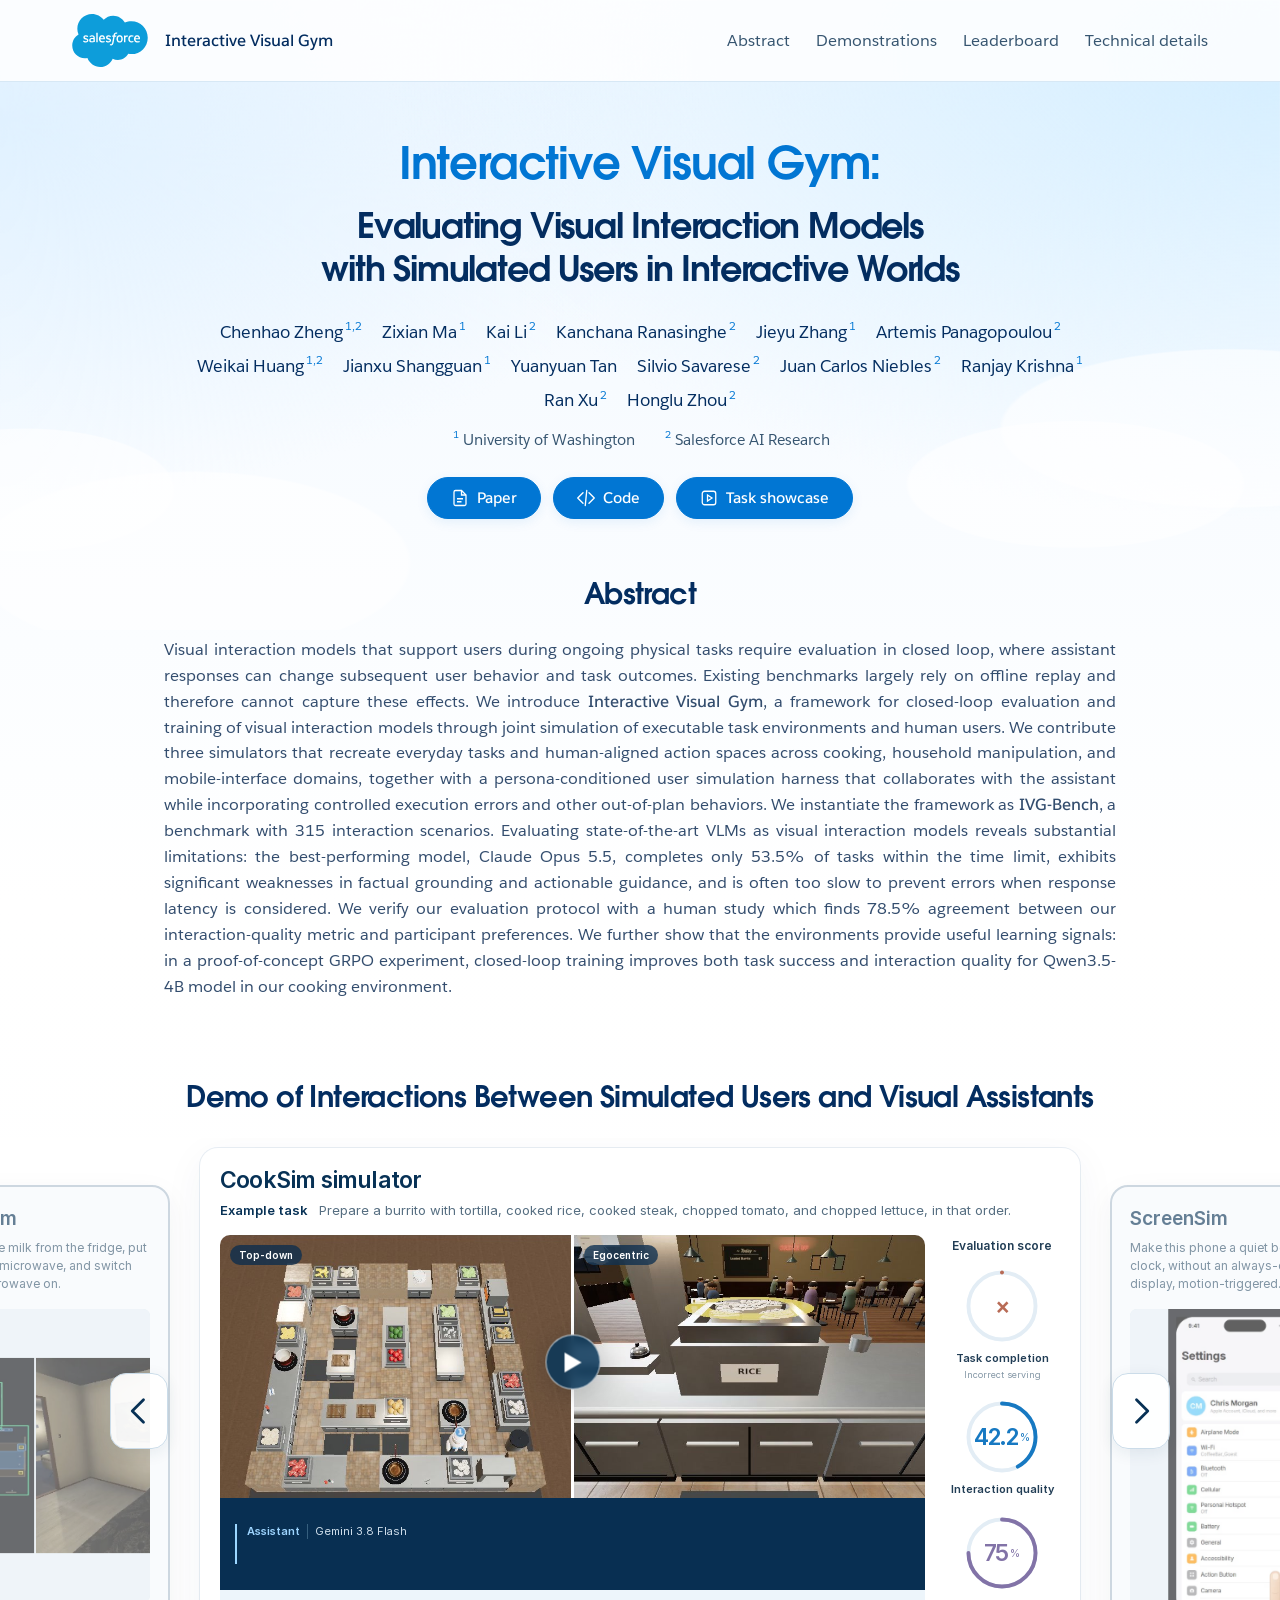
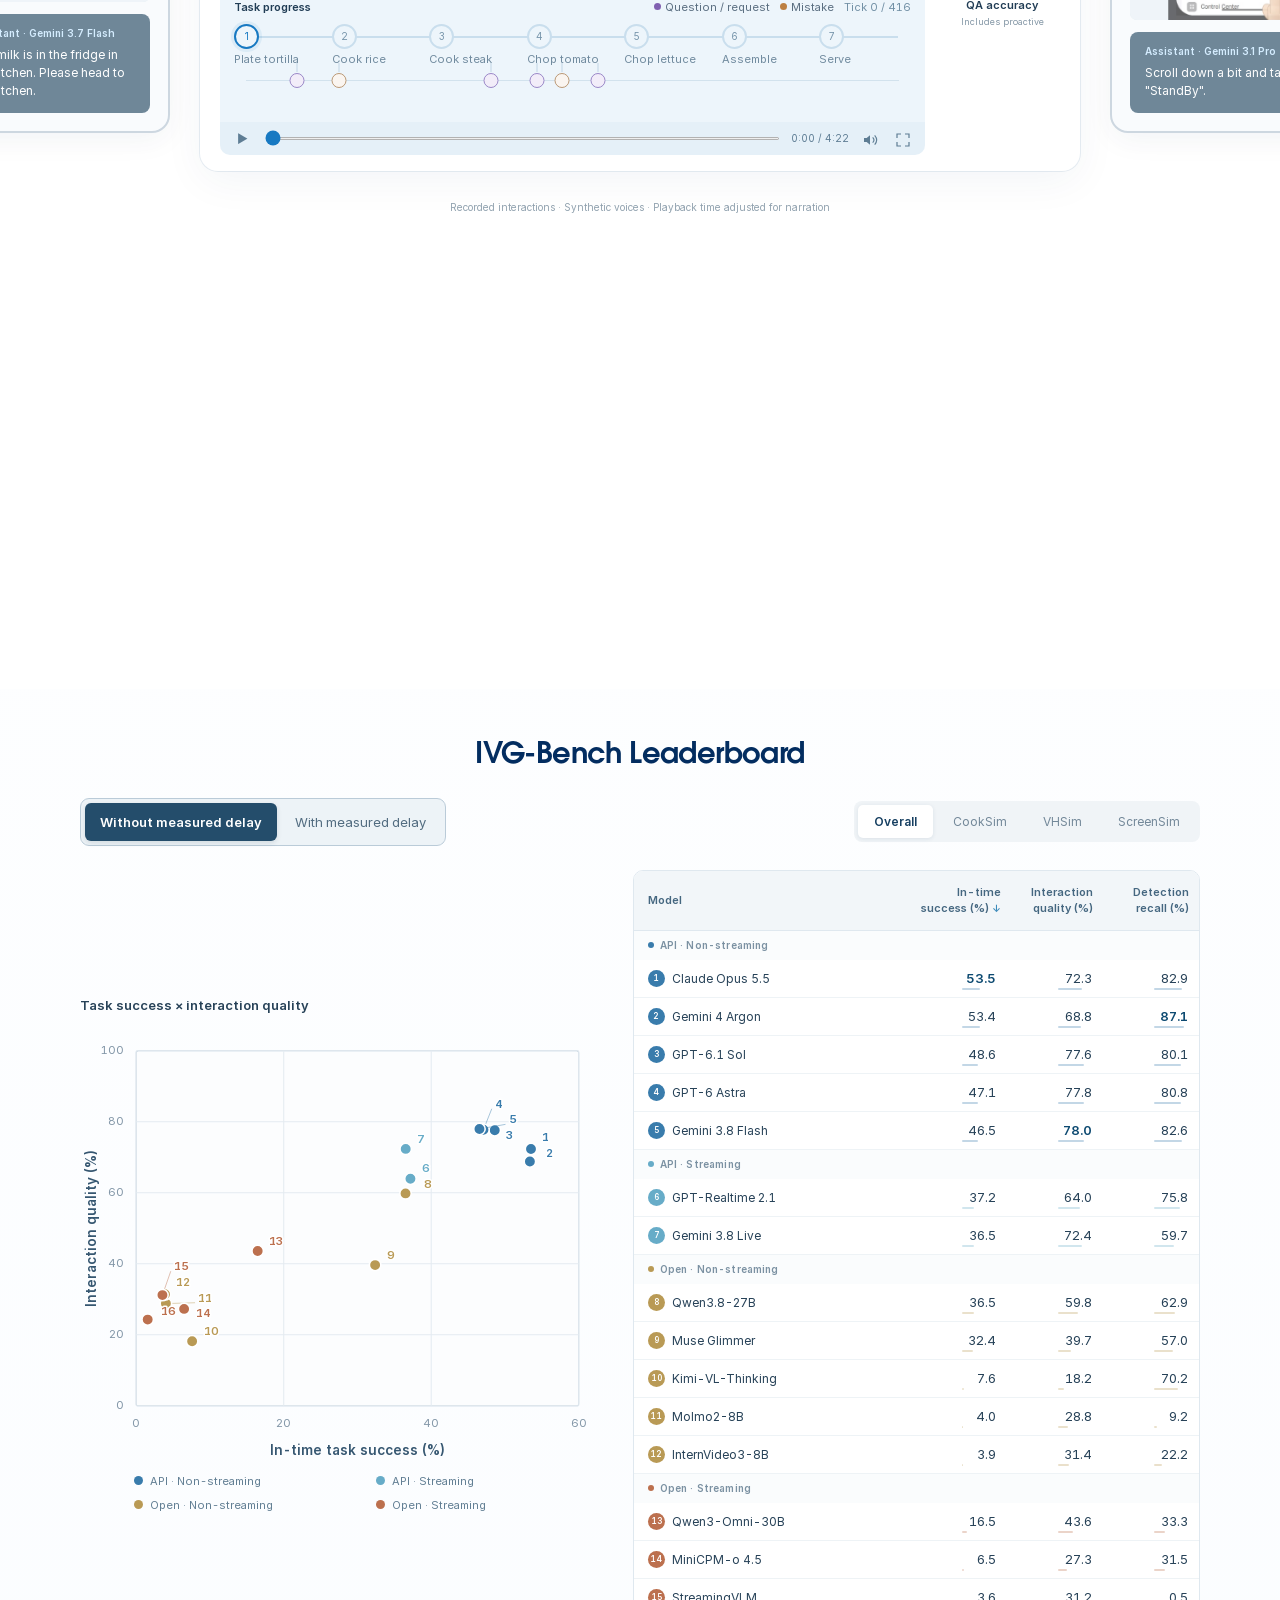
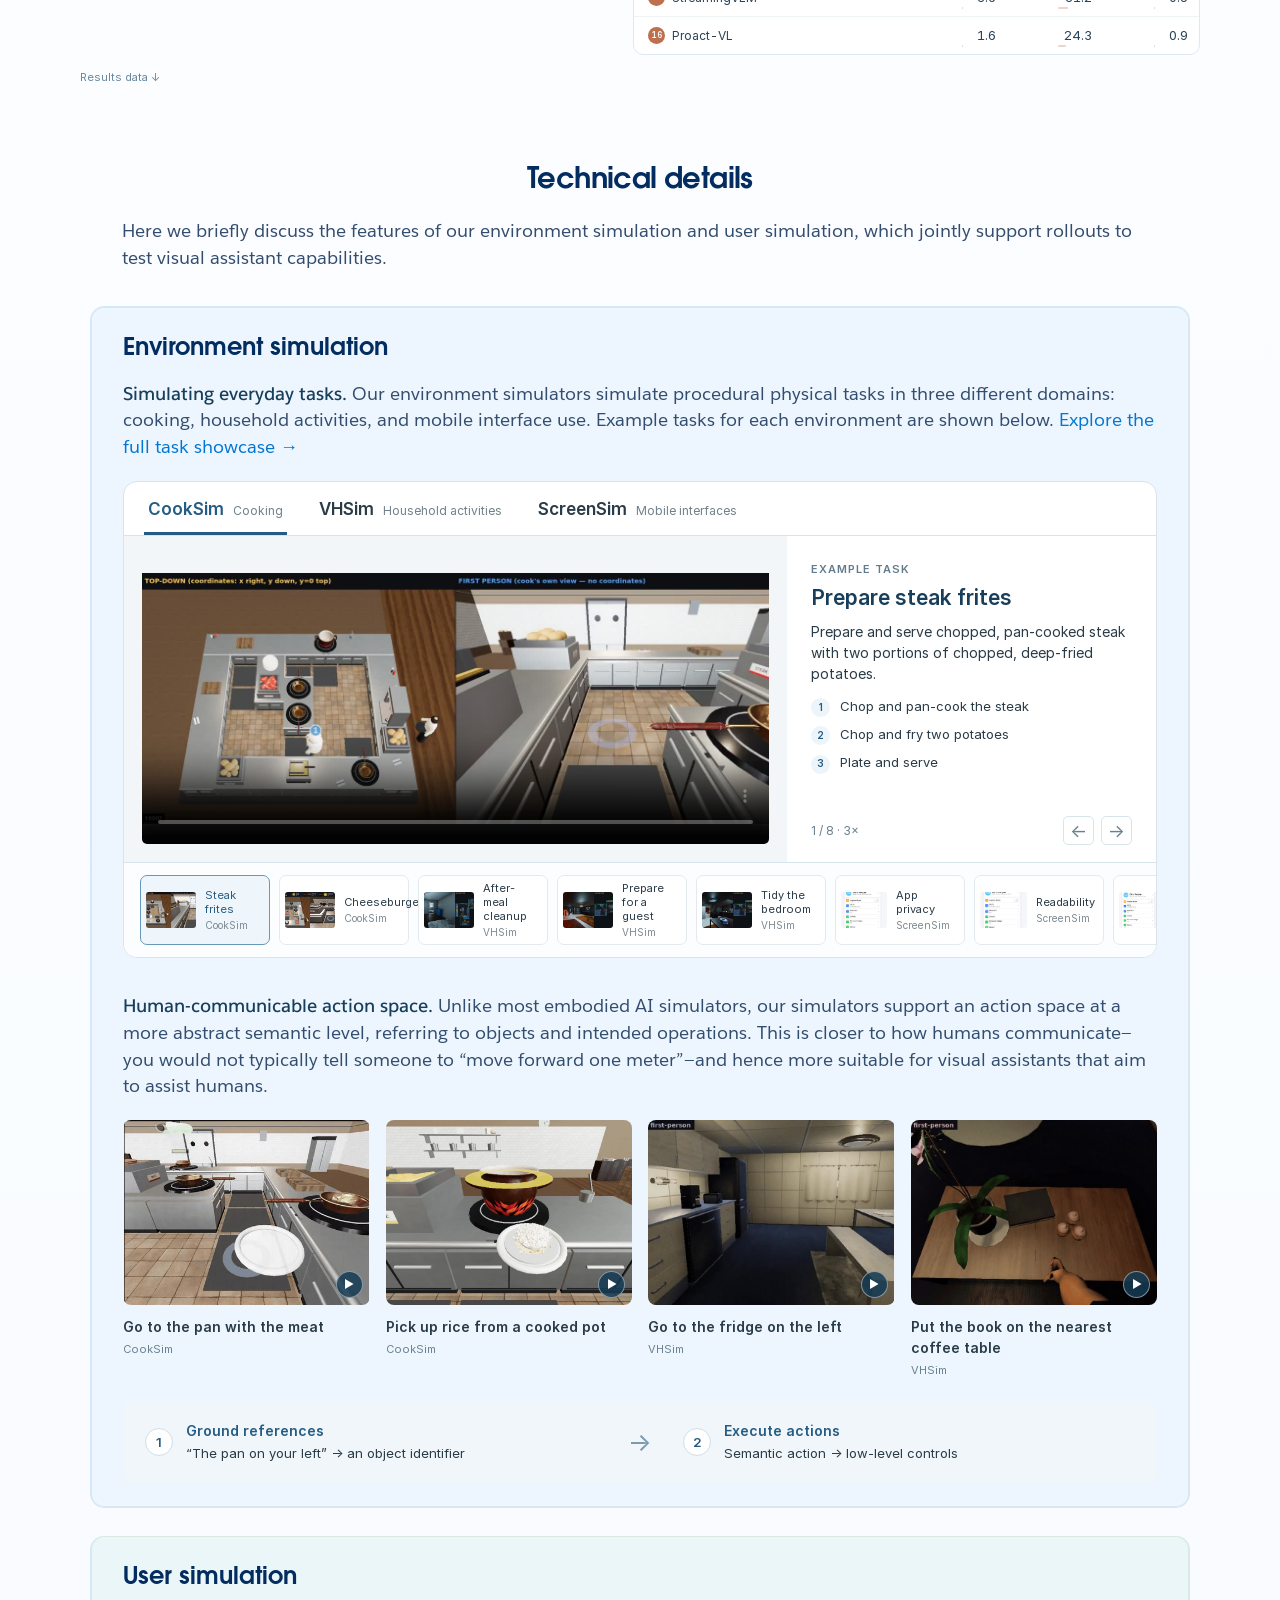
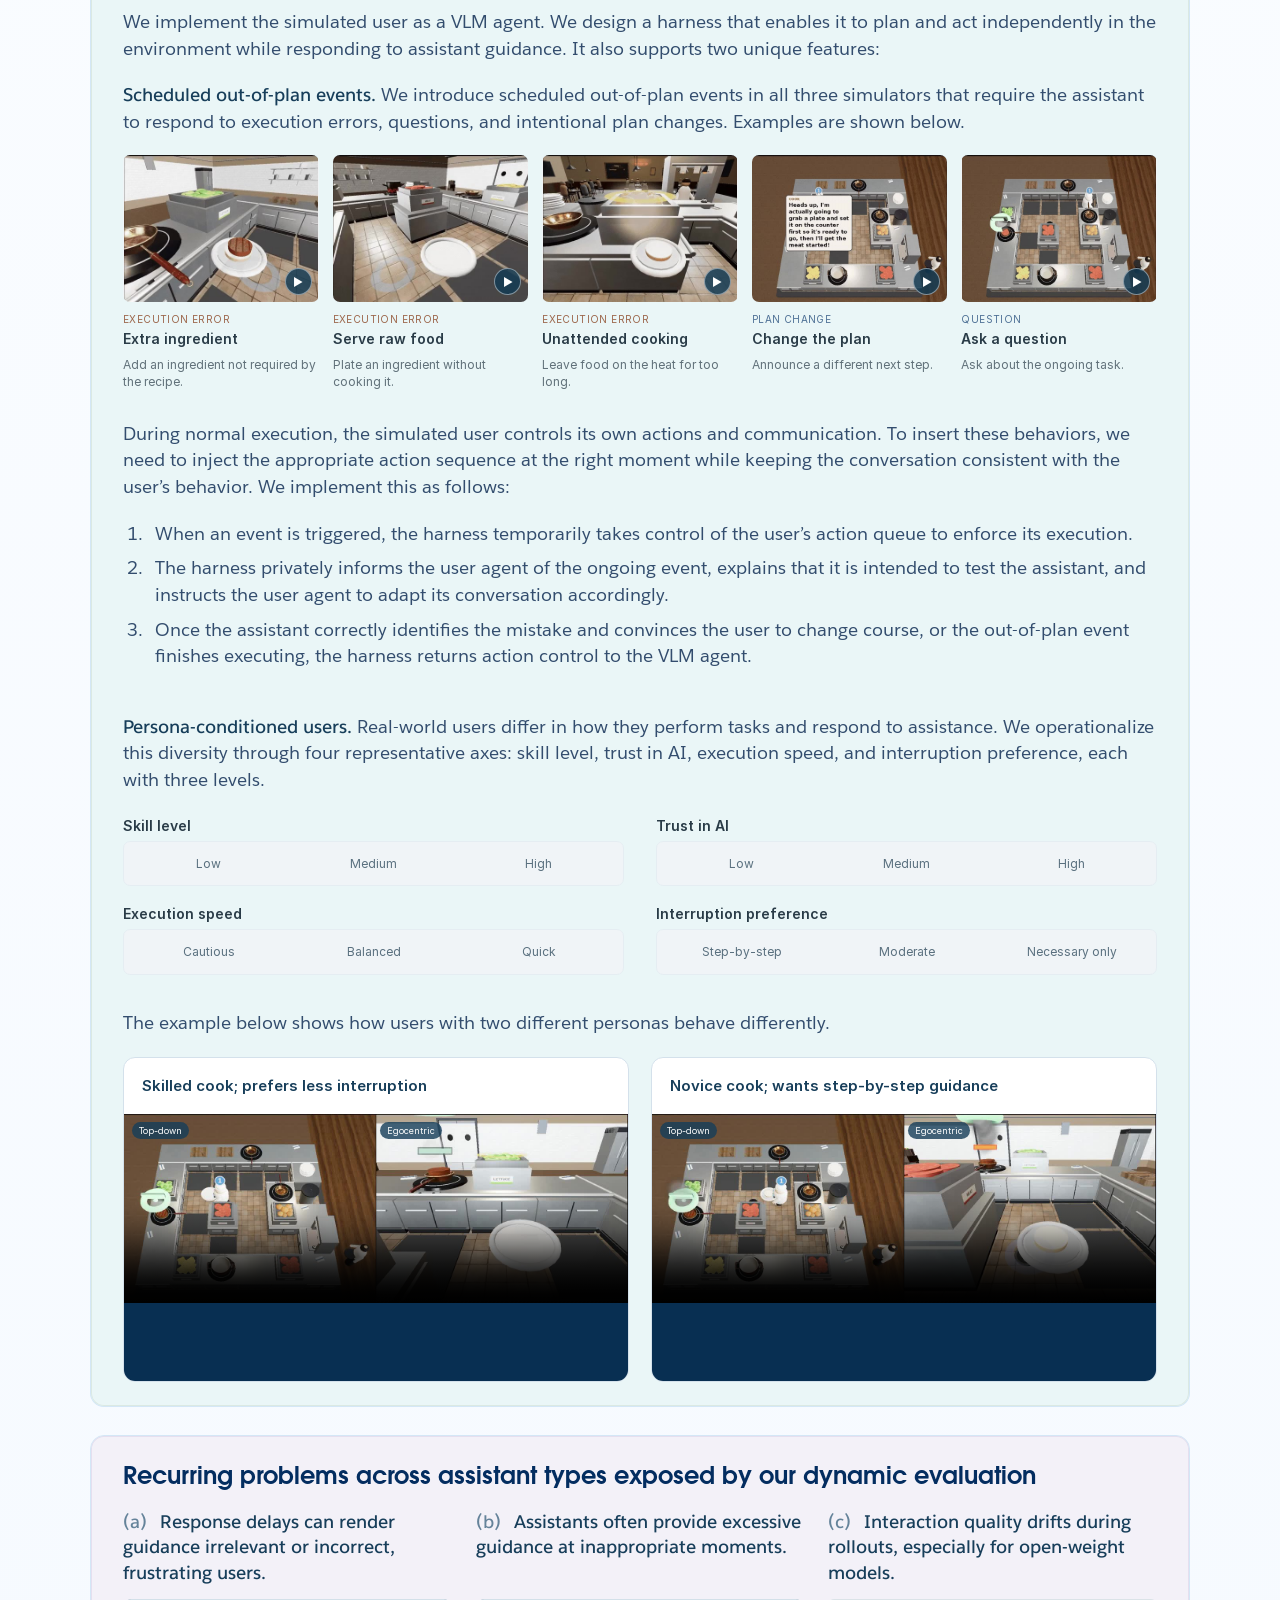
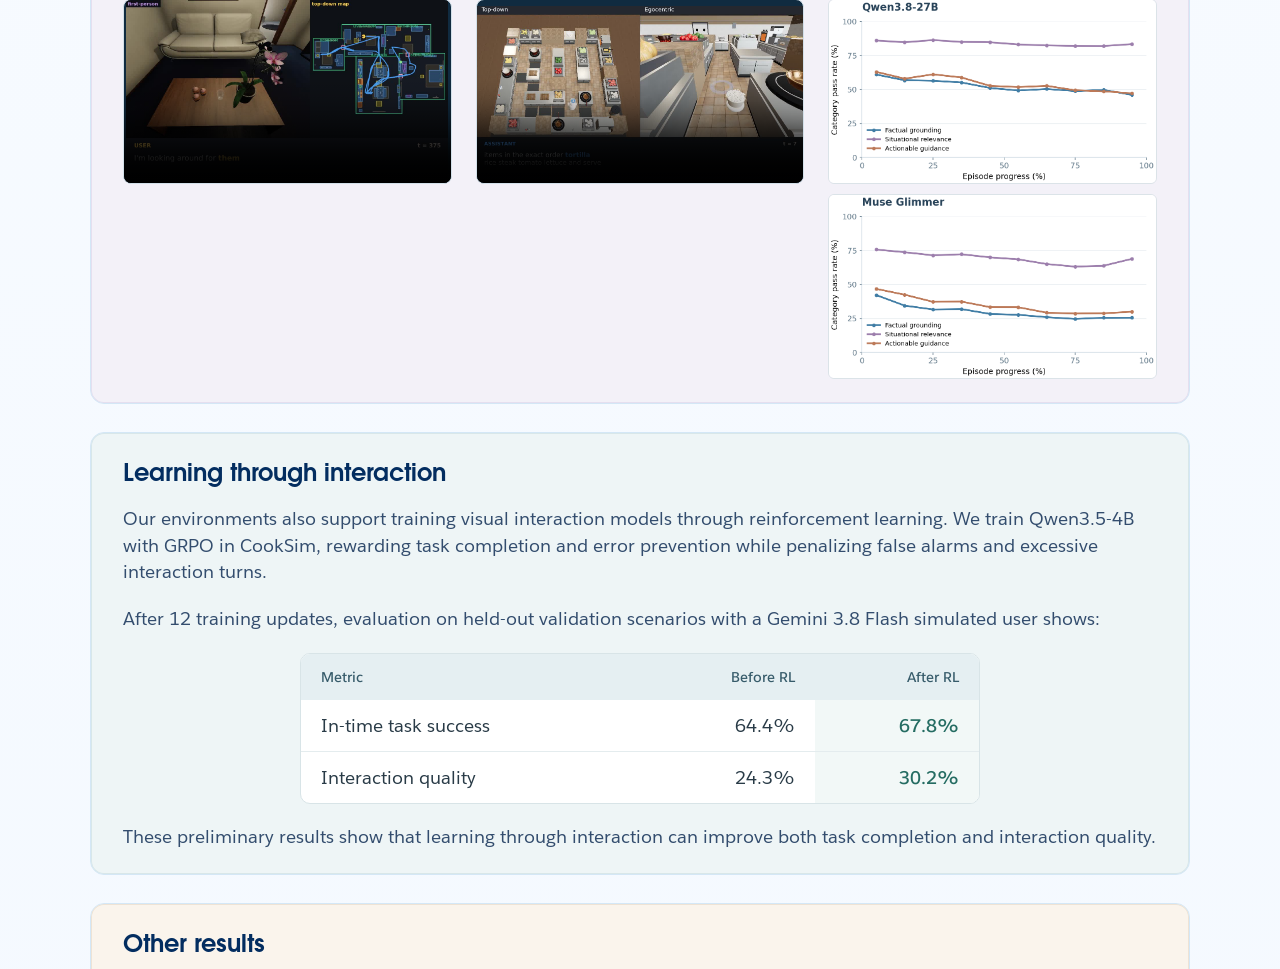
==== commit 7e3bfcb3: "Publish Claude Opus 5.5 results and synchronize paper abstract and PDF" ====
--- a/index.html
+++ b/index.html
@@ -95,7 +95,7 @@
 
     <section id="abstract" class="abstract-section" aria-labelledby="abstract-title">
       <h2 id="abstract-title">Abstract</h2>
-      <p class="abstract-copy">Visual interaction models that support users during ongoing physical tasks require evaluation in closed loop, where assistant responses can change subsequent user behavior and task outcomes. Existing benchmarks largely rely on offline replay and therefore cannot capture these effects. We introduce <strong>Interactive Visual Gym</strong>, a framework for closed-loop evaluation and training of visual interaction models through joint simulation of executable task environments and human users. We contribute three simulators that recreate everyday tasks and human-aligned action spaces across cooking, household manipulation, and mobile-interface domains, together with a persona-conditioned user simulation harness that collaborates with the assistant while incorporating controlled execution errors and other out-of-plan behaviors. We instantiate the framework as <strong>IVG-Bench</strong>, a benchmark with 315 interaction scenarios. Evaluating state-of-the-art VLMs as visual interaction models reveals substantial limitations: the best-performing model, Gemini 4 Argon, completes only 53.4% of tasks within the time limit, exhibits significant weaknesses in factual grounding and actionable guidance, and is often too slow to prevent errors when response latency is considered. We verify our evaluation protocol with a human study which finds 78.5% agreement between our interaction-quality metric and participant preferences. We further show that the environments provide useful learning signals: in a proof-of-concept GRPO experiment, closed-loop training improves both task success and interaction quality for Qwen3.5-4B model in our cooking environment.</p>
+      <p class="abstract-copy">Visual interaction models that support users during ongoing physical tasks require evaluation in closed loop, where assistant responses can change subsequent user behavior and task outcomes. Existing benchmarks largely rely on offline replay and therefore cannot capture these effects. We introduce <strong>Interactive Visual Gym</strong>, a framework for closed-loop evaluation and training of visual interaction models through joint simulation of executable task environments and human users. We contribute three simulators that recreate everyday tasks and human-aligned action spaces across cooking, household manipulation, and mobile-interface domains, together with a persona-conditioned user simulation harness that collaborates with the assistant while incorporating controlled execution errors and other out-of-plan behaviors. We instantiate the framework as <strong>IVG-Bench</strong>, a benchmark with 315 interaction scenarios. Evaluating state-of-the-art VLMs as visual interaction models reveals substantial limitations: the best-performing model, Claude Opus 5.5, completes only 53.5% of tasks within the time limit, exhibits significant weaknesses in factual grounding and actionable guidance, and is often too slow to prevent errors when response latency is considered. We verify our evaluation protocol with a human study which finds 78.5% agreement between our interaction-quality metric and participant preferences. We further show that the environments provide useful learning signals: in a proof-of-concept GRPO experiment, closed-loop training improves both task success and interaction quality for Qwen3.5-4B model in our cooking environment.</p>
     </section>
     <section id="evaluation" class="demo-section" aria-labelledby="evaluation-title">
       <h2 id="evaluation-title">Demo of Interactions Between Simulated Users and Visual Assistants</h2>
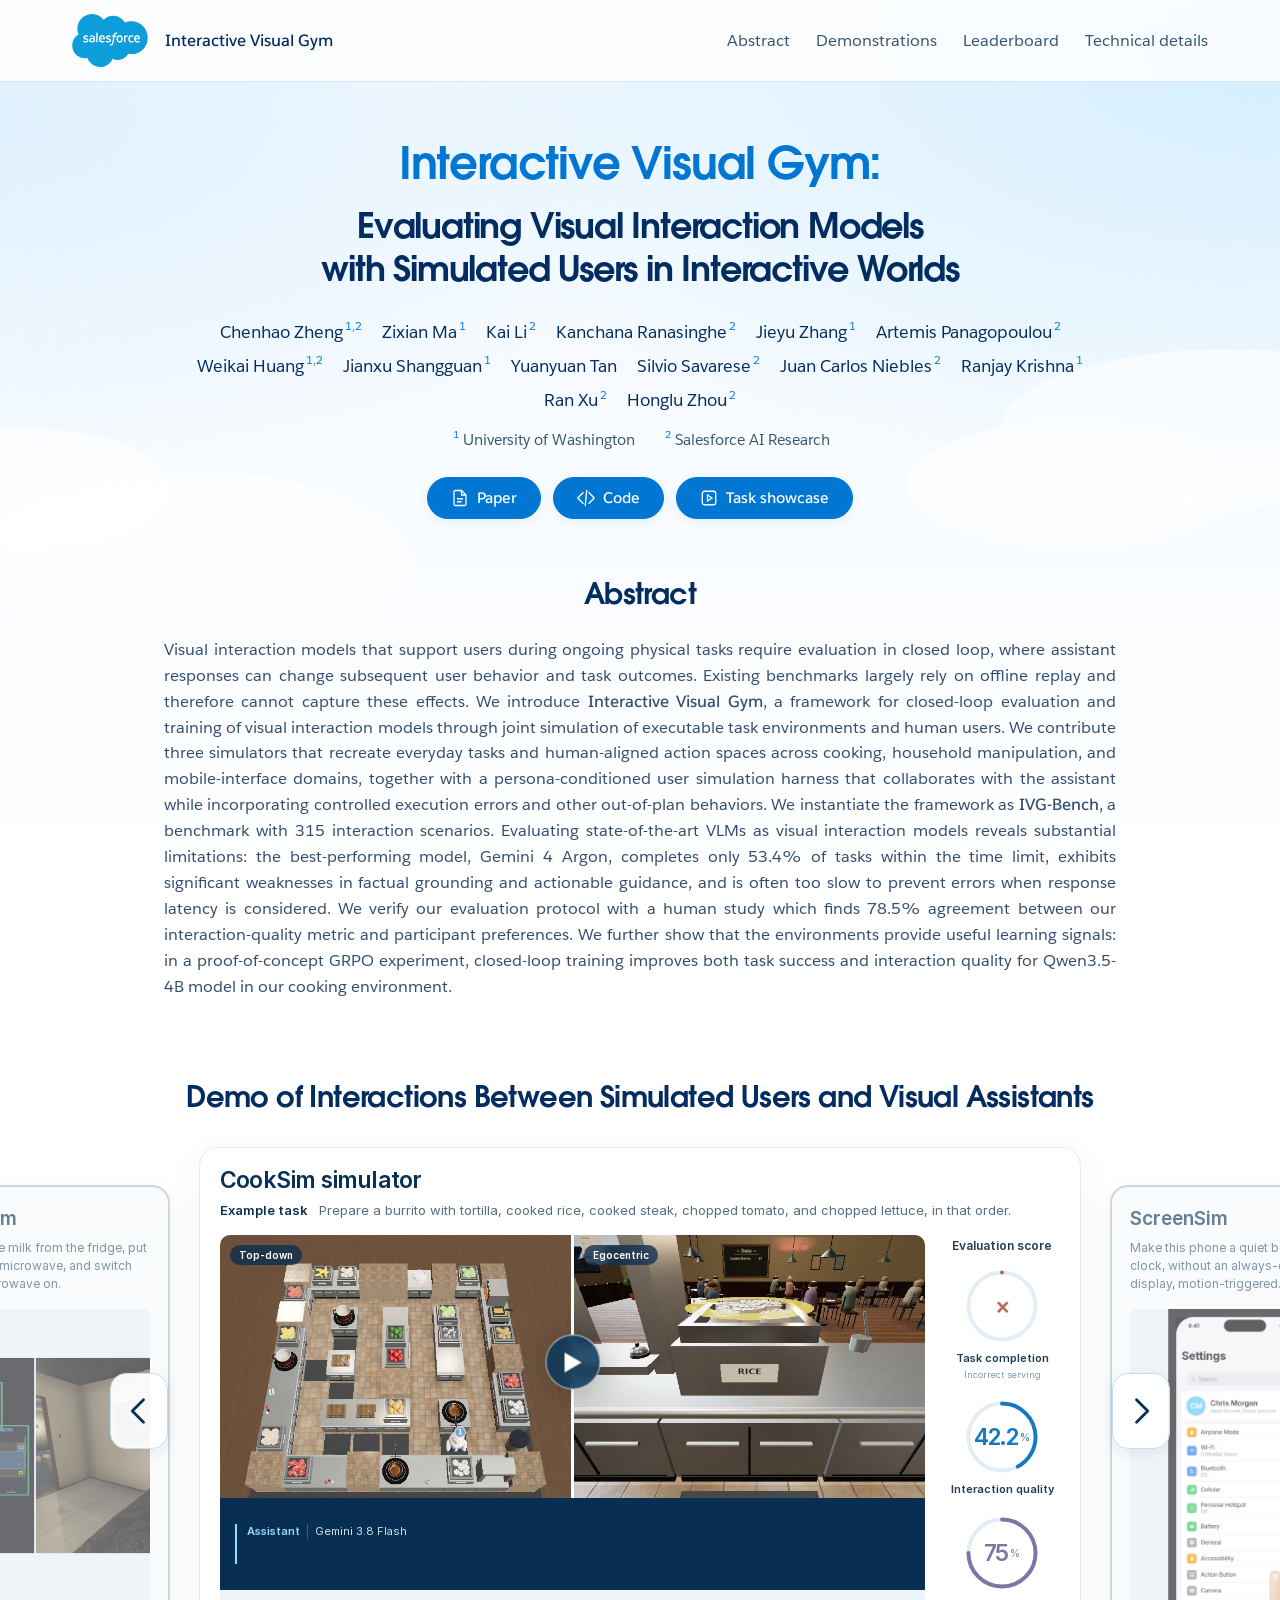
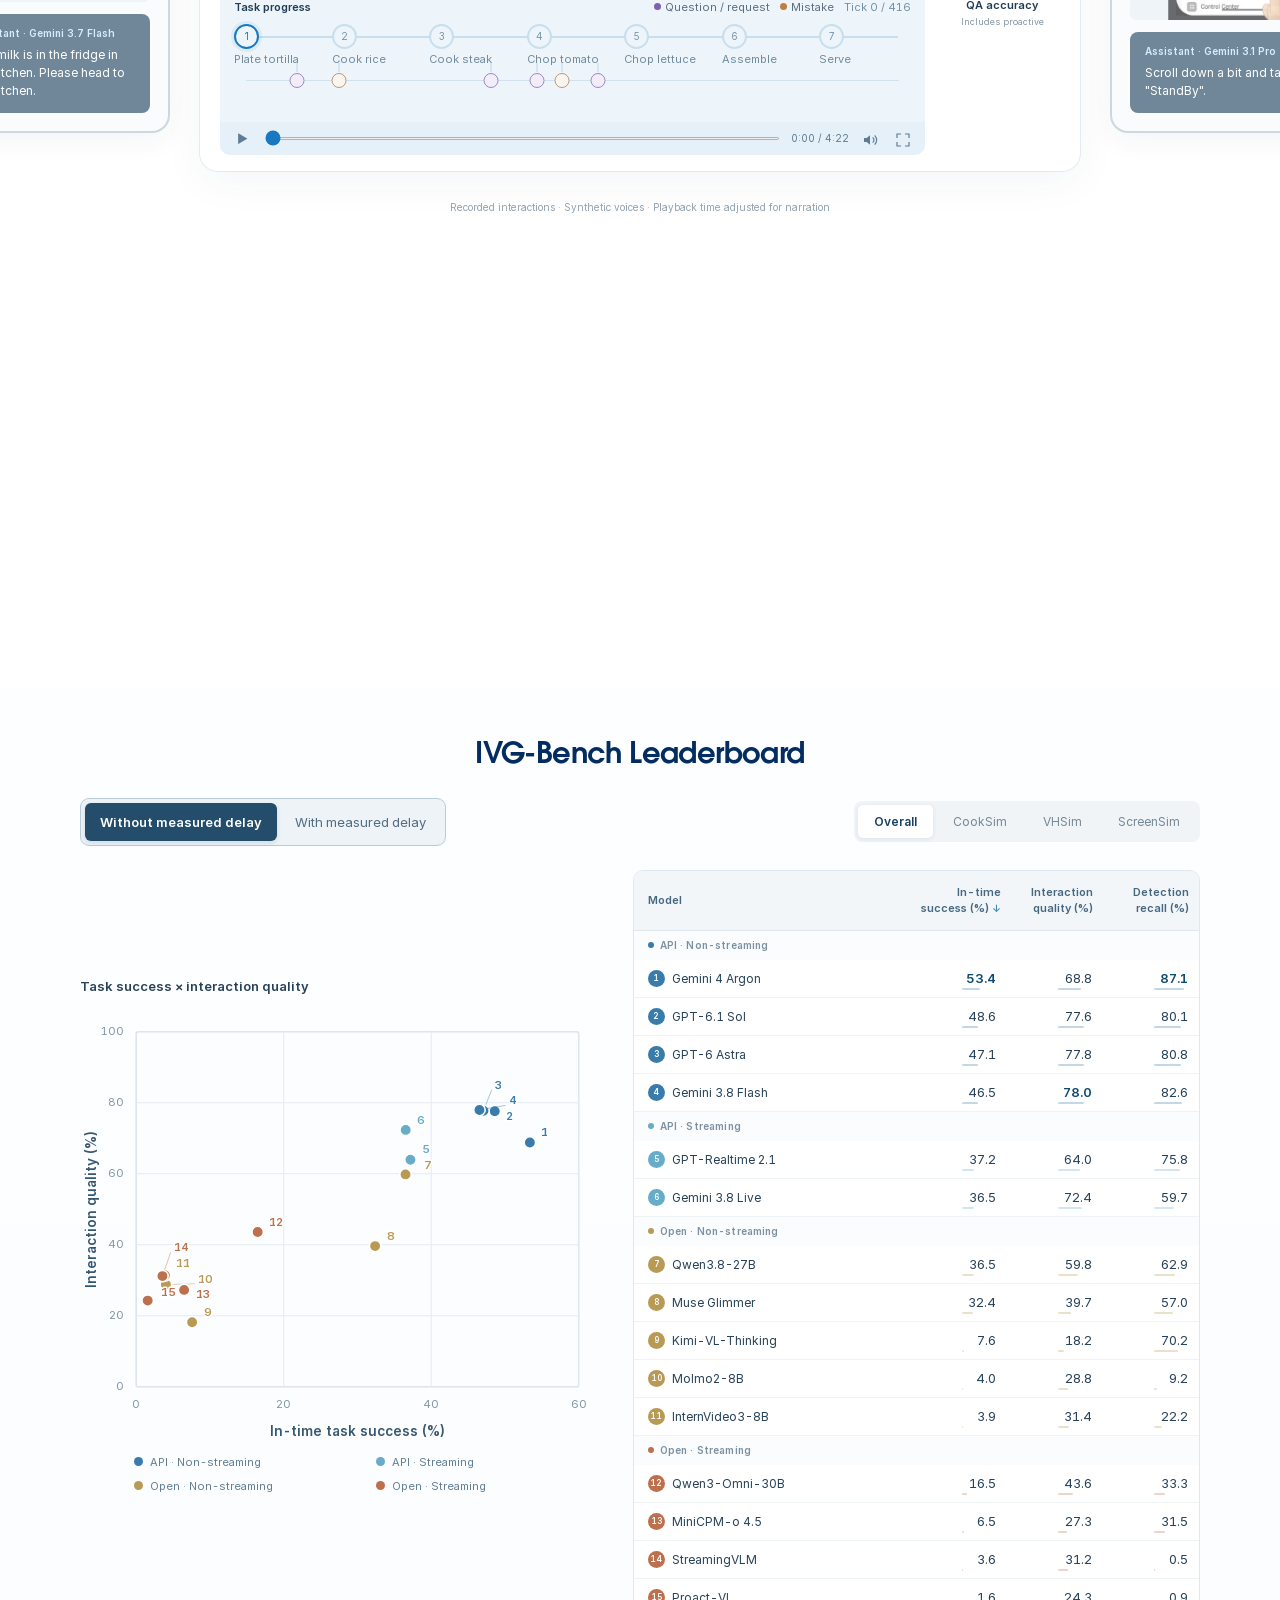
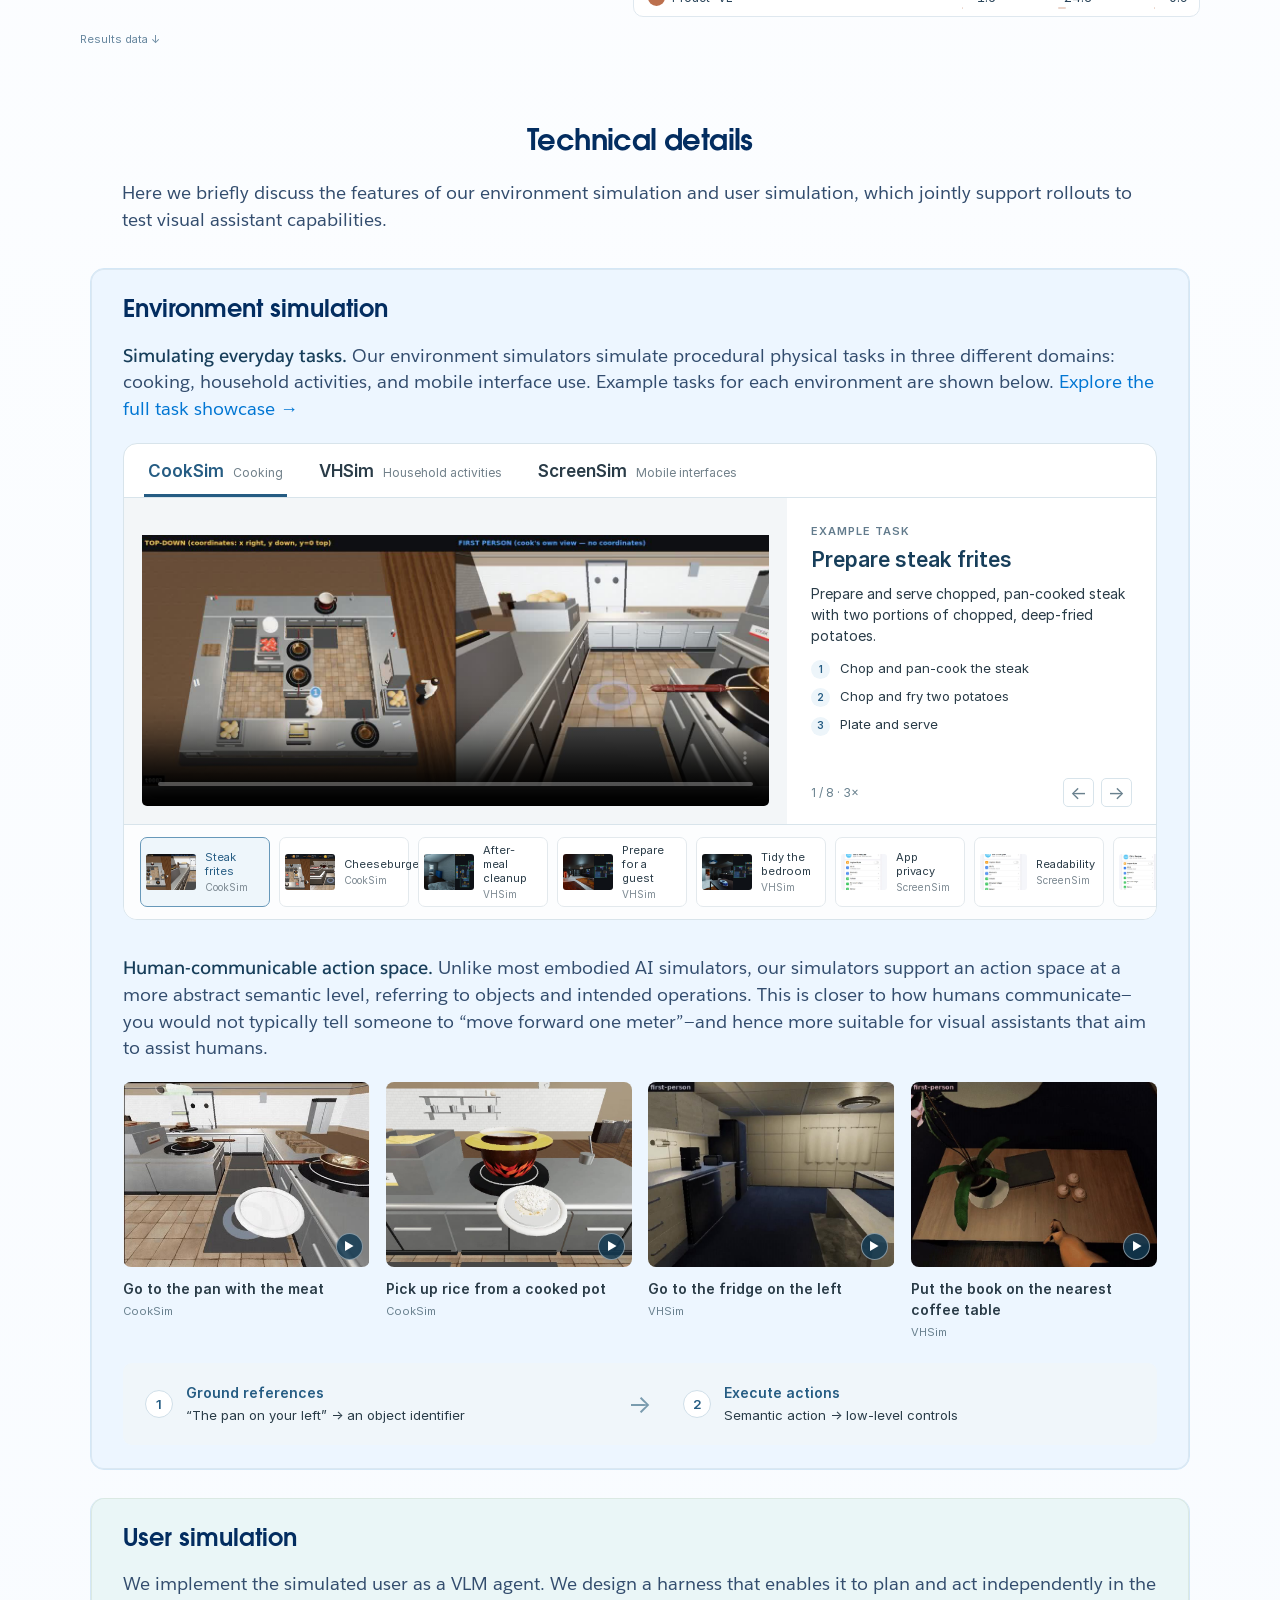
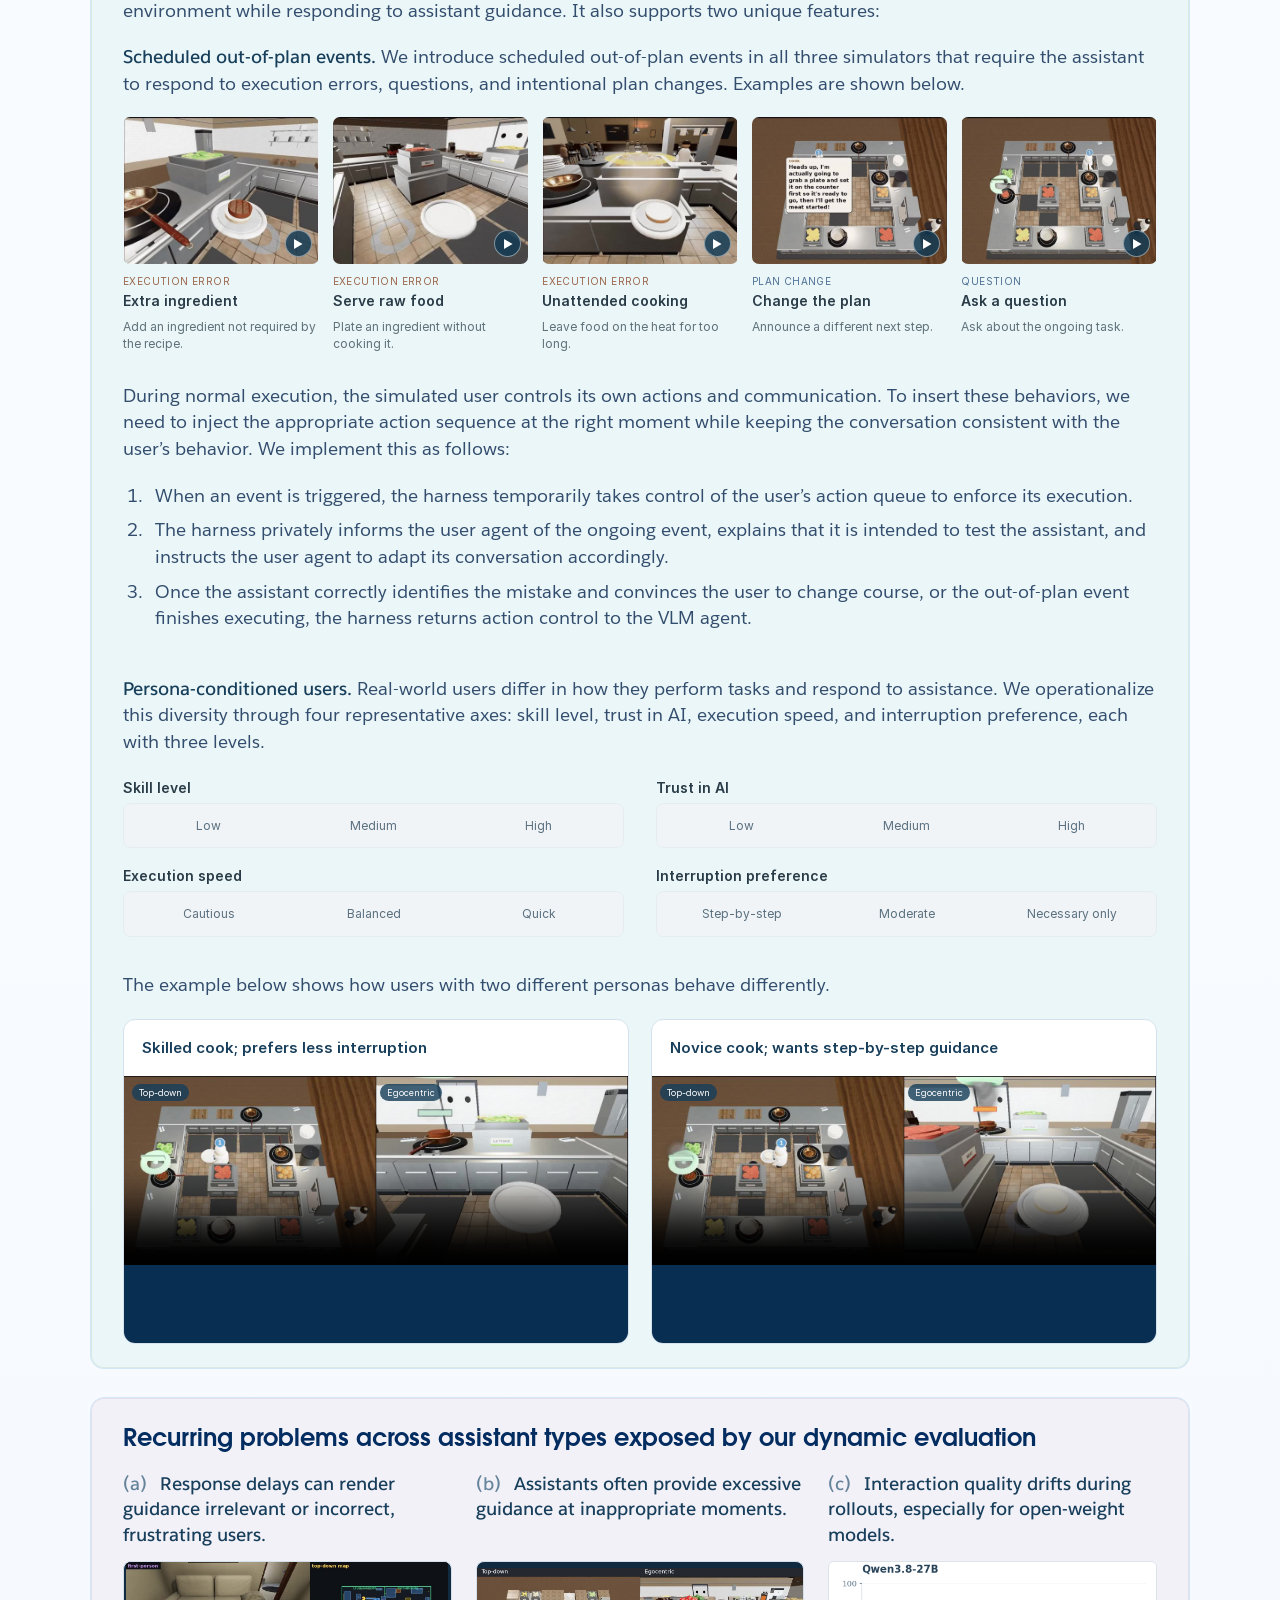
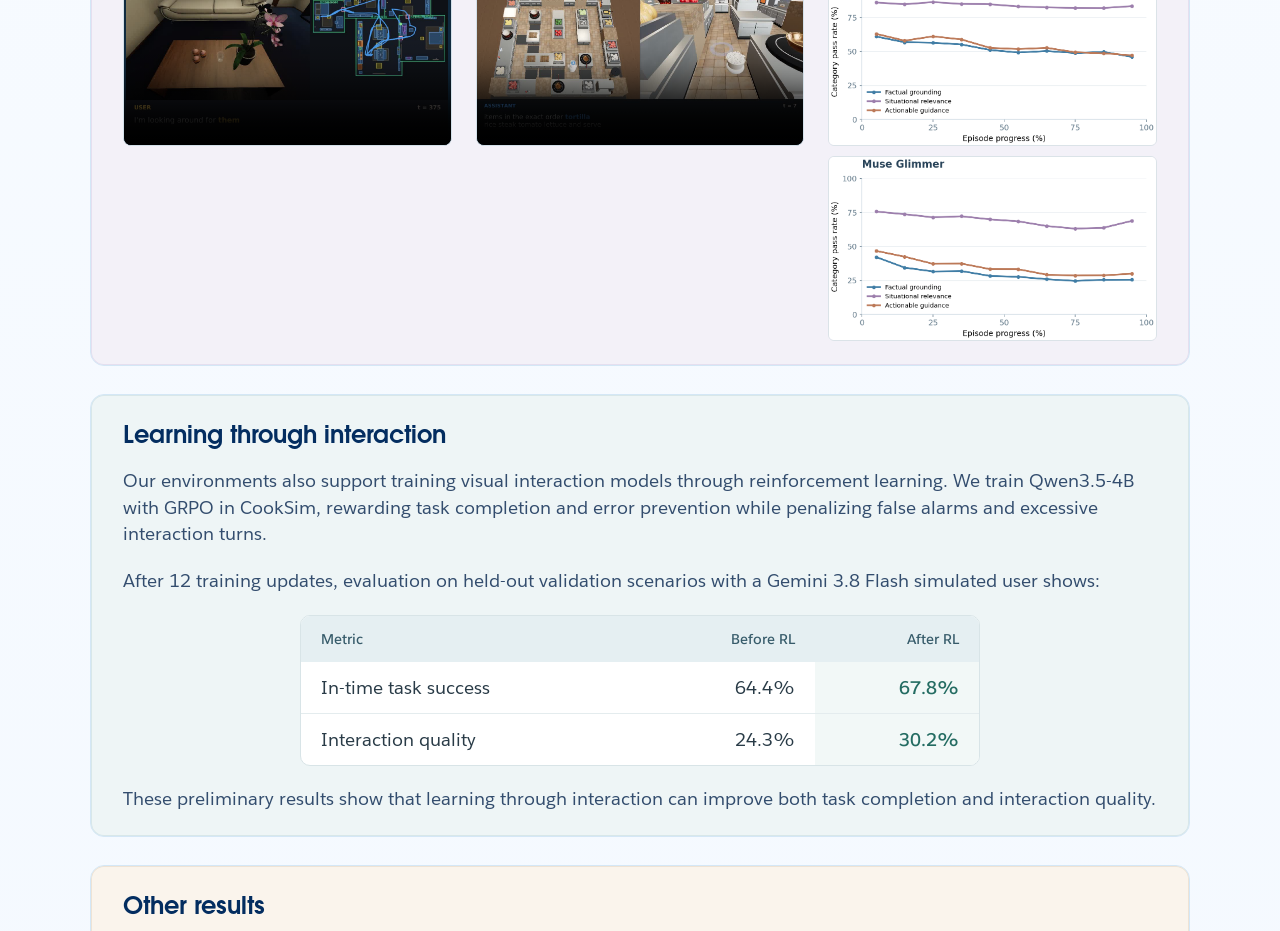
==== commit 089252dd: "Revert "Publish Claude Opus 5.5 results and synchronize paper abstract and PDF" This reverts commit " ====
--- a/index.html
+++ b/index.html
@@ -95,7 +95,7 @@
 
     <section id="abstract" class="abstract-section" aria-labelledby="abstract-title">
       <h2 id="abstract-title">Abstract</h2>
-      <p class="abstract-copy">Visual interaction models that support users during ongoing physical tasks require evaluation in closed loop, where assistant responses can change subsequent user behavior and task outcomes. Existing benchmarks largely rely on offline replay and therefore cannot capture these effects. We introduce <strong>Interactive Visual Gym</strong>, a framework for closed-loop evaluation and training of visual interaction models through joint simulation of executable task environments and human users. We contribute three simulators that recreate everyday tasks and human-aligned action spaces across cooking, household manipulation, and mobile-interface domains, together with a persona-conditioned user simulation harness that collaborates with the assistant while incorporating controlled execution errors and other out-of-plan behaviors. We instantiate the framework as <strong>IVG-Bench</strong>, a benchmark with 315 interaction scenarios. Evaluating state-of-the-art VLMs as visual interaction models reveals substantial limitations: the best-performing model, Claude Opus 5.5, completes only 53.5% of tasks within the time limit, exhibits significant weaknesses in factual grounding and actionable guidance, and is often too slow to prevent errors when response latency is considered. We verify our evaluation protocol with a human study which finds 78.5% agreement between our interaction-quality metric and participant preferences. We further show that the environments provide useful learning signals: in a proof-of-concept GRPO experiment, closed-loop training improves both task success and interaction quality for Qwen3.5-4B model in our cooking environment.</p>
+      <p class="abstract-copy">Visual interaction models that support users during ongoing physical tasks require evaluation in closed loop, where assistant responses can change subsequent user behavior and task outcomes. Existing benchmarks largely rely on offline replay and therefore cannot capture these effects. We introduce <strong>Interactive Visual Gym</strong>, a framework for closed-loop evaluation and training of visual interaction models through joint simulation of executable task environments and human users. We contribute three simulators that recreate everyday tasks and human-aligned action spaces across cooking, household manipulation, and mobile-interface domains, together with a persona-conditioned user simulation harness that collaborates with the assistant while incorporating controlled execution errors and other out-of-plan behaviors. We instantiate the framework as <strong>IVG-Bench</strong>, a benchmark with 315 interaction scenarios. Evaluating state-of-the-art VLMs as visual interaction models reveals substantial limitations: the best-performing model, Gemini 4 Argon, completes only 53.4% of tasks within the time limit, exhibits significant weaknesses in factual grounding and actionable guidance, and is often too slow to prevent errors when response latency is considered. We verify our evaluation protocol with a human study which finds 78.5% agreement between our interaction-quality metric and participant preferences. We further show that the environments provide useful learning signals: in a proof-of-concept GRPO experiment, closed-loop training improves both task success and interaction quality for Qwen3.5-4B model in our cooking environment.</p>
     </section>
     <section id="evaluation" class="demo-section" aria-labelledby="evaluation-title">
       <h2 id="evaluation-title">Demo of Interactions Between Simulated Users and Visual Assistants</h2>
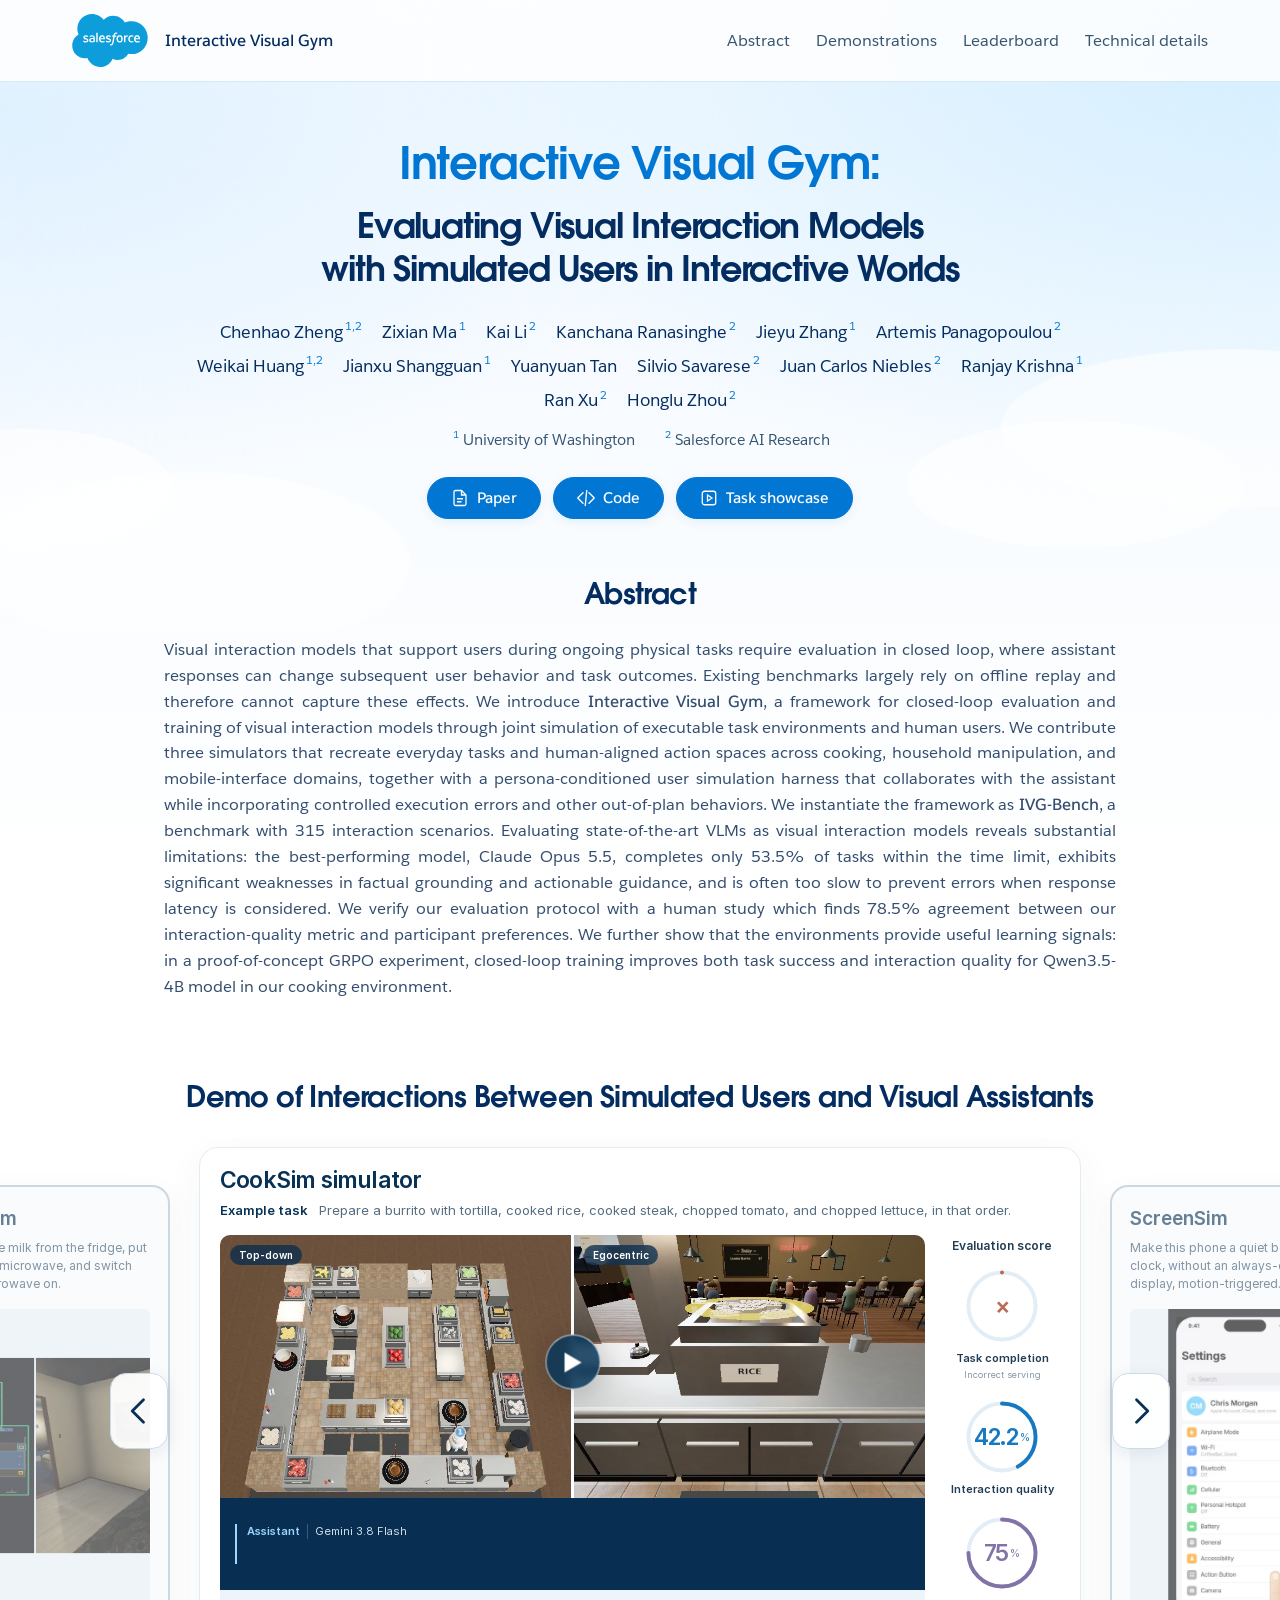
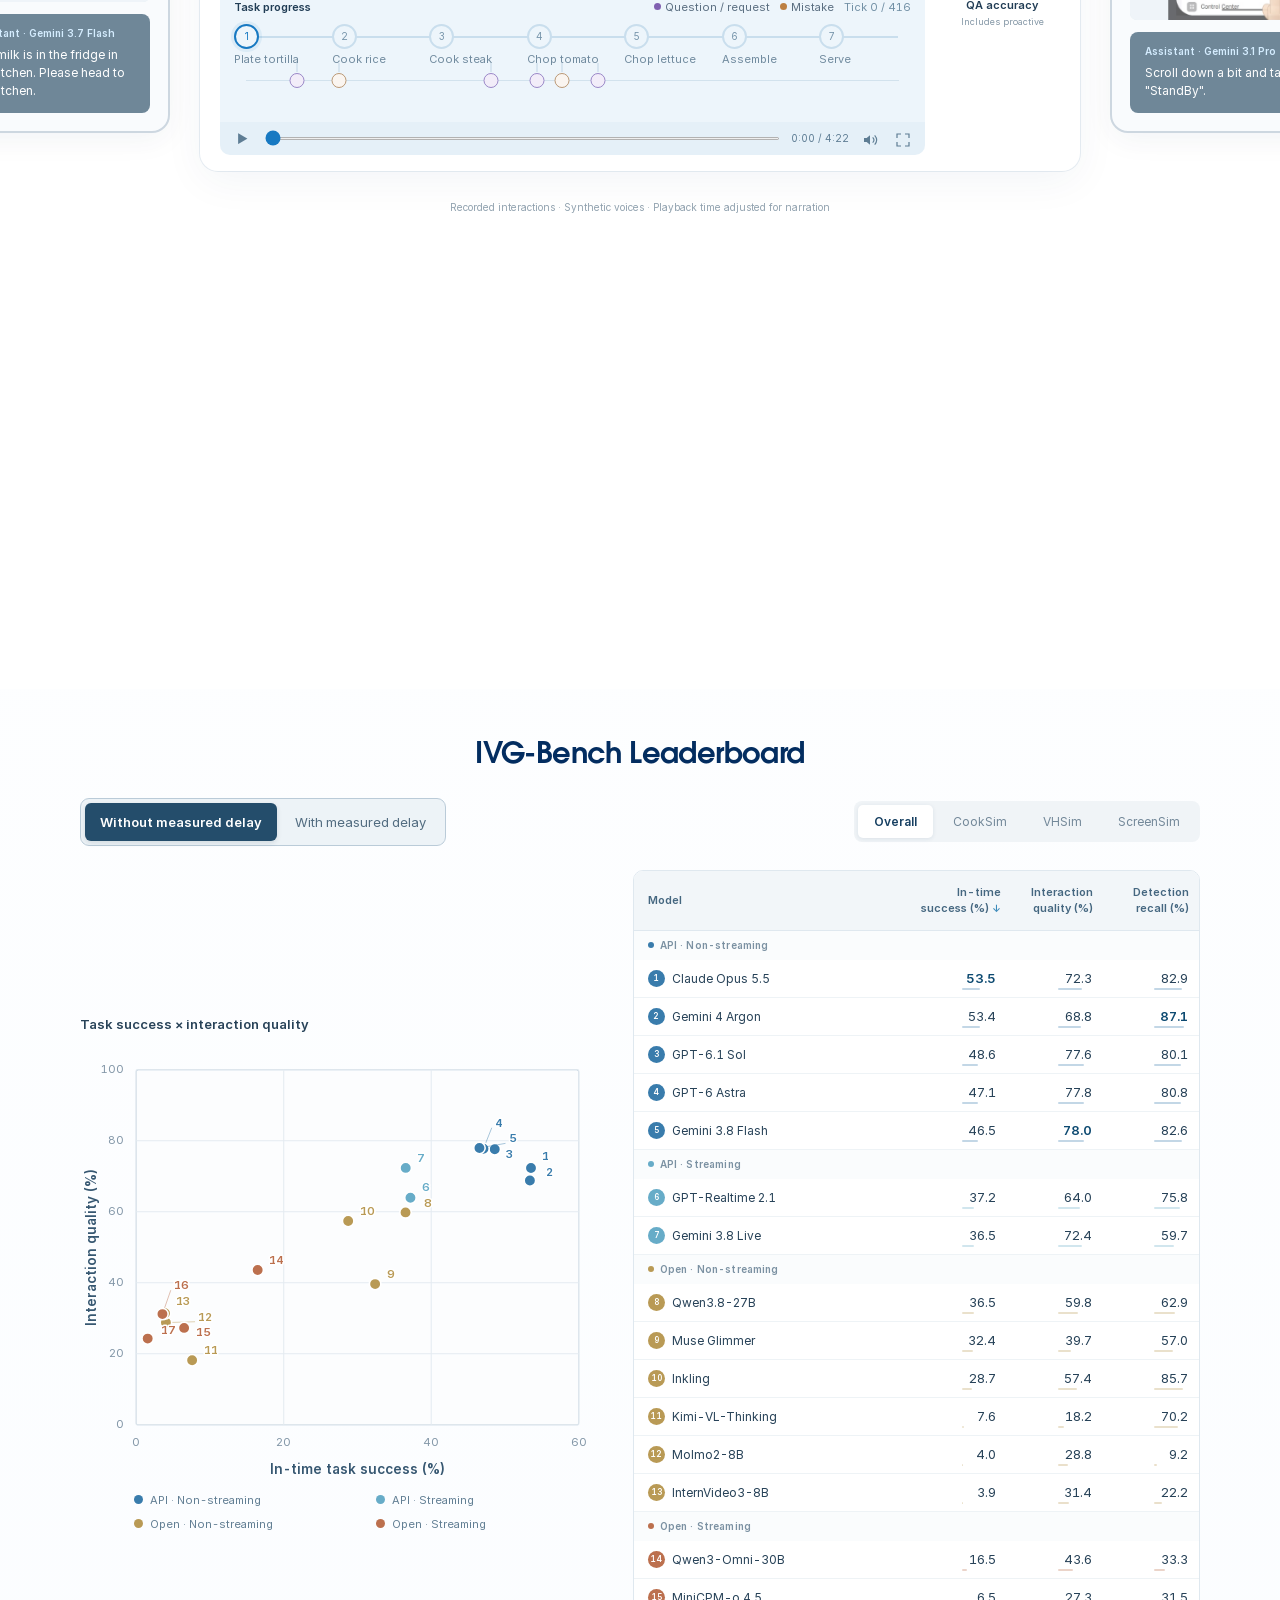
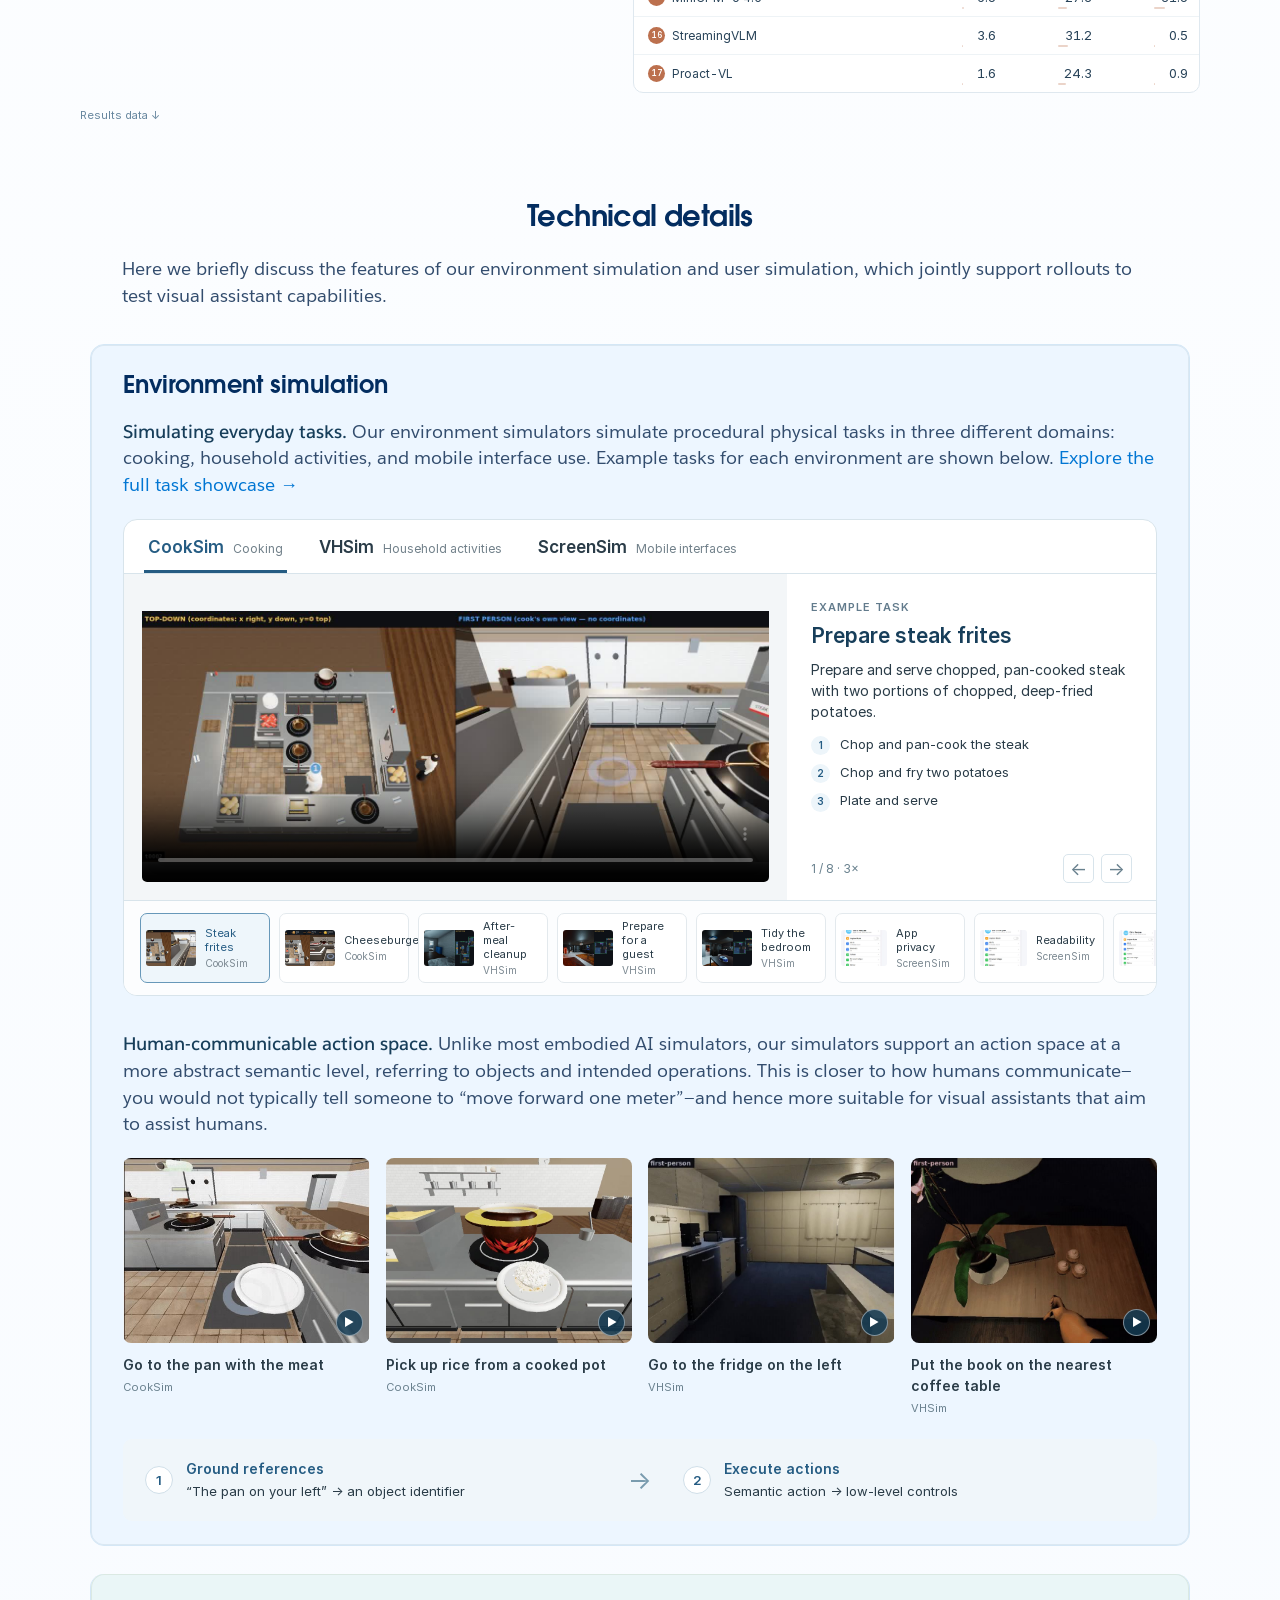
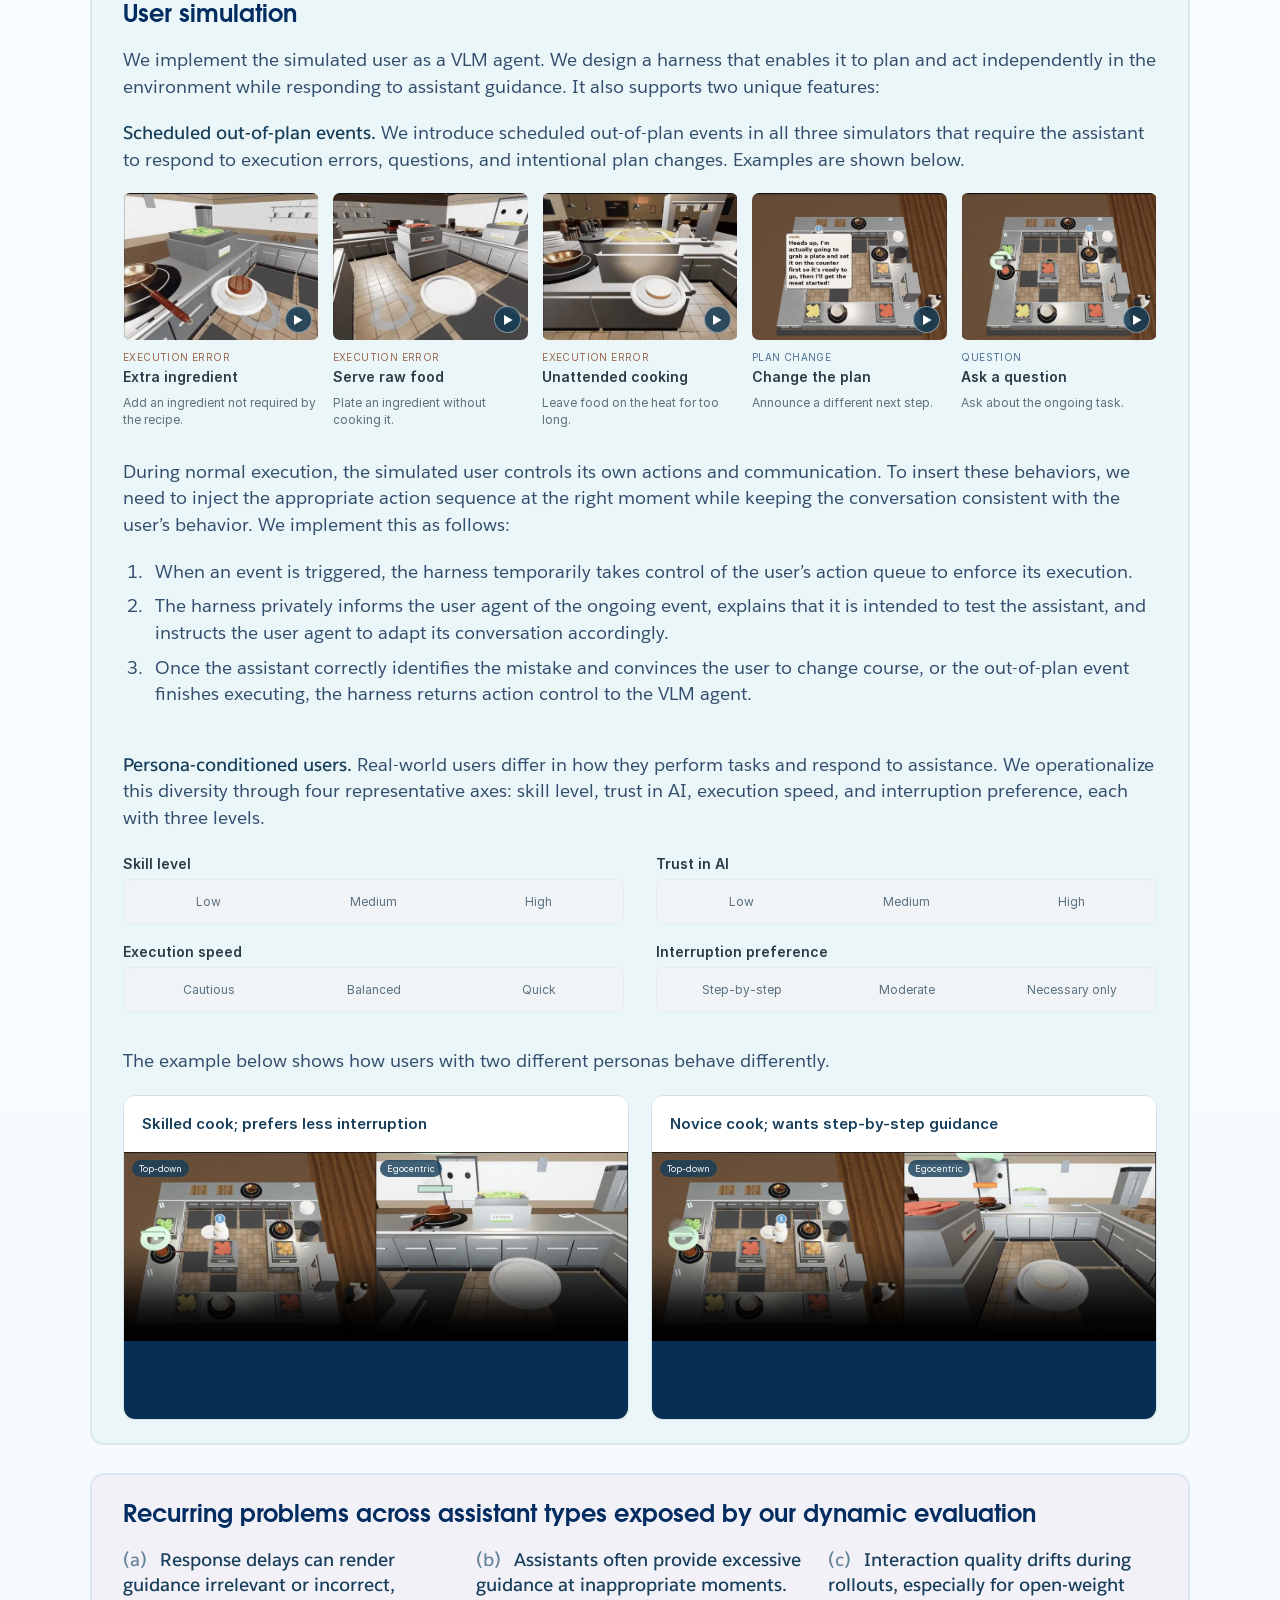
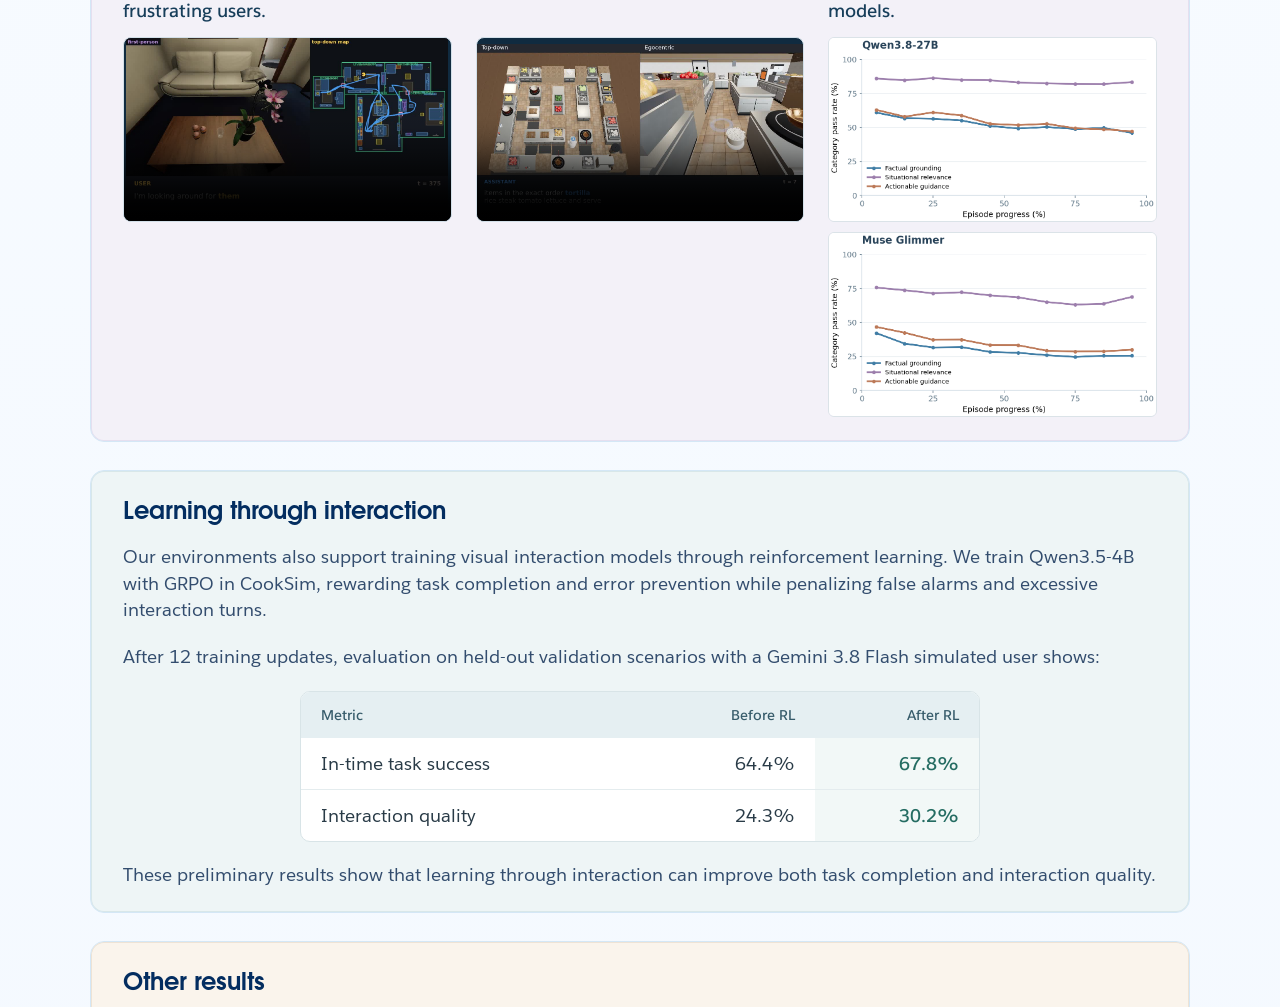
==== commit 0e31437b: "Publish Inkling results and sync leaderboard with current paper" ====
--- a/index.html
+++ b/index.html
@@ -95,7 +95,7 @@
 
     <section id="abstract" class="abstract-section" aria-labelledby="abstract-title">
       <h2 id="abstract-title">Abstract</h2>
-      <p class="abstract-copy">Visual interaction models that support users during ongoing physical tasks require evaluation in closed loop, where assistant responses can change subsequent user behavior and task outcomes. Existing benchmarks largely rely on offline replay and therefore cannot capture these effects. We introduce <strong>Interactive Visual Gym</strong>, a framework for closed-loop evaluation and training of visual interaction models through joint simulation of executable task environments and human users. We contribute three simulators that recreate everyday tasks and human-aligned action spaces across cooking, household manipulation, and mobile-interface domains, together with a persona-conditioned user simulation harness that collaborates with the assistant while incorporating controlled execution errors and other out-of-plan behaviors. We instantiate the framework as <strong>IVG-Bench</strong>, a benchmark with 315 interaction scenarios. Evaluating state-of-the-art VLMs as visual interaction models reveals substantial limitations: the best-performing model, Gemini 4 Argon, completes only 53.4% of tasks within the time limit, exhibits significant weaknesses in factual grounding and actionable guidance, and is often too slow to prevent errors when response latency is considered. We verify our evaluation protocol with a human study which finds 78.5% agreement between our interaction-quality metric and participant preferences. We further show that the environments provide useful learning signals: in a proof-of-concept GRPO experiment, closed-loop training improves both task success and interaction quality for Qwen3.5-4B model in our cooking environment.</p>
+      <p class="abstract-copy">Visual interaction models that support users during ongoing physical tasks require evaluation in closed loop, where assistant responses can change subsequent user behavior and task outcomes. Existing benchmarks largely rely on offline replay and therefore cannot capture these effects. We introduce <strong>Interactive Visual Gym</strong>, a framework for closed-loop evaluation and training of visual interaction models through joint simulation of executable task environments and human users. We contribute three simulators that recreate everyday tasks and human-aligned action spaces across cooking, household manipulation, and mobile-interface domains, together with a persona-conditioned user simulation harness that collaborates with the assistant while incorporating controlled execution errors and other out-of-plan behaviors. We instantiate the framework as <strong>IVG-Bench</strong>, a benchmark with 315 interaction scenarios. Evaluating state-of-the-art VLMs as visual interaction models reveals substantial limitations: the best-performing model, Claude Opus 5.5, completes only 53.5% of tasks within the time limit, exhibits significant weaknesses in factual grounding and actionable guidance, and is often too slow to prevent errors when response latency is considered. We verify our evaluation protocol with a human study which finds 78.5% agreement between our interaction-quality metric and participant preferences. We further show that the environments provide useful learning signals: in a proof-of-concept GRPO experiment, closed-loop training improves both task success and interaction quality for Qwen3.5-4B model in our cooking environment.</p>
     </section>
     <section id="evaluation" class="demo-section" aria-labelledby="evaluation-title">
       <h2 id="evaluation-title">Demo of Interactions Between Simulated Users and Visual Assistants</h2>
@@ -224,7 +224,7 @@
 
   <footer><p><a href="https://arxiv.org/abs/2611.08286">Paper on arXiv</a> · <a href="citation.bib" download>Download BibTeX</a></p></footer>
 
-  <script type="module" src="leaderboard/leaderboard.js"></script>
+  <script type="module" src="leaderboard/leaderboard.js?v=inkling-20261112"></script>
   <script type="module" src="technical/technical.js"></script>
   <script>addEventListener('message',e=>{if(e.origin===location.origin&&e.source===document.getElementById('episode-demo').contentWindow&&e.data?.type==='ivg-demo-height'){document.getElementById('episode-demo').style.height=Math.min(1400,Math.max(500,e.data.height))+'px'}})</script>
 </body>
